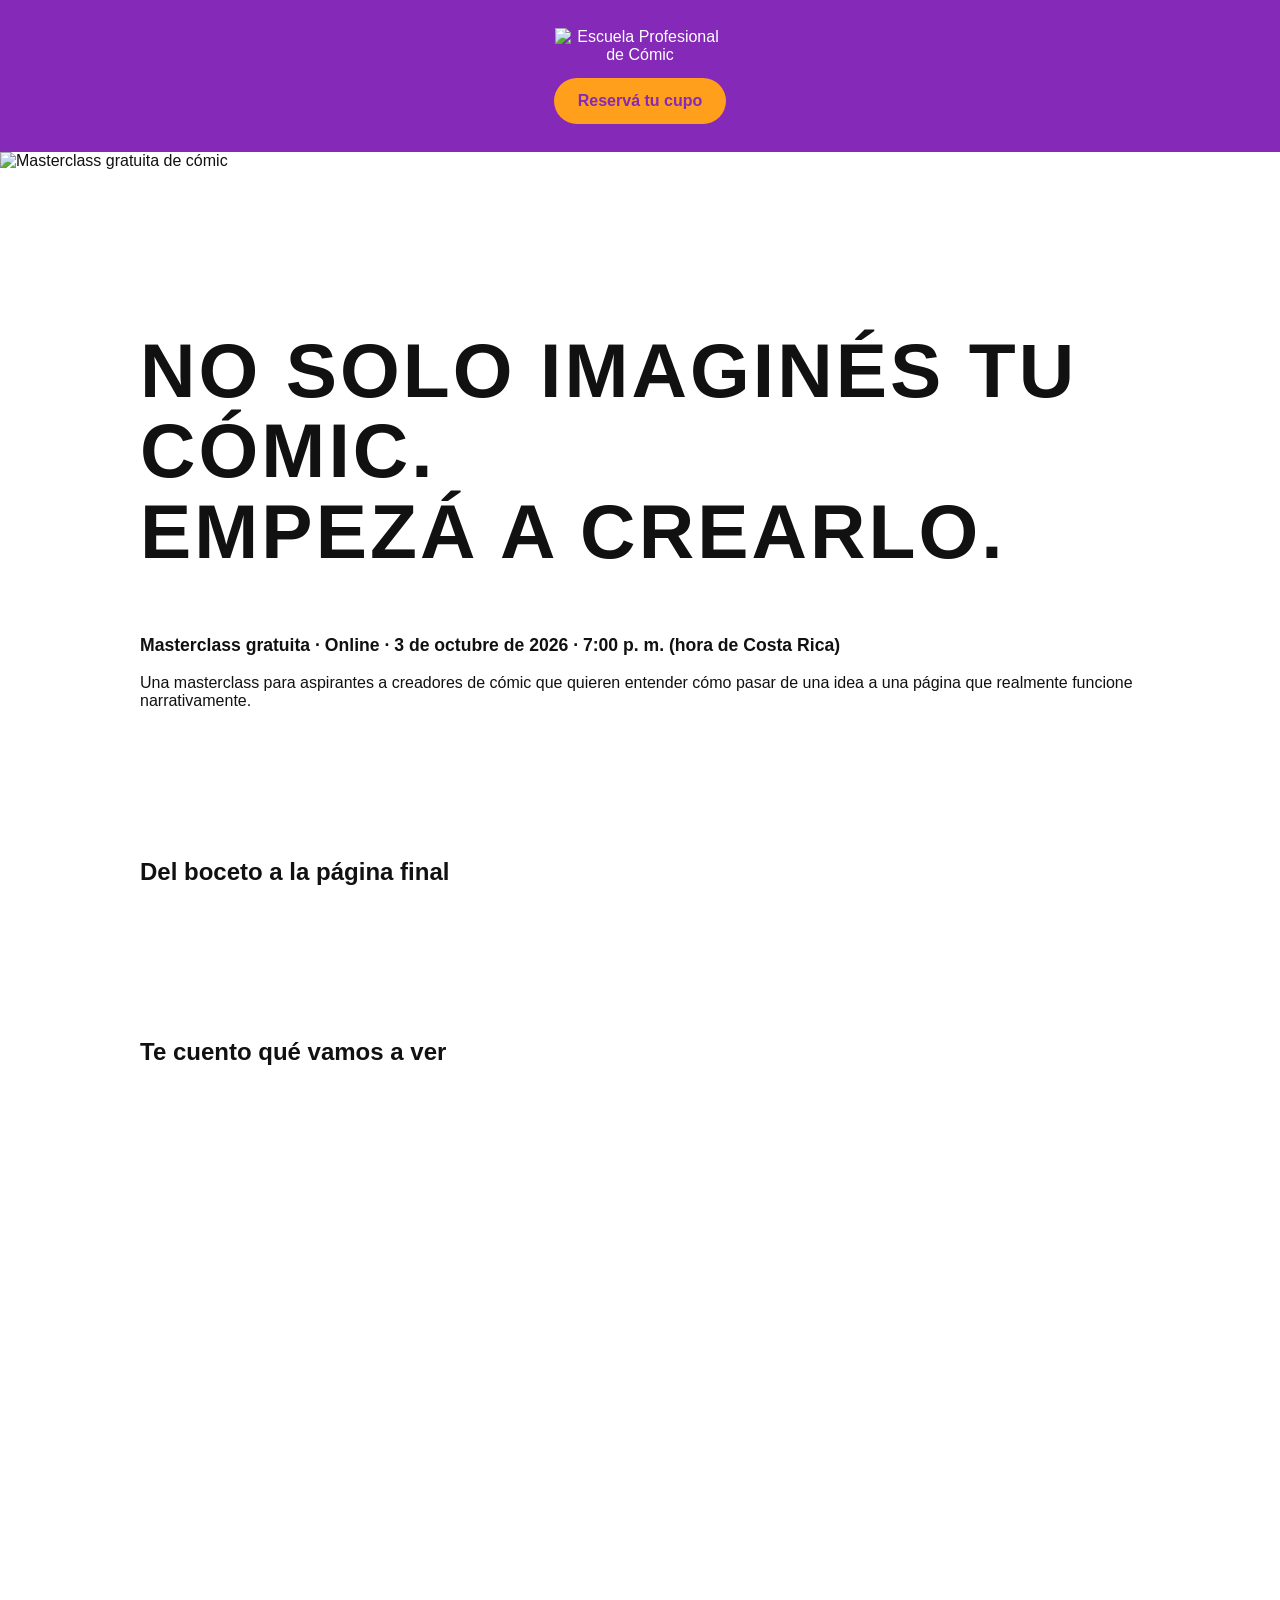
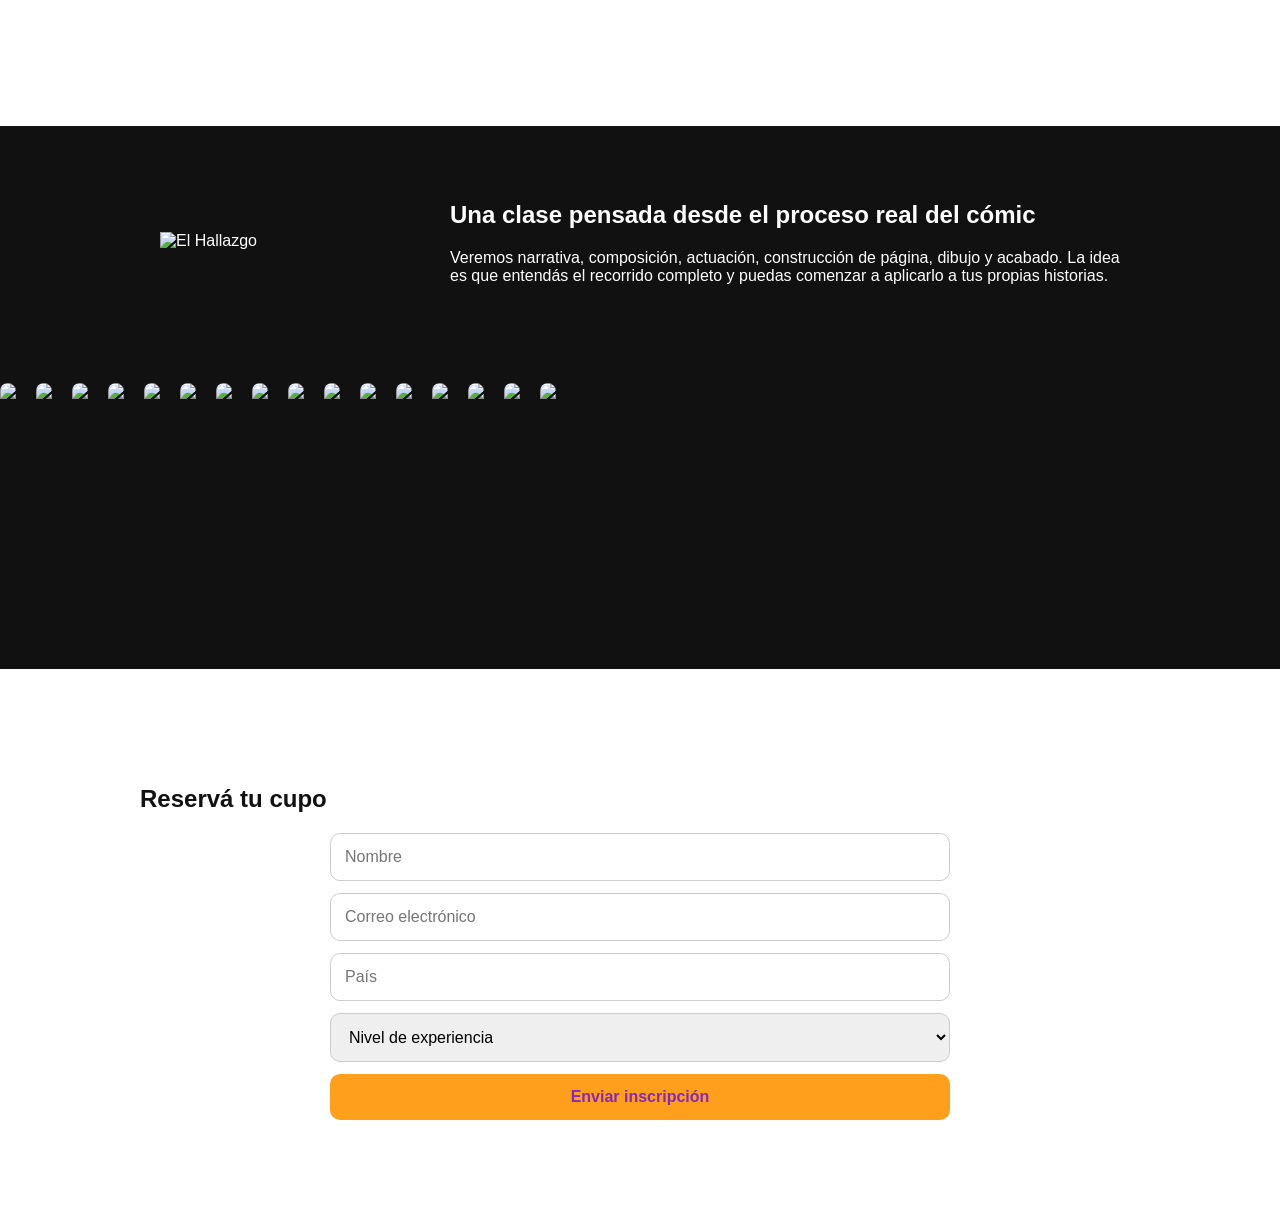
==== masterclass-comic/index.html @ 55a4aebf "Add masterclass landing page" ====
<!doctype html><html lang="es"><head><meta charset="utf-8"><meta name="viewport" content="width=device-width,initial-scale=1"><title>Masterclass gratuita de cómic</title><meta name="description" content="Masterclass gratuita online para aspirantes a creadores de cómic. 3 de octubre de 2026, 7:00 p. m. hora de Costa Rica."><style>body{font-family:Arial,sans-serif;margin:0;background:#fff;color:#111}main{max-width:1000px;margin:auto;padding:40px 20px}h1{font-size:clamp(2.4rem,6vw,5rem);line-height:1.05;letter-spacing:.04em}header{background:#8529b8;color:#fff;padding:28px 20px;text-align:center}.logo{max-width:170px}.cta{display:inline-block;background:#ff9f1c;color:#8529b8;padding:14px 24px;border-radius:999px;font-weight:800;text-decoration:none}.meta{font-size:1.1rem;font-weight:700}.heroimg{width:100%;display:block}.section{padding:56px 0}.grid{display:grid;grid-template-columns:repeat(3,1fr);gap:20px}.grid img{width:100%;height:auto;display:block}.video-wrap{aspect-ratio:16/9;width:min(100%,960px);margin:auto}.video-wrap iframe{width:100%;height:100%;border:0}.black{background:#111;color:#fff;padding:56px 20px}.black-inner{max-width:1000px;margin:auto;display:grid;grid-template-columns:280px 1fr;gap:30px;align-items:center}.black img{max-width:240px;width:100%;margin:auto;display:block}.band{overflow:hidden;background:#111;padding:26px 0}.track{display:flex;gap:20px;width:max-content;animation:scroll 55s linear infinite}.track img{height:260px;width:auto;display:block;border-radius:8px}@keyframes scroll{to{transform:translateX(-50%)}}form{display:grid;gap:12px;max-width:620px;margin:auto}input,select,button{font:inherit;padding:14px;border-radius:10px;border:1px solid #ccc}button{background:#ff9f1c;color:#8529b8;font-weight:800;border:0;cursor:pointer}.thanks{display:none;margin-top:20px;padding:18px;border-radius:12px;background:#f3e9fb;color:#5d1b7a;font-weight:700}@media(max-width:760px){.grid{grid-template-columns:1fr}.black-inner{grid-template-columns:1fr}.track img{height:190px}}</style></head><body>
<header><img class="logo" src="../assets/masterclass-comic/logo-blanco.png" alt="Escuela Profesional de Cómic"><div style="margin-top:14px"><a class="cta" href="#registro">Reservá tu cupo</a></div></header>
<img class="heroimg" src="../assets/masterclass-comic/anuncio-masterclass.png" alt="Masterclass gratuita de cómic">
<main>
<section class="section"><h1>NO SOLO IMAGINÉS TU CÓMIC.<br>EMPEZÁ A CREARLO.</h1><p class="meta">Masterclass gratuita · Online · 3 de octubre de 2026 · 7:00 p. m. (hora de Costa Rica)</p><p>Una masterclass para aspirantes a creadores de cómic que quieren entender cómo pasar de una idea a una página que realmente funcione narrativamente.</p></section>
<section class="section"><h2>Del boceto a la página final</h2><div class="grid"><img src="../assets/masterclass-comic/locker-boceto.jpg" alt=""><img src="../assets/masterclass-comic/locker-tinta.jpg" alt=""><img src="../assets/masterclass-comic/locker-final.jpg" alt=""></div></section>
<section class="section"><h2>Te cuento qué vamos a ver</h2><div class="video-wrap"><iframe id="driveVideo" src="https://drive.google.com/file/d/1Hes1UAzYKN8Zuh3z_IdBbXP5COXT8eyD/preview" allow="autoplay"></iframe></div></section>
</main>
<section class="black"><div class="black-inner"><img src="../assets/masterclass-comic/cover-hallazgo.jpg" alt="El Hallazgo"><div><h2>Una clase pensada desde el proceso real del cómic</h2><p>Veremos narrativa, composición, actuación, construcción de página, dibujo y acabado. La idea es que entendás el recorrido completo y puedas comenzar a aplicarlo a tus propias historias.</p></div></div></section>
<div class="band"><div class="track">
<img src="../assets/masterclass-comic/cover-asusto.jpg"><img src="../assets/masterclass-comic/cover-maggie.jpg"><img src="../assets/masterclass-comic/cover-hallazgo.jpg"><img src="../assets/masterclass-comic/cover-mati-mogo.jpg"><img src="../assets/masterclass-comic/cover-starmage-1.jpg"><img src="../assets/masterclass-comic/cover-starmage-series.jpg"><img src="../assets/masterclass-comic/cover-starmage-6.jpg"><img src="../assets/masterclass-comic/cover-starmage-2.jpg">
<img src="../assets/masterclass-comic/cover-asusto.jpg"><img src="../assets/masterclass-comic/cover-maggie.jpg"><img src="../assets/masterclass-comic/cover-hallazgo.jpg"><img src="../assets/masterclass-comic/cover-mati-mogo.jpg"><img src="../assets/masterclass-comic/cover-starmage-1.jpg"><img src="../assets/masterclass-comic/cover-starmage-series.jpg"><img src="../assets/masterclass-comic/cover-starmage-6.jpg"><img src="../assets/masterclass-comic/cover-starmage-2.jpg">
</div></div>
<main><section class="section" id="registro"><h2>Reservá tu cupo</h2><form id="signup" action="https://formsubmit.co/francocespedes2@gmail.com" method="POST"><input type="hidden" name="_subject" value="Nueva inscripción - Masterclass de Cómic"><input type="hidden" name="_captcha" value="false"><input name="Nombre" placeholder="Nombre" required><input type="email" name="Correo" placeholder="Correo electrónico" required><input name="País" placeholder="País" required><select name="Nivel" required><option value="">Nivel de experiencia</option><option>Principiante</option><option>Intermedio</option><option>Avanzado</option></select><button type="submit">Enviar inscripción</button></form><div id="thanks" class="thanks">Gracias, tu inscripción fue enviada. Pronto nos contactaremos para confirmar tu cupo y enviarte el link de la masterclass.</div></section></main>
<script>
const form=document.getElementById('signup'),thanks=document.getElementById('thanks');
form.addEventListener('submit',async e=>{e.preventDefault();const fd=new FormData(form);try{await fetch(form.action,{method:'POST',body:fd,headers:{Accept:'application/json'}});form.style.display='none';thanks.style.display='block';}catch(err){form.submit();}});
const iframe=document.getElementById('driveVideo');let started=false;
const obs=new IntersectionObserver(entries=>{entries.forEach(en=>{if(en.isIntersecting&&!started){started=true;iframe.src='https://drive.google.com/file/d/1Hes1UAzYKN8Zuh3z_IdBbXP5COXT8eyD/preview?autoplay=1';}})},{threshold:.55});obs.observe(iframe);
</script></body></html>
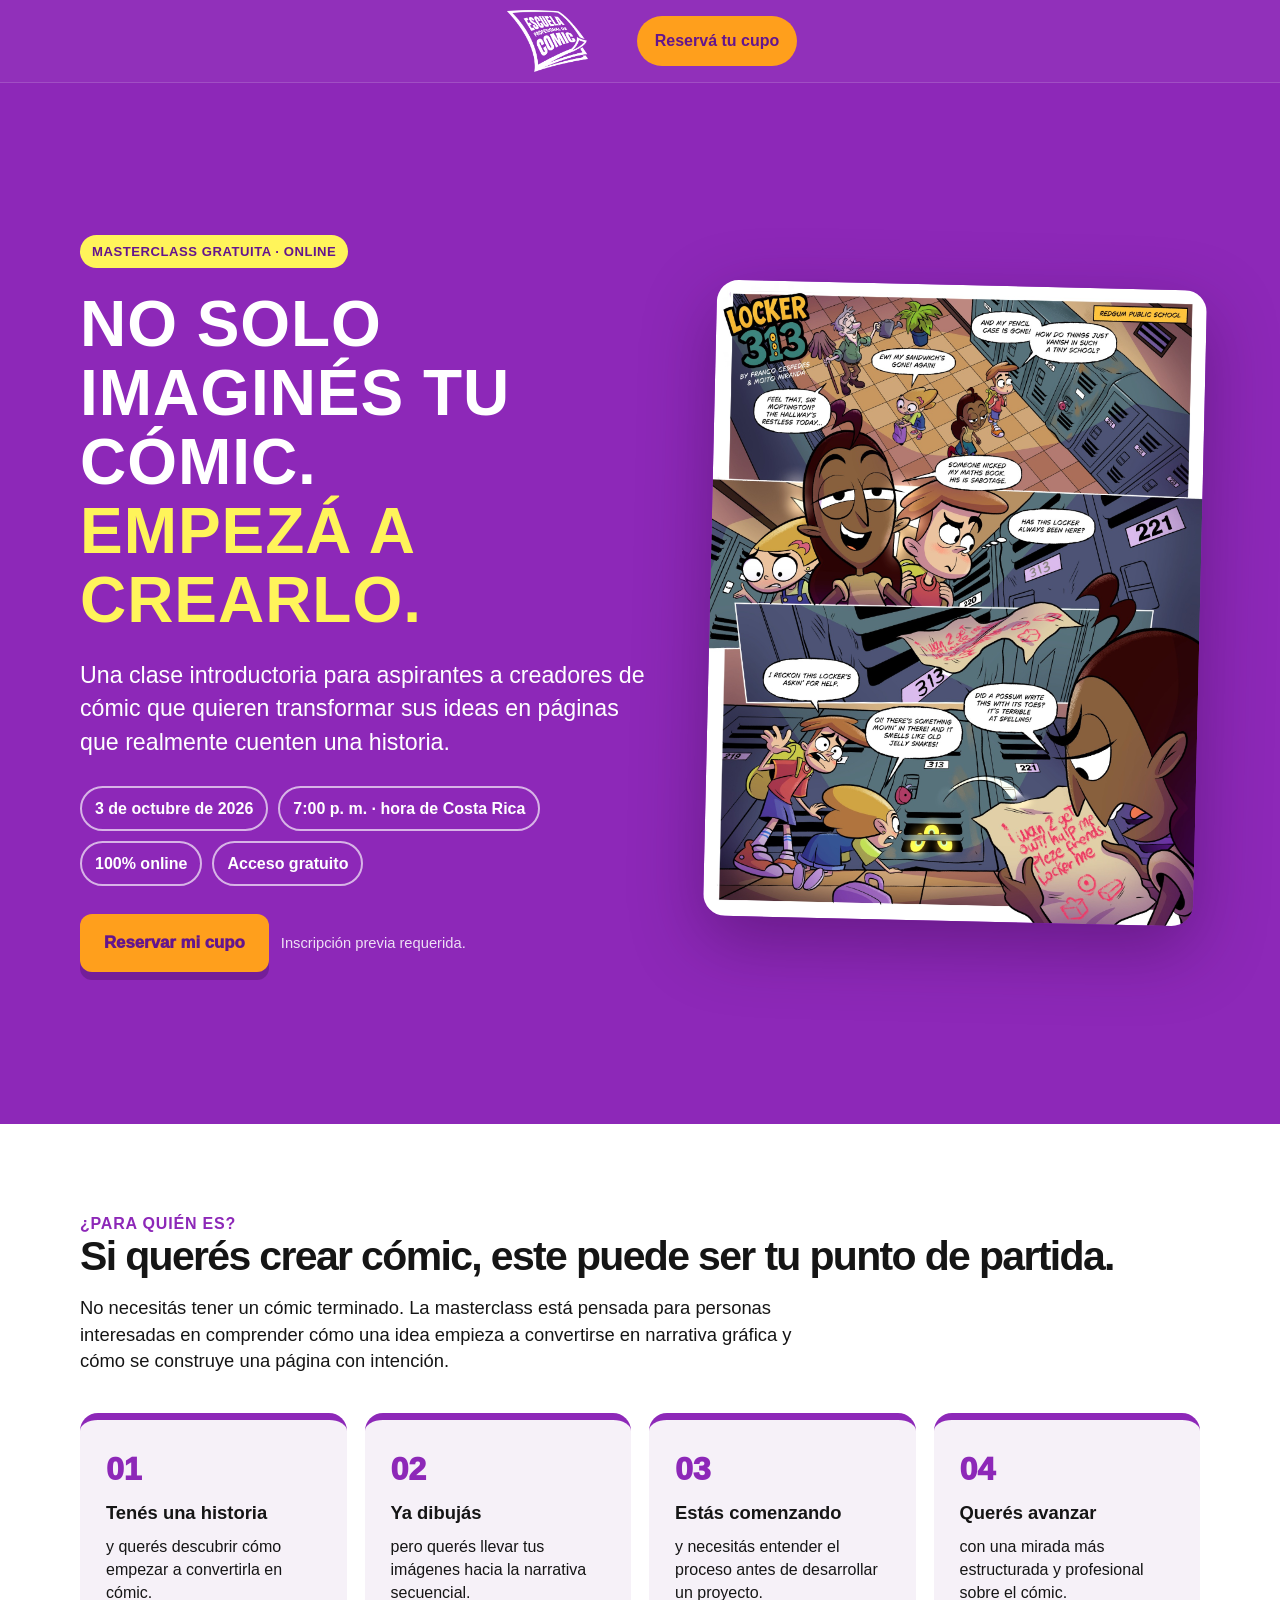
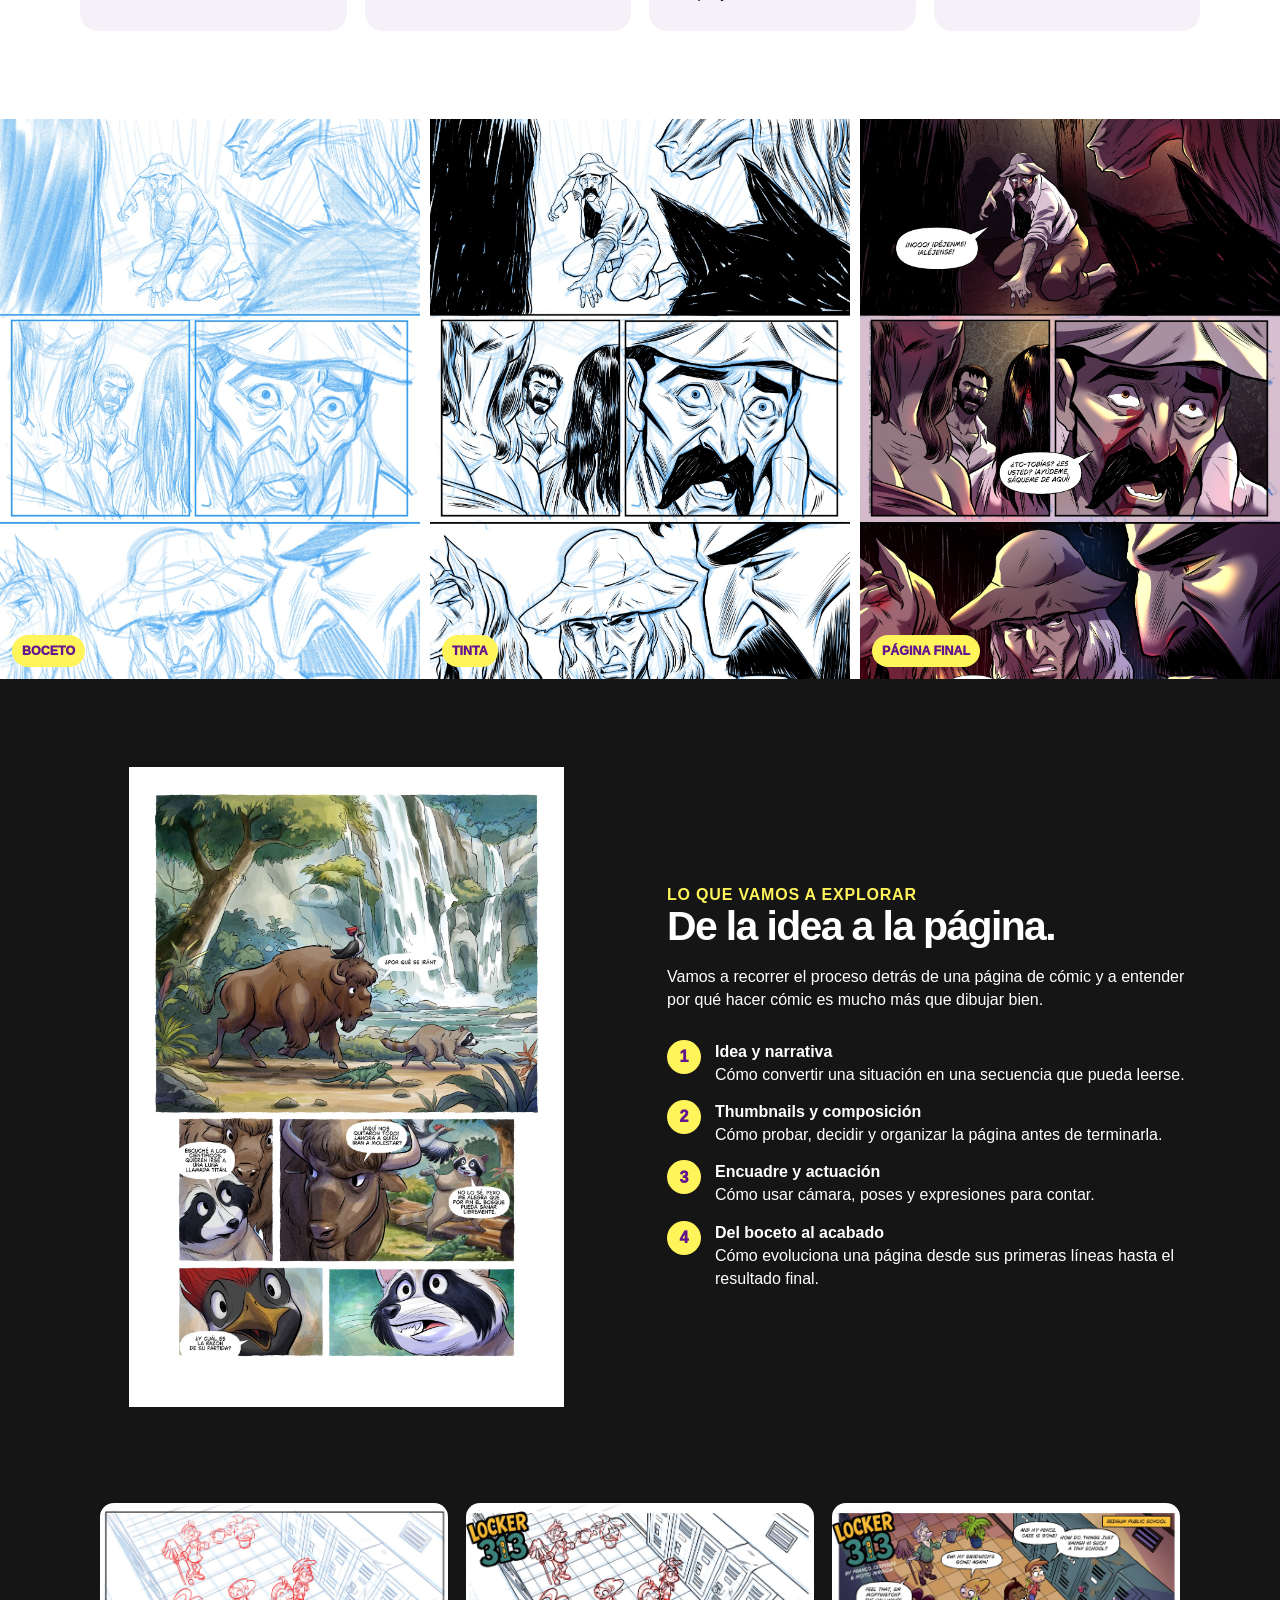
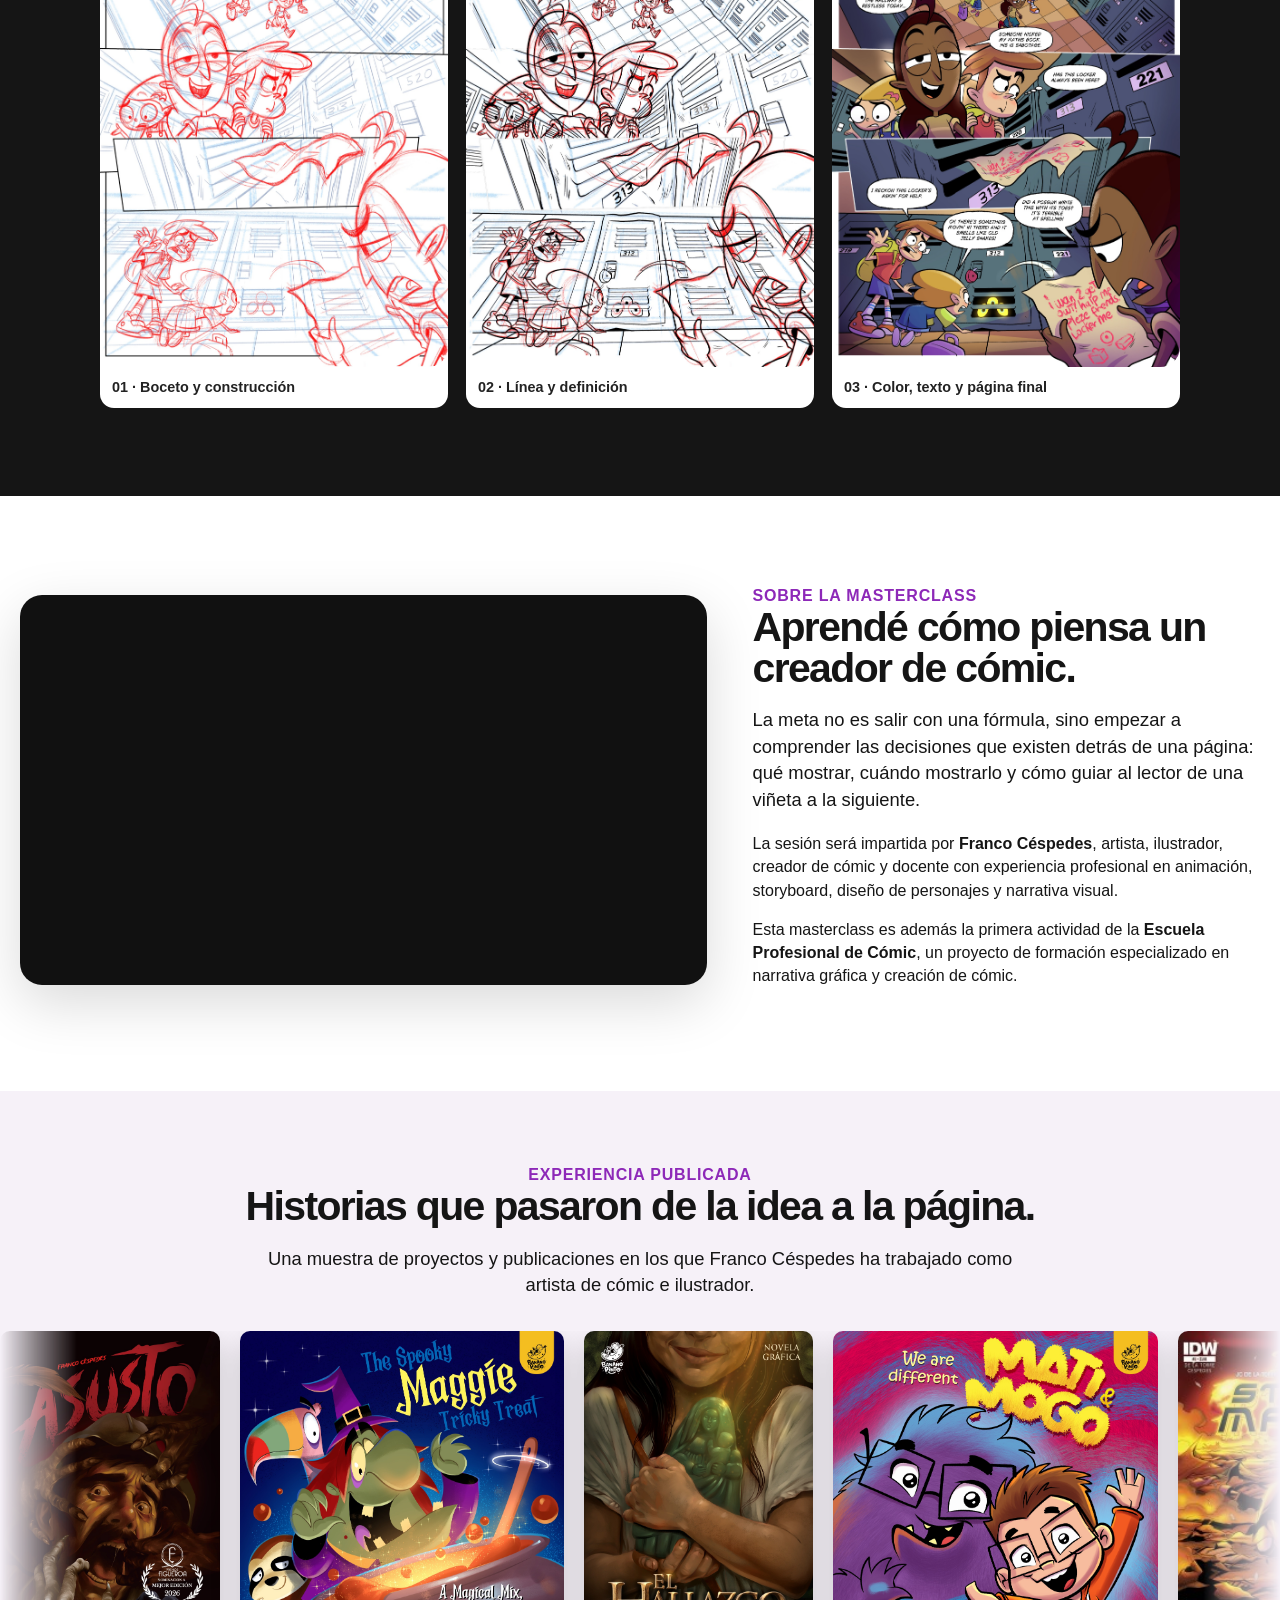
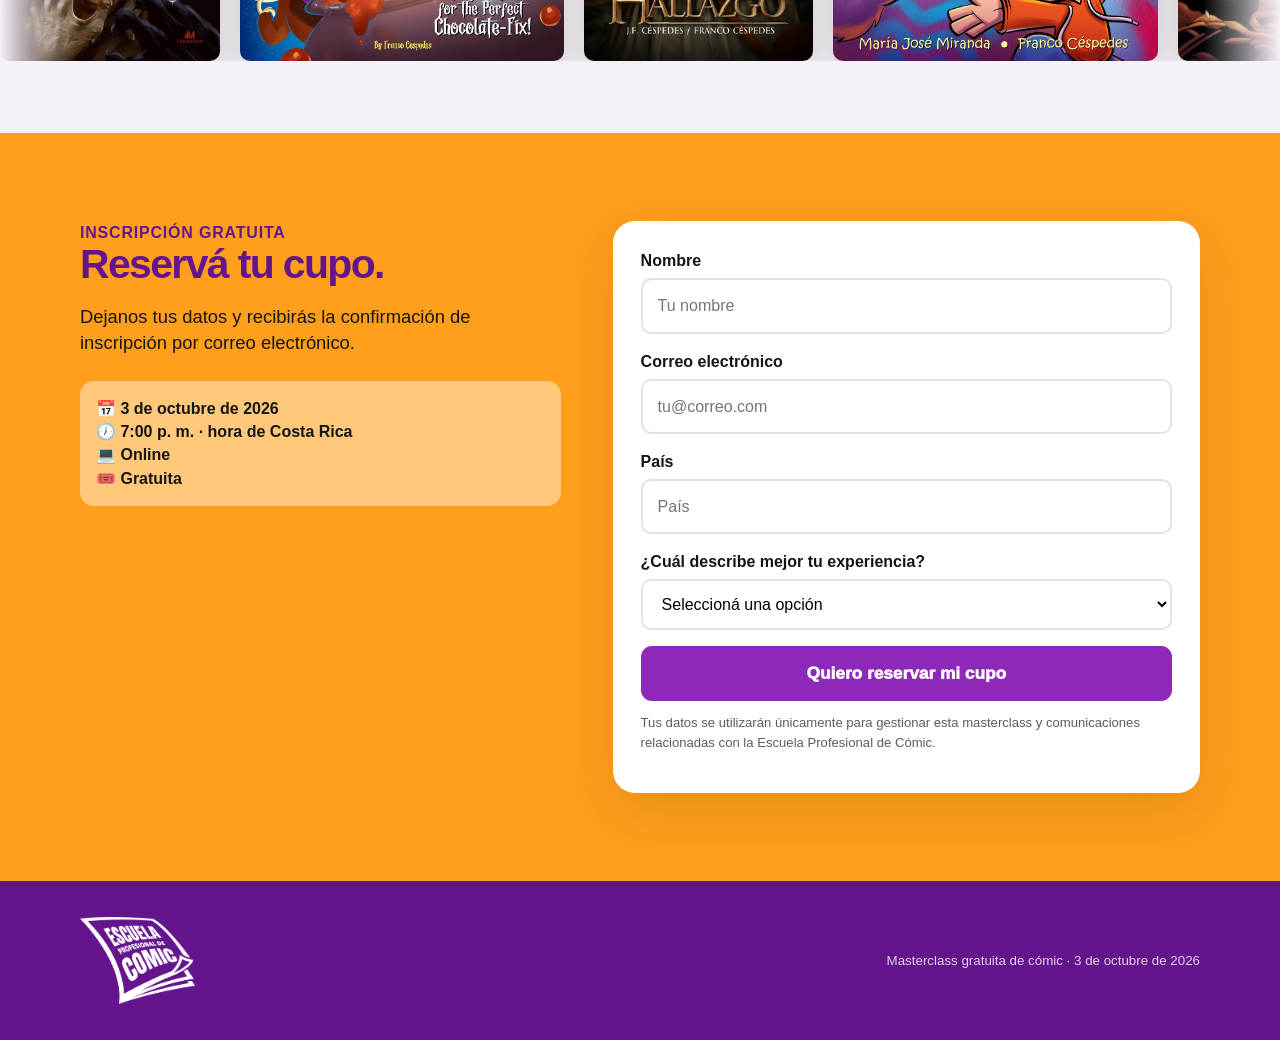
==== commit 73447902: "Restaurar landing Masterclass V5" ====
--- a/masterclass-comic/index.html
+++ b/masterclass-comic/index.html
@@ -1,20 +1,84 @@
-<!doctype html><html lang="es"><head><meta charset="utf-8"><meta name="viewport" content="width=device-width,initial-scale=1"><title>Masterclass gratuita de cómic</title><meta name="description" content="Masterclass gratuita online para aspirantes a creadores de cómic. 3 de octubre de 2026, 7:00 p. m. hora de Costa Rica."><style>body{font-family:Arial,sans-serif;margin:0;background:#fff;color:#111}main{max-width:1000px;margin:auto;padding:40px 20px}h1{font-size:clamp(2.4rem,6vw,5rem);line-height:1.05;letter-spacing:.04em}header{background:#8529b8;color:#fff;padding:28px 20px;text-align:center}.logo{max-width:170px}.cta{display:inline-block;background:#ff9f1c;color:#8529b8;padding:14px 24px;border-radius:999px;font-weight:800;text-decoration:none}.meta{font-size:1.1rem;font-weight:700}.heroimg{width:100%;display:block}.section{padding:56px 0}.grid{display:grid;grid-template-columns:repeat(3,1fr);gap:20px}.grid img{width:100%;height:auto;display:block}.video-wrap{aspect-ratio:16/9;width:min(100%,960px);margin:auto}.video-wrap iframe{width:100%;height:100%;border:0}.black{background:#111;color:#fff;padding:56px 20px}.black-inner{max-width:1000px;margin:auto;display:grid;grid-template-columns:280px 1fr;gap:30px;align-items:center}.black img{max-width:240px;width:100%;margin:auto;display:block}.band{overflow:hidden;background:#111;padding:26px 0}.track{display:flex;gap:20px;width:max-content;animation:scroll 55s linear infinite}.track img{height:260px;width:auto;display:block;border-radius:8px}@keyframes scroll{to{transform:translateX(-50%)}}form{display:grid;gap:12px;max-width:620px;margin:auto}input,select,button{font:inherit;padding:14px;border-radius:10px;border:1px solid #ccc}button{background:#ff9f1c;color:#8529b8;font-weight:800;border:0;cursor:pointer}.thanks{display:none;margin-top:20px;padding:18px;border-radius:12px;background:#f3e9fb;color:#5d1b7a;font-weight:700}@media(max-width:760px){.grid{grid-template-columns:1fr}.black-inner{grid-template-columns:1fr}.track img{height:190px}}</style></head><body>
-<header><img class="logo" src="../assets/masterclass-comic/logo-blanco.png" alt="Escuela Profesional de Cómic"><div style="margin-top:14px"><a class="cta" href="#registro">Reservá tu cupo</a></div></header>
-<img class="heroimg" src="../assets/masterclass-comic/anuncio-masterclass.png" alt="Masterclass gratuita de cómic">
+<!doctype html>
+<html lang="es">
+<head>
+  <meta charset="utf-8" />
+  <meta name="viewport" content="width=device-width, initial-scale=1" />
+  <meta name="description" content="Masterclass gratuita online de cómic para aspirantes a creadores de cómic. 3 de octubre de 2026." />
+  <title>Masterclass gratuita de cómic | Escuela Profesional de Cómic</title>
+  <style>
+    :root{--purple:#8d28b8;--purple-dark:#64158d;--orange:#ff9f1c;--yellow:#fff45a;--ink:#151515;--paper:#fff;--soft:#f6f1f8}
+    *{box-sizing:border-box} html{scroll-behavior:smooth} body{margin:0;font-family:'Comic Sans MS','Trebuchet MS',Arial,sans-serif;color:var(--ink);background:var(--paper);line-height:1.45}
+    img{max-width:100%;display:block}.wrap{width:min(1120px,calc(100% - 40px));margin:auto}
+    header{position:sticky;top:0;z-index:20;background:rgba(141,40,184,.96);backdrop-filter:blur(10px);border-bottom:1px solid rgba(255,255,255,.15)}
+    .nav{min-height:82px;display:flex;align-items:center;justify-content:center;gap:24px}.brand img{width:130px;max-height:62px;object-fit:contain}.nav a.cta{background:var(--orange);color:var(--purple-dark);font-weight:900;text-decoration:none;padding:13px 18px;border-radius:999px}
+    .hero{background:var(--purple);color:#fff;overflow:hidden}.hero-grid{display:grid;grid-template-columns:1.08fr .92fr;min-height:670px;align-items:center;gap:54px;padding:64px 0}.eyebrow{display:inline-flex;background:var(--yellow);color:var(--purple-dark);font-weight:900;padding:7px 12px;border-radius:999px;text-transform:uppercase;font-size:.82rem;letter-spacing:.04em}.hero h1{font-family:'Comic Sans MS','Trebuchet MS',sans-serif;font-size:clamp(2.5rem,5vw,4.8rem);line-height:1.08;margin:22px 0 20px;letter-spacing:.015em;text-transform:uppercase}.hero h1 span{color:var(--yellow)}.lead{font-size:clamp(1.15rem,2vw,1.45rem);max-width:650px}.meta{display:flex;flex-wrap:wrap;gap:10px;margin:26px 0}.pill{border:2px solid rgba(255,255,255,.65);border-radius:999px;padding:9px 13px;font-weight:800}.hero-actions{display:flex;gap:12px;align-items:center;flex-wrap:wrap;margin-top:28px}.button{display:inline-block;background:var(--orange);color:var(--purple-dark);font-weight:950;text-decoration:none;padding:17px 24px;border-radius:12px;font-size:1.05rem;box-shadow:0 8px 0 rgba(69,14,94,.35)}.micro{font-size:.92rem;opacity:.85}.hero-art{position:relative}.hero-art img{border-radius:22px;box-shadow:0 24px 70px rgba(34,4,47,.35);transform:rotate(1.3deg)}
+    section{padding:88px 0}.section-title{font-family:'Comic Sans MS','Trebuchet MS',sans-serif;font-size:clamp(1.8rem,3.2vw,3rem);line-height:1;margin:0 0 18px;letter-spacing:-.04em}.section-kicker{font-family:'Comic Sans MS','Trebuchet MS',sans-serif;color:var(--purple);font-weight:900;text-transform:uppercase;letter-spacing:.05em}.intro{font-size:1.15rem;max-width:760px}.cards{display:grid;grid-template-columns:repeat(4,1fr);gap:18px;margin-top:38px}.card{background:var(--soft);padding:26px;border-radius:18px;border-top:7px solid var(--purple)}.card b{display:block;font-size:1.15rem;margin-bottom:8px}.num{font-size:2rem;font-weight:950;color:var(--purple);margin-bottom:8px}
+    .process{background:#151515;color:white}.process .section-kicker{color:var(--yellow)}.process-grid{display:grid;grid-template-columns:1fr 1fr;gap:54px;align-items:center}.process img{border-radius:20px}.process-grid>div:first-child{display:flex;justify-content:center;align-items:center}.process-grid>div:first-child img{width:min(100%,480px);max-height:640px;object-fit:contain;margin-inline:auto}.gallery{padding:0;background:#fff}.gallery-grid{display:grid;grid-template-columns:repeat(3,1fr);gap:10px}.gallery-item{position:relative;overflow:hidden;background:#eee;aspect-ratio:3/4}.gallery-item img{width:100%;height:100%;object-fit:cover;object-position:top;transition:transform .35s ease}.gallery-item:hover img{transform:scale(1.025)}.gallery-tag{position:absolute;left:12px;bottom:12px;background:var(--yellow);color:var(--purple-dark);font-weight:950;padding:7px 10px;border-radius:999px;font-size:.78rem;text-transform:uppercase}.triptych{grid-column:1/-1;display:grid;grid-template-columns:repeat(3,minmax(0,1fr));gap:18px;margin:42px auto 0;width:100%;max-width:1080px}.triptych figure{margin:0;background:#fff;border-radius:14px;overflow:hidden}.triptych img{width:100%;aspect-ratio:3/4;object-fit:cover;object-position:top}.triptych figcaption{color:#222;padding:10px 12px;font-weight:850;font-size:.9rem}.steps{display:grid;gap:14px;margin-top:28px}.step{display:flex;gap:14px;align-items:flex-start}.dot{flex:0 0 34px;height:34px;border-radius:50%;display:grid;place-items:center;background:var(--yellow);color:var(--purple-dark);font-weight:950}
+    .video-box{aspect-ratio:16/9;background:linear-gradient(135deg,var(--purple),#2a0b36);border-radius:22px;display:grid;place-items:center;color:#fff;text-align:center;padding:30px;box-shadow:0 18px 55px rgba(0,0,0,.15)}.play{width:76px;height:76px;border-radius:50%;background:var(--orange);display:grid;place-items:center;margin:0 auto 18px;color:var(--purple-dark);font-size:2rem}.about-grid{display:grid;grid-template-columns:1.15fr .85fr;gap:46px;align-items:center;width:min(1240px,calc(100% - 40px));max-width:none}
+    .signup{background:var(--orange)}.signup-grid{display:grid;grid-template-columns:.9fr 1.1fr;gap:52px;align-items:start}.signup .section-kicker{color:var(--purple-dark)}.signup h2{color:var(--purple-dark)}form{background:#fff;padding:28px;border-radius:22px;box-shadow:0 18px 55px rgba(91,42,0,.15)}label{display:block;font-weight:800;margin:0 0 6px}input,select,textarea{width:100%;padding:14px 15px;border:2px solid #e4e0e5;border-radius:10px;font:inherit;margin-bottom:16px;background:#fff}input:focus,select:focus,textarea:focus{outline:3px solid rgba(141,40,184,.18);border-color:var(--purple)}button{width:100%;border:0;background:var(--purple);color:#fff;padding:17px;border-radius:11px;font-size:1.08rem;font-weight:950;cursor:pointer}.fine{font-size:.82rem;color:#5f5961;margin-top:12px}.form-success{display:none;margin-top:18px;padding:18px;border-radius:12px;background:#f4e8f8;color:var(--purple-dark);font-weight:900;text-align:center}.form-success.show{display:block}.note{background:rgba(255,255,255,.42);padding:16px;border-radius:14px;font-weight:700;margin-top:24px}
+
+    .video-frame{aspect-ratio:16/9;border:0;width:100%;min-height:390px;border-radius:22px;box-shadow:0 18px 55px rgba(0,0,0,.15);background:#111}
+    .work-band{background:var(--soft);overflow:hidden;padding:72px 0}.work-band .band-head{text-align:center;margin-bottom:32px}.cover-track-wrap{overflow:hidden;width:100%;mask-image:linear-gradient(to right,transparent,#000 6%,#000 94%,transparent);-webkit-mask-image:linear-gradient(to right,transparent,#000 6%,#000 94%,transparent)}.cover-track{display:flex;gap:20px;width:max-content;animation:coverScroll 48s linear infinite}.cover-track:hover{animation-play-state:paused}.cover{height:330px;width:auto;max-width:none;border-radius:10px;box-shadow:0 12px 30px rgba(0,0,0,.18)}@keyframes coverScroll{from{transform:translateX(0)}to{transform:translateX(calc(-50% - 10px))}}
+    footer{background:var(--purple-dark);color:#fff;padding:36px 0}.foot{display:flex;justify-content:space-between;align-items:center;gap:20px}.foot img{width:115px}.foot small{opacity:.8}
+    @media(max-width:860px){.about-grid{width:min(100% - 40px,1120px)}.video-frame{min-height:0}.gallery-grid,.triptych{grid-template-columns:1fr 1fr}.gallery-item:last-child,.triptych figure:last-child{grid-column:1/-1}.gallery-item:last-child{aspect-ratio:16/9}.hero-grid,.process-grid,.about-grid,.signup-grid{grid-template-columns:1fr}.hero-grid{padding:45px 0 60px;gap:36px}.hero-art{order:-1}.hero-art img{max-height:420px;width:100%;object-fit:cover;object-position:top}.cards{grid-template-columns:1fr 1fr}.nav{min-height:66px}.brand img{width:100px}.nav a.cta{padding:10px 13px}.foot{align-items:flex-start;flex-direction:column}}
+    @media(max-width:540px){.gallery-grid,.triptych{grid-template-columns:1fr}.gallery-item:last-child,.triptych figure:last-child{grid-column:auto}.gallery-item,.gallery-item:last-child{aspect-ratio:4/5}.wrap{width:min(100% - 26px,1120px)}section{padding:62px 0}.cards{grid-template-columns:1fr}.hero h1{font-size:2.75rem}.hero-art img{max-height:330px}.nav a.cta{font-size:.86rem}.signup form{padding:20px}}
+  </style>
+</head>
+<body>
+<header><div class="wrap nav"><a class="brand" href="#inicio" aria-label="Inicio"><img src="assets/logo-blanco.png" alt="Escuela Profesional de Cómic"></a><a class="cta" href="#reserva">Reservá tu cupo</a></div></header>
 <main>
-<section class="section"><h1>NO SOLO IMAGINÉS TU CÓMIC.<br>EMPEZÁ A CREARLO.</h1><p class="meta">Masterclass gratuita · Online · 3 de octubre de 2026 · 7:00 p. m. (hora de Costa Rica)</p><p>Una masterclass para aspirantes a creadores de cómic que quieren entender cómo pasar de una idea a una página que realmente funcione narrativamente.</p></section>
-<section class="section"><h2>Del boceto a la página final</h2><div class="grid"><img src="../assets/masterclass-comic/locker-boceto.jpg" alt=""><img src="../assets/masterclass-comic/locker-tinta.jpg" alt=""><img src="../assets/masterclass-comic/locker-final.jpg" alt=""></div></section>
-<section class="section"><h2>Te cuento qué vamos a ver</h2><div class="video-wrap"><iframe id="driveVideo" src="https://drive.google.com/file/d/1Hes1UAzYKN8Zuh3z_IdBbXP5COXT8eyD/preview" allow="autoplay"></iframe></div></section>
+<section class="hero" id="inicio"><div class="wrap hero-grid"><div><span class="eyebrow">Masterclass gratuita · Online</span><h1>No solo imaginés tu cómic.<br><span>Empezá a crearlo.</span></h1><p class="lead">Una clase introductoria para aspirantes a creadores de cómic que quieren transformar sus ideas en páginas que realmente cuenten una historia.</p><div class="meta"><span class="pill">3 de octubre de 2026</span><span class="pill">7:00 p. m. · hora de Costa Rica</span><span class="pill">100% online</span><span class="pill">Acceso gratuito</span></div><div class="hero-actions"><a class="button" href="#reserva">Reservar mi cupo</a><span class="micro">Inscripción previa requerida.</span></div></div><div class="hero-art"><img src="assets/locker-final.jpg" alt="Página terminada de Locker 313, obra de Franco Céspedes"></div></div></section>
+<section><div class="wrap"><div class="section-kicker">¿Para quién es?</div><h2 class="section-title">Si querés crear cómic, este puede ser tu punto de partida.</h2><p class="intro">No necesitás tener un cómic terminado. La masterclass está pensada para personas interesadas en comprender cómo una idea empieza a convertirse en narrativa gráfica y cómo se construye una página con intención.</p><div class="cards"><div class="card"><div class="num">01</div><b>Tenés una historia</b><span>y querés descubrir cómo empezar a convertirla en cómic.</span></div><div class="card"><div class="num">02</div><b>Ya dibujás</b><span>pero querés llevar tus imágenes hacia la narrativa secuencial.</span></div><div class="card"><div class="num">03</div><b>Estás comenzando</b><span>y necesitás entender el proceso antes de desarrollar un proyecto.</span></div><div class="card"><div class="num">04</div><b>Querés avanzar</b><span>con una mirada más estructurada y profesional sobre el cómic.</span></div></div></div></section>
+<section class="gallery" aria-label="Proceso de creación de cómic"><div class="gallery-grid"><div class="gallery-item"><img src="assets/asusto-boceto.jpg" alt="Boceto de una página de Asusto"><span class="gallery-tag">Boceto</span></div><div class="gallery-item"><img src="assets/asusto-tinta.jpg" alt="Proceso de entintado de una página de Asusto"><span class="gallery-tag">Tinta</span></div><div class="gallery-item"><img src="assets/asusto-final.jpg" alt="Página terminada a color de Asusto"><span class="gallery-tag">Página final</span></div></div></section>
+<section class="process"><div class="wrap process-grid"><div><img src="assets/hdal-final.jpg" alt="Página terminada de cómic con animales en un paisaje natural"></div><div><div class="section-kicker">Lo que vamos a explorar</div><h2 class="section-title">De la idea a la página.</h2><p>Vamos a recorrer el proceso detrás de una página de cómic y a entender por qué hacer cómic es mucho más que dibujar bien.</p><div class="steps"><div class="step"><span class="dot">1</span><div><b>Idea y narrativa</b><br>Cómo convertir una situación en una secuencia que pueda leerse.</div></div><div class="step"><span class="dot">2</span><div><b>Thumbnails y composición</b><br>Cómo probar, decidir y organizar la página antes de terminarla.</div></div><div class="step"><span class="dot">3</span><div><b>Encuadre y actuación</b><br>Cómo usar cámara, poses y expresiones para contar.</div></div><div class="step"><span class="dot">4</span><div><b>Del boceto al acabado</b><br>Cómo evoluciona una página desde sus primeras líneas hasta el resultado final.</div></div></div></div><div class="triptych"><figure><img src="assets/locker-boceto.jpg" alt="Boceto de Locker 313"><figcaption>01 · Boceto y construcción</figcaption></figure><figure><img src="assets/locker-tinta.jpg" alt="Entintado de Locker 313"><figcaption>02 · Línea y definición</figcaption></figure><figure><img src="assets/locker-final.jpg" alt="Página final de Locker 313"><figcaption>03 · Color, texto y página final</figcaption></figure></div></div></section>
+<section><div class="wrap about-grid"><div><iframe id="masterclass-video" class="video-frame" data-src="https://drive.google.com/file/d/1Hes1UAzYKN8Zuh3z_IdBbXP5COXT8eyD/preview?autoplay=1" src="about:blank" allow="autoplay; fullscreen" allowfullscreen title="Presentación de la masterclass"></iframe></div><div><div class="section-kicker">Sobre la masterclass</div><h2 class="section-title">Aprendé cómo piensa un creador de cómic.</h2><p class="intro">La meta no es salir con una fórmula, sino empezar a comprender las decisiones que existen detrás de una página: qué mostrar, cuándo mostrarlo y cómo guiar al lector de una viñeta a la siguiente.</p><p>La sesión será impartida por <strong>Franco Céspedes</strong>, artista, ilustrador, creador de cómic y docente con experiencia profesional en animación, storyboard, diseño de personajes y narrativa visual.</p><p>Esta masterclass es además la primera actividad de la <strong>Escuela Profesional de Cómic</strong>, un proyecto de formación especializado en narrativa gráfica y creación de cómic.</p></div></div></section>
+<section class="work-band"><div class="band-head wrap"><div class="section-kicker">Experiencia publicada</div><h2 class="section-title">Historias que pasaron de la idea a la página.</h2><p class="intro" style="margin-left:auto;margin-right:auto">Una muestra de proyectos y publicaciones en los que Franco Céspedes ha trabajado como artista de cómic e ilustrador.</p></div><div class="cover-track-wrap"><div class="cover-track"><img class="cover" src="assets/cover-asusto.jpg" alt="Portada de obra trabajada por Franco Céspedes"><img class="cover" src="assets/cover-maggie.jpg" alt="Portada de obra trabajada por Franco Céspedes"><img class="cover" src="assets/cover-hallazgo.jpg" alt="Portada de obra trabajada por Franco Céspedes"><img class="cover" src="assets/cover-mati-mogo.jpg" alt="Portada de obra trabajada por Franco Céspedes"><img class="cover" src="assets/cover-starmage-1.jpg" alt="Portada de obra trabajada por Franco Céspedes"><img class="cover" src="assets/cover-starmage-series.jpg" alt="Portada de obra trabajada por Franco Céspedes"><img class="cover" src="assets/cover-starmage-6.jpg" alt="Portada de obra trabajada por Franco Céspedes"><img class="cover" src="assets/cover-starmage-2.jpg" alt="Portada de obra trabajada por Franco Céspedes"><img class="cover" src="assets/cover-asusto.jpg" alt="Portada de obra trabajada por Franco Céspedes"><img class="cover" src="assets/cover-maggie.jpg" alt="Portada de obra trabajada por Franco Céspedes"><img class="cover" src="assets/cover-hallazgo.jpg" alt="Portada de obra trabajada por Franco Céspedes"><img class="cover" src="assets/cover-mati-mogo.jpg" alt="Portada de obra trabajada por Franco Céspedes"><img class="cover" src="assets/cover-starmage-1.jpg" alt="Portada de obra trabajada por Franco Céspedes"><img class="cover" src="assets/cover-starmage-series.jpg" alt="Portada de obra trabajada por Franco Céspedes"><img class="cover" src="assets/cover-starmage-6.jpg" alt="Portada de obra trabajada por Franco Céspedes"><img class="cover" src="assets/cover-starmage-2.jpg" alt="Portada de obra trabajada por Franco Céspedes"></div></div></section>
+<section class="signup" id="reserva"><div class="wrap signup-grid"><div><div class="section-kicker">Inscripción gratuita</div><h2 class="section-title">Reservá tu cupo.</h2><p class="intro">Dejanos tus datos y recibirás la confirmación de inscripción por correo electrónico.</p><div class="note">📅 3 de octubre de 2026<br>🕖 7:00 p. m. · hora de Costa Rica<br>💻 Online<br>🎟️ Gratuita</div></div><form id="signup-form" action="https://formsubmit.co/francocespedes2@gmail.com" method="POST"><input type="hidden" name="_subject" value="Nueva inscripción — Masterclass gratuita de cómic"><input type="hidden" name="_captcha" value="false"><input type="text" name="_honey" style="display:none"><label for="nombre">Nombre</label><input id="nombre" name="Nombre" autocomplete="name" required placeholder="Tu nombre"><label for="email">Correo electrónico</label><input id="email" type="email" name="Correo" autocomplete="email" required placeholder="tu@correo.com"><label for="pais">País</label><input id="pais" name="País" autocomplete="country-name" required placeholder="País"><label for="nivel">¿Cuál describe mejor tu experiencia?</label><select id="nivel" name="Experiencia" required><option value="" selected disabled>Seleccioná una opción</option><option>Estoy comenzando</option><option>Ya dibujo, pero no he hecho cómic</option><option>Ya he realizado algunas páginas</option><option>Estoy desarrollando un proyecto de cómic</option></select><button type="submit">Quiero reservar mi cupo</button><p class="fine">Tus datos se utilizarán únicamente para gestionar esta masterclass y comunicaciones relacionadas con la Escuela Profesional de Cómic.</p><div id="form-success" class="form-success" role="status" aria-live="polite">Gracias, tu inscripción fue enviada. Pronto nos contactaremos para confirmar tu cupo y enviarte el link de la masterclass.</div></form></div></section>
 </main>
-<section class="black"><div class="black-inner"><img src="../assets/masterclass-comic/cover-hallazgo.jpg" alt="El Hallazgo"><div><h2>Una clase pensada desde el proceso real del cómic</h2><p>Veremos narrativa, composición, actuación, construcción de página, dibujo y acabado. La idea es que entendás el recorrido completo y puedas comenzar a aplicarlo a tus propias historias.</p></div></div></section>
-<div class="band"><div class="track">
-<img src="../assets/masterclass-comic/cover-asusto.jpg"><img src="../assets/masterclass-comic/cover-maggie.jpg"><img src="../assets/masterclass-comic/cover-hallazgo.jpg"><img src="../assets/masterclass-comic/cover-mati-mogo.jpg"><img src="../assets/masterclass-comic/cover-starmage-1.jpg"><img src="../assets/masterclass-comic/cover-starmage-series.jpg"><img src="../assets/masterclass-comic/cover-starmage-6.jpg"><img src="../assets/masterclass-comic/cover-starmage-2.jpg">
-<img src="../assets/masterclass-comic/cover-asusto.jpg"><img src="../assets/masterclass-comic/cover-maggie.jpg"><img src="../assets/masterclass-comic/cover-hallazgo.jpg"><img src="../assets/masterclass-comic/cover-mati-mogo.jpg"><img src="../assets/masterclass-comic/cover-starmage-1.jpg"><img src="../assets/masterclass-comic/cover-starmage-series.jpg"><img src="../assets/masterclass-comic/cover-starmage-6.jpg"><img src="../assets/masterclass-comic/cover-starmage-2.jpg">
-</div></div>
-<main><section class="section" id="registro"><h2>Reservá tu cupo</h2><form id="signup" action="https://formsubmit.co/francocespedes2@gmail.com" method="POST"><input type="hidden" name="_subject" value="Nueva inscripción - Masterclass de Cómic"><input type="hidden" name="_captcha" value="false"><input name="Nombre" placeholder="Nombre" required><input type="email" name="Correo" placeholder="Correo electrónico" required><input name="País" placeholder="País" required><select name="Nivel" required><option value="">Nivel de experiencia</option><option>Principiante</option><option>Intermedio</option><option>Avanzado</option></select><button type="submit">Enviar inscripción</button></form><div id="thanks" class="thanks">Gracias, tu inscripción fue enviada. Pronto nos contactaremos para confirmar tu cupo y enviarte el link de la masterclass.</div></section></main>
+<footer><div class="wrap foot"><img src="assets/logo-blanco.png" alt="Escuela Profesional de Cómic"><small>Masterclass gratuita de cómic · 3 de octubre de 2026</small></div></footer>
 <script>
-const form=document.getElementById('signup'),thanks=document.getElementById('thanks');
-form.addEventListener('submit',async e=>{e.preventDefault();const fd=new FormData(form);try{await fetch(form.action,{method:'POST',body:fd,headers:{Accept:'application/json'}});form.style.display='none';thanks.style.display='block';}catch(err){form.submit();}});
-const iframe=document.getElementById('driveVideo');let started=false;
-const obs=new IntersectionObserver(entries=>{entries.forEach(en=>{if(en.isIntersecting&&!started){started=true;iframe.src='https://drive.google.com/file/d/1Hes1UAzYKN8Zuh3z_IdBbXP5COXT8eyD/preview?autoplay=1';}})},{threshold:.55});obs.observe(iframe);
-</script></body></html>+  // Inicia el video cuando su franja entra en pantalla. Google Drive debe permitir reproducción embebida.
+  const video = document.getElementById('masterclass-video');
+  if (video && 'IntersectionObserver' in window) {
+    let started = false;
+    const observer = new IntersectionObserver((entries) => {
+      if (!started && entries.some(entry => entry.isIntersecting && entry.intersectionRatio >= 0.35)) {
+        started = true;
+        video.src = video.dataset.src;
+        observer.disconnect();
+      }
+    }, { threshold: [0.35] });
+    observer.observe(video);
+  } else if (video) {
+    video.src = video.dataset.src;
+  }
+
+  // Envía sin abandonar el landing y muestra la confirmación en el mismo formulario.
+  const form = document.getElementById('signup-form');
+  const success = document.getElementById('form-success');
+  if (form) {
+    form.addEventListener('submit', async (event) => {
+      event.preventDefault();
+      const button = form.querySelector('button[type="submit"]');
+      const original = button.textContent;
+      button.disabled = true;
+      button.textContent = 'Enviando…';
+      try {
+        const response = await fetch(form.action, {
+          method: 'POST',
+          body: new FormData(form),
+          headers: { 'Accept': 'application/json' }
+        });
+        if (!response.ok) throw new Error('No se pudo enviar');
+        form.reset();
+        success.classList.add('show');
+        button.textContent = 'Inscripción enviada';
+      } catch (error) {
+        button.disabled = false;
+        button.textContent = original;
+        alert('No pudimos enviar la inscripción. Por favor intentá de nuevo.');
+      }
+    });
+  }
+</script>
+</body></html>
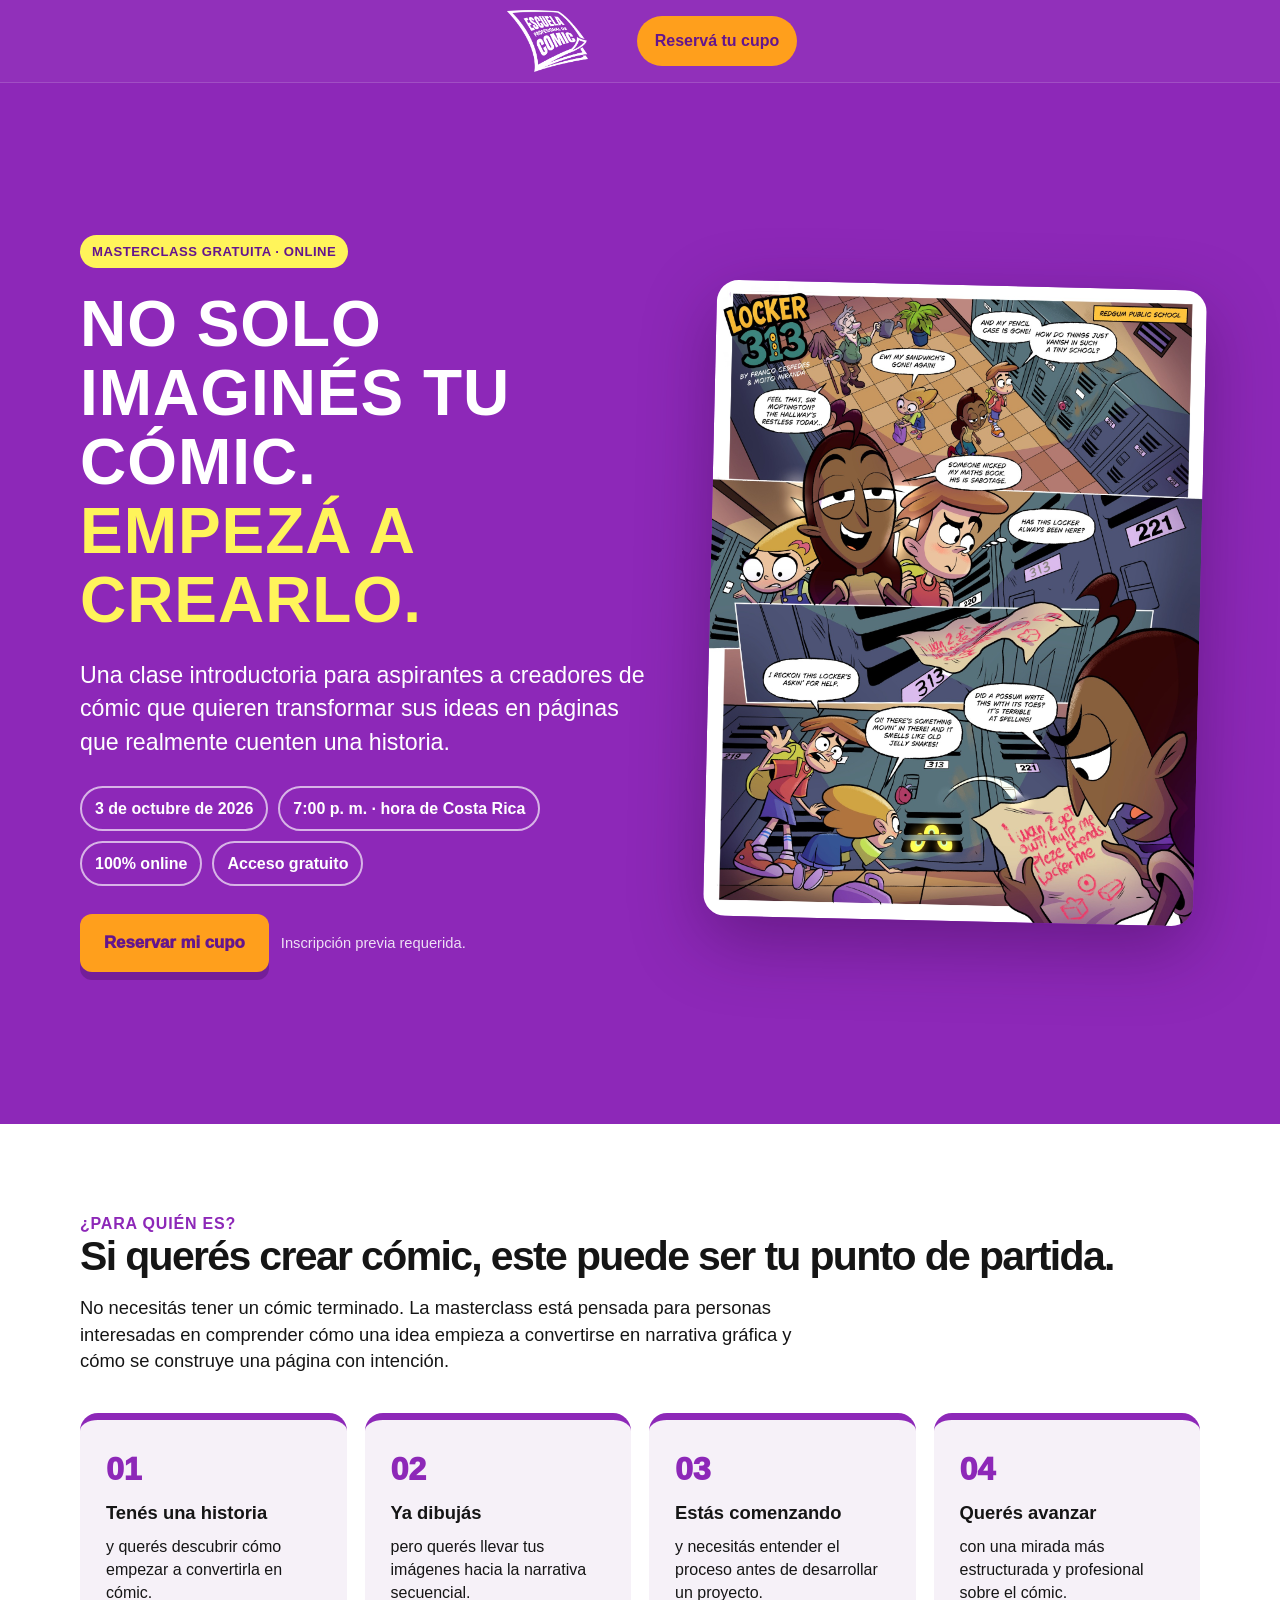
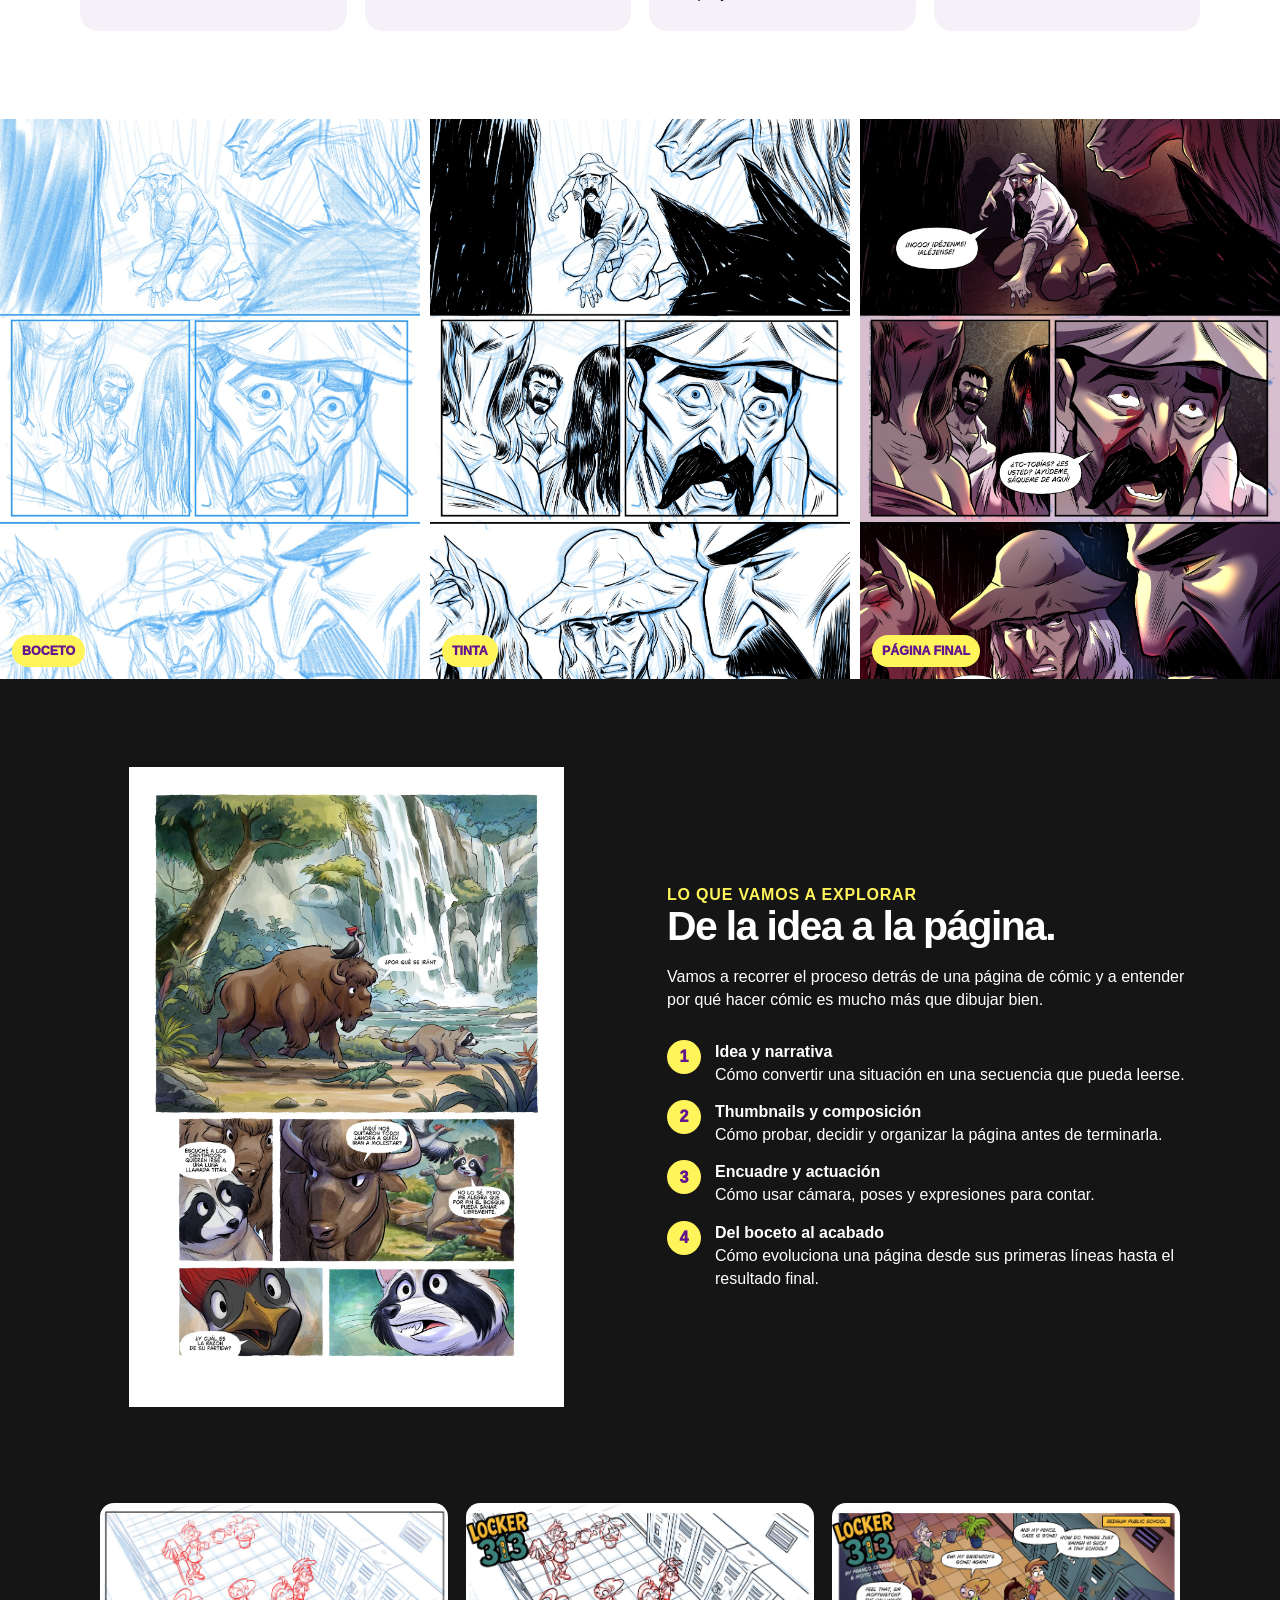
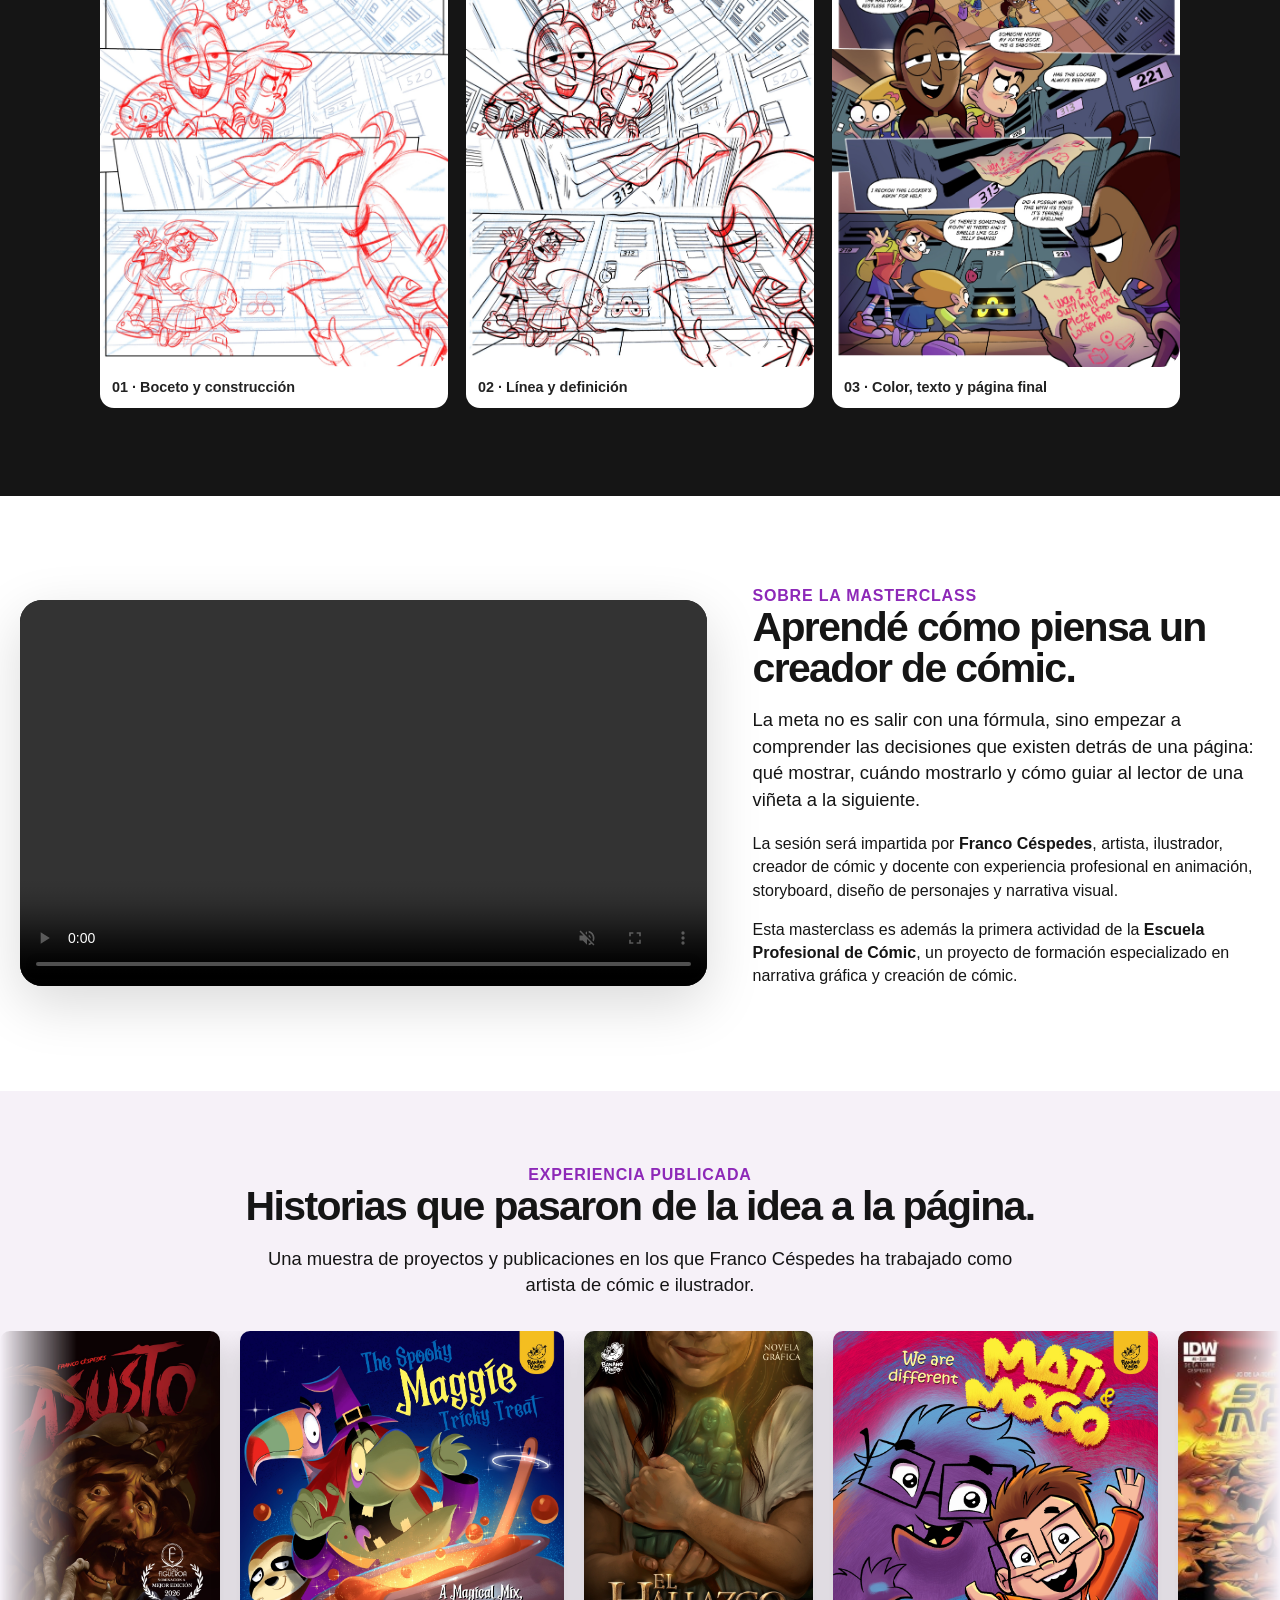
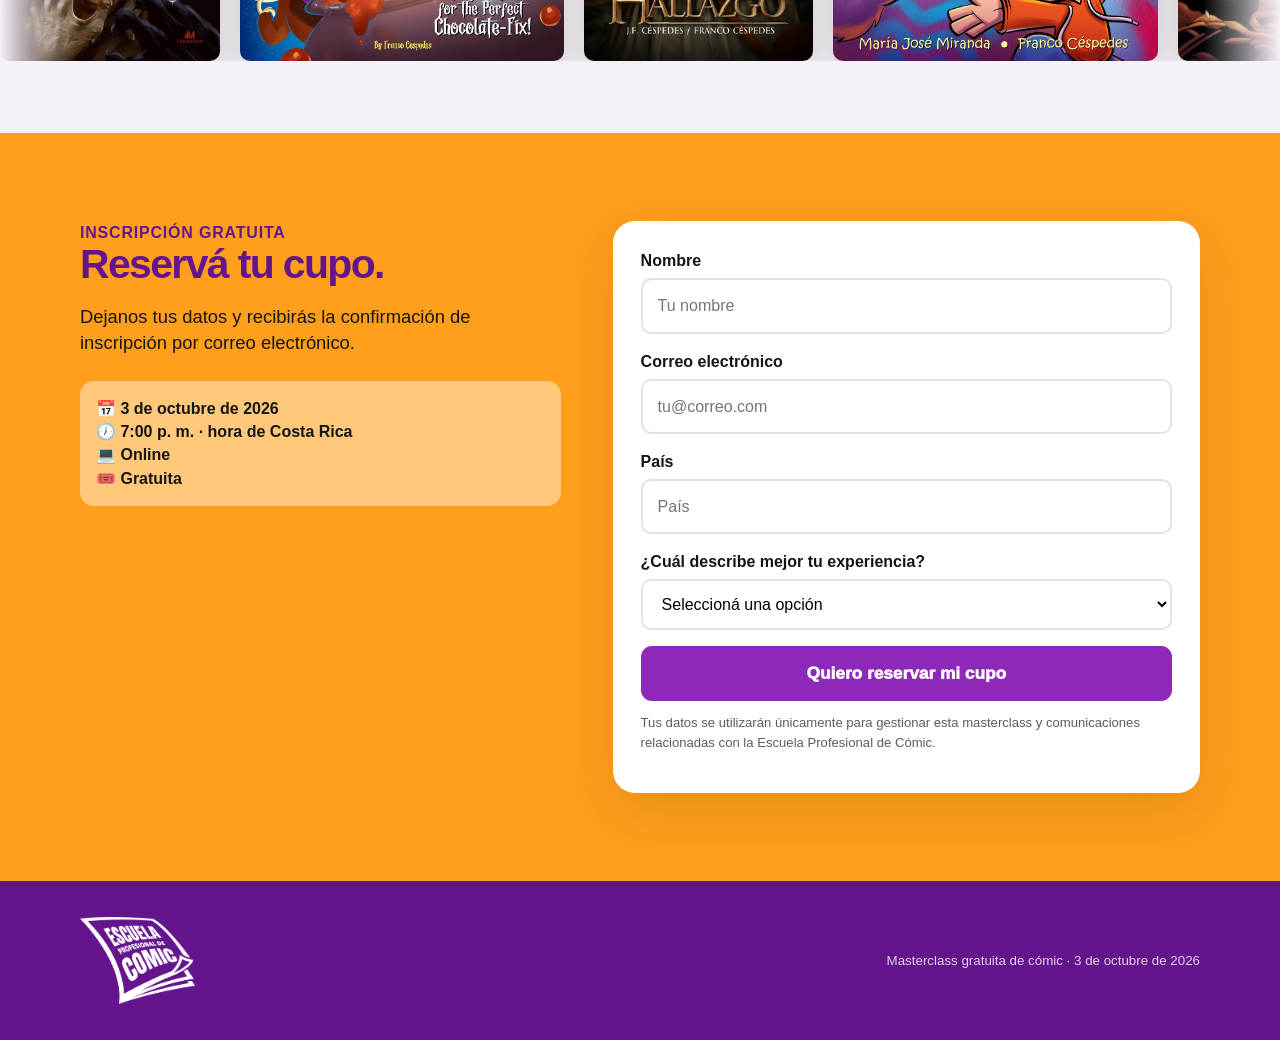
==== commit 273cfd83: "Usar video HTML5 local con autoplay al hacer scroll y controles" ====
--- a/masterclass-comic/index.html
+++ b/masterclass-comic/index.html
@@ -4,24 +4,33 @@
   <meta charset="utf-8" />
   <meta name="viewport" content="width=device-width, initial-scale=1" />
   <meta name="description" content="Masterclass gratuita online de cómic para aspirantes a creadores de cómic. 3 de octubre de 2026." />
+  <link rel="canonical" href="https://www.francocespedes.com/masterclass-comic/" />
+  <meta property="og:type" content="website" />
+  <meta property="og:locale" content="es_CR" />
+  <meta property="og:site_name" content="Escuela Profesional de Cómic" />
+  <meta property="og:title" content="Masterclass gratuita de cómic | Escuela Profesional de Cómic" />
+  <meta property="og:description" content="No solo imaginés tu cómic. Empezá a crearlo. Masterclass gratuita online · 3 de octubre de 2026 · 7:00 p. m. hora de Costa Rica." />
+  <meta property="og:url" content="https://www.francocespedes.com/masterclass-comic/" />
+  <meta property="og:image" content="https://www.francocespedes.com/masterclass-comic/assets/anuncio-masterclass.png" />
+  <meta property="og:image:alt" content="Masterclass gratuita de cómic — Escuela Profesional de Cómic" />
+  <meta name="twitter:card" content="summary_large_image" />
+  <meta name="twitter:title" content="Masterclass gratuita de cómic | Escuela Profesional de Cómic" />
+  <meta name="twitter:description" content="No solo imaginés tu cómic. Empezá a crearlo. 3 de octubre de 2026 · Online · Gratuita." />
+  <meta name="twitter:image" content="https://www.francocespedes.com/masterclass-comic/assets/anuncio-masterclass.png" />
+  <meta name="theme-color" content="#8d28b8" />
   <title>Masterclass gratuita de cómic | Escuela Profesional de Cómic</title>
   <style>
     :root{--purple:#8d28b8;--purple-dark:#64158d;--orange:#ff9f1c;--yellow:#fff45a;--ink:#151515;--paper:#fff;--soft:#f6f1f8}
-    *{box-sizing:border-box} html{scroll-behavior:smooth} body{margin:0;font-family:'Comic Sans MS','Trebuchet MS',Arial,sans-serif;color:var(--ink);background:var(--paper);line-height:1.45}
-    img{max-width:100%;display:block}.wrap{width:min(1120px,calc(100% - 40px));margin:auto}
-    header{position:sticky;top:0;z-index:20;background:rgba(141,40,184,.96);backdrop-filter:blur(10px);border-bottom:1px solid rgba(255,255,255,.15)}
-    .nav{min-height:82px;display:flex;align-items:center;justify-content:center;gap:24px}.brand img{width:130px;max-height:62px;object-fit:contain}.nav a.cta{background:var(--orange);color:var(--purple-dark);font-weight:900;text-decoration:none;padding:13px 18px;border-radius:999px}
+    *{box-sizing:border-box}html{scroll-behavior:smooth}body{margin:0;font-family:'Comic Sans MS','Trebuchet MS',Arial,sans-serif;color:var(--ink);background:var(--paper);line-height:1.45}img{max-width:100%;display:block}.wrap{width:min(1120px,calc(100% - 40px));margin:auto}
+    header{position:sticky;top:0;z-index:20;background:rgba(141,40,184,.96);backdrop-filter:blur(10px);border-bottom:1px solid rgba(255,255,255,.15)}.nav{min-height:82px;display:flex;align-items:center;justify-content:center;gap:24px}.brand img{width:130px;max-height:62px;object-fit:contain}.nav a.cta{background:var(--orange);color:var(--purple-dark);font-weight:900;text-decoration:none;padding:13px 18px;border-radius:999px}
     .hero{background:var(--purple);color:#fff;overflow:hidden}.hero-grid{display:grid;grid-template-columns:1.08fr .92fr;min-height:670px;align-items:center;gap:54px;padding:64px 0}.eyebrow{display:inline-flex;background:var(--yellow);color:var(--purple-dark);font-weight:900;padding:7px 12px;border-radius:999px;text-transform:uppercase;font-size:.82rem;letter-spacing:.04em}.hero h1{font-family:'Comic Sans MS','Trebuchet MS',sans-serif;font-size:clamp(2.5rem,5vw,4.8rem);line-height:1.08;margin:22px 0 20px;letter-spacing:.015em;text-transform:uppercase}.hero h1 span{color:var(--yellow)}.lead{font-size:clamp(1.15rem,2vw,1.45rem);max-width:650px}.meta{display:flex;flex-wrap:wrap;gap:10px;margin:26px 0}.pill{border:2px solid rgba(255,255,255,.65);border-radius:999px;padding:9px 13px;font-weight:800}.hero-actions{display:flex;gap:12px;align-items:center;flex-wrap:wrap;margin-top:28px}.button{display:inline-block;background:var(--orange);color:var(--purple-dark);font-weight:950;text-decoration:none;padding:17px 24px;border-radius:12px;font-size:1.05rem;box-shadow:0 8px 0 rgba(69,14,94,.35)}.micro{font-size:.92rem;opacity:.85}.hero-art{position:relative}.hero-art img{border-radius:22px;box-shadow:0 24px 70px rgba(34,4,47,.35);transform:rotate(1.3deg)}
     section{padding:88px 0}.section-title{font-family:'Comic Sans MS','Trebuchet MS',sans-serif;font-size:clamp(1.8rem,3.2vw,3rem);line-height:1;margin:0 0 18px;letter-spacing:-.04em}.section-kicker{font-family:'Comic Sans MS','Trebuchet MS',sans-serif;color:var(--purple);font-weight:900;text-transform:uppercase;letter-spacing:.05em}.intro{font-size:1.15rem;max-width:760px}.cards{display:grid;grid-template-columns:repeat(4,1fr);gap:18px;margin-top:38px}.card{background:var(--soft);padding:26px;border-radius:18px;border-top:7px solid var(--purple)}.card b{display:block;font-size:1.15rem;margin-bottom:8px}.num{font-size:2rem;font-weight:950;color:var(--purple);margin-bottom:8px}
     .process{background:#151515;color:white}.process .section-kicker{color:var(--yellow)}.process-grid{display:grid;grid-template-columns:1fr 1fr;gap:54px;align-items:center}.process img{border-radius:20px}.process-grid>div:first-child{display:flex;justify-content:center;align-items:center}.process-grid>div:first-child img{width:min(100%,480px);max-height:640px;object-fit:contain;margin-inline:auto}.gallery{padding:0;background:#fff}.gallery-grid{display:grid;grid-template-columns:repeat(3,1fr);gap:10px}.gallery-item{position:relative;overflow:hidden;background:#eee;aspect-ratio:3/4}.gallery-item img{width:100%;height:100%;object-fit:cover;object-position:top;transition:transform .35s ease}.gallery-item:hover img{transform:scale(1.025)}.gallery-tag{position:absolute;left:12px;bottom:12px;background:var(--yellow);color:var(--purple-dark);font-weight:950;padding:7px 10px;border-radius:999px;font-size:.78rem;text-transform:uppercase}.triptych{grid-column:1/-1;display:grid;grid-template-columns:repeat(3,minmax(0,1fr));gap:18px;margin:42px auto 0;width:100%;max-width:1080px}.triptych figure{margin:0;background:#fff;border-radius:14px;overflow:hidden}.triptych img{width:100%;aspect-ratio:3/4;object-fit:cover;object-position:top}.triptych figcaption{color:#222;padding:10px 12px;font-weight:850;font-size:.9rem}.steps{display:grid;gap:14px;margin-top:28px}.step{display:flex;gap:14px;align-items:flex-start}.dot{flex:0 0 34px;height:34px;border-radius:50%;display:grid;place-items:center;background:var(--yellow);color:var(--purple-dark);font-weight:950}
-    .video-box{aspect-ratio:16/9;background:linear-gradient(135deg,var(--purple),#2a0b36);border-radius:22px;display:grid;place-items:center;color:#fff;text-align:center;padding:30px;box-shadow:0 18px 55px rgba(0,0,0,.15)}.play{width:76px;height:76px;border-radius:50%;background:var(--orange);display:grid;place-items:center;margin:0 auto 18px;color:var(--purple-dark);font-size:2rem}.about-grid{display:grid;grid-template-columns:1.15fr .85fr;gap:46px;align-items:center;width:min(1240px,calc(100% - 40px));max-width:none}
+    .about-grid{display:grid;grid-template-columns:1.15fr .85fr;gap:46px;align-items:center;width:min(1240px,calc(100% - 40px));max-width:none}.video-frame{display:block;aspect-ratio:16/9;width:100%;height:auto;border:0;border-radius:22px;box-shadow:0 18px 55px rgba(0,0,0,.15);background:#111;object-fit:contain}
     .signup{background:var(--orange)}.signup-grid{display:grid;grid-template-columns:.9fr 1.1fr;gap:52px;align-items:start}.signup .section-kicker{color:var(--purple-dark)}.signup h2{color:var(--purple-dark)}form{background:#fff;padding:28px;border-radius:22px;box-shadow:0 18px 55px rgba(91,42,0,.15)}label{display:block;font-weight:800;margin:0 0 6px}input,select,textarea{width:100%;padding:14px 15px;border:2px solid #e4e0e5;border-radius:10px;font:inherit;margin-bottom:16px;background:#fff}input:focus,select:focus,textarea:focus{outline:3px solid rgba(141,40,184,.18);border-color:var(--purple)}button{width:100%;border:0;background:var(--purple);color:#fff;padding:17px;border-radius:11px;font-size:1.08rem;font-weight:950;cursor:pointer}.fine{font-size:.82rem;color:#5f5961;margin-top:12px}.form-success{display:none;margin-top:18px;padding:18px;border-radius:12px;background:#f4e8f8;color:var(--purple-dark);font-weight:900;text-align:center}.form-success.show{display:block}.note{background:rgba(255,255,255,.42);padding:16px;border-radius:14px;font-weight:700;margin-top:24px}
-
-    .video-frame{aspect-ratio:16/9;border:0;width:100%;min-height:390px;border-radius:22px;box-shadow:0 18px 55px rgba(0,0,0,.15);background:#111}
-    .work-band{background:var(--soft);overflow:hidden;padding:72px 0}.work-band .band-head{text-align:center;margin-bottom:32px}.cover-track-wrap{overflow:hidden;width:100%;mask-image:linear-gradient(to right,transparent,#000 6%,#000 94%,transparent);-webkit-mask-image:linear-gradient(to right,transparent,#000 6%,#000 94%,transparent)}.cover-track{display:flex;gap:20px;width:max-content;animation:coverScroll 48s linear infinite}.cover-track:hover{animation-play-state:paused}.cover{height:330px;width:auto;max-width:none;border-radius:10px;box-shadow:0 12px 30px rgba(0,0,0,.18)}@keyframes coverScroll{from{transform:translateX(0)}to{transform:translateX(calc(-50% - 10px))}}
-    footer{background:var(--purple-dark);color:#fff;padding:36px 0}.foot{display:flex;justify-content:space-between;align-items:center;gap:20px}.foot img{width:115px}.foot small{opacity:.8}
-    @media(max-width:860px){.about-grid{width:min(100% - 40px,1120px)}.video-frame{min-height:0}.gallery-grid,.triptych{grid-template-columns:1fr 1fr}.gallery-item:last-child,.triptych figure:last-child{grid-column:1/-1}.gallery-item:last-child{aspect-ratio:16/9}.hero-grid,.process-grid,.about-grid,.signup-grid{grid-template-columns:1fr}.hero-grid{padding:45px 0 60px;gap:36px}.hero-art{order:-1}.hero-art img{max-height:420px;width:100%;object-fit:cover;object-position:top}.cards{grid-template-columns:1fr 1fr}.nav{min-height:66px}.brand img{width:100px}.nav a.cta{padding:10px 13px}.foot{align-items:flex-start;flex-direction:column}}
-    @media(max-width:540px){.gallery-grid,.triptych{grid-template-columns:1fr}.gallery-item:last-child,.triptych figure:last-child{grid-column:auto}.gallery-item,.gallery-item:last-child{aspect-ratio:4/5}.wrap{width:min(100% - 26px,1120px)}section{padding:62px 0}.cards{grid-template-columns:1fr}.hero h1{font-size:2.75rem}.hero-art img{max-height:330px}.nav a.cta{font-size:.86rem}.signup form{padding:20px}}
+    .work-band{background:var(--soft);overflow:hidden;padding:72px 0}.work-band .band-head{text-align:center;margin-bottom:32px}.cover-track-wrap{overflow:hidden;width:100%;mask-image:linear-gradient(to right,transparent,#000 6%,#000 94%,transparent);-webkit-mask-image:linear-gradient(to right,transparent,#000 6%,#000 94%,transparent)}.cover-track{display:flex;gap:20px;width:max-content;animation:coverScroll 48s linear infinite}.cover-track:hover{animation-play-state:paused}.cover{height:330px;width:auto;max-width:none;border-radius:10px;box-shadow:0 12px 30px rgba(0,0,0,.18)}@keyframes coverScroll{from{transform:translateX(0)}to{transform:translateX(calc(-50% - 10px))}}footer{background:var(--purple-dark);color:#fff;padding:36px 0}.foot{display:flex;justify-content:space-between;align-items:center;gap:20px}.foot img{width:115px}.foot small{opacity:.8}
+    @media(max-width:860px){.about-grid{width:min(100% - 40px,1120px)}.gallery-grid,.triptych{grid-template-columns:1fr 1fr}.gallery-item:last-child,.triptych figure:last-child{grid-column:1/-1}.gallery-item:last-child{aspect-ratio:16/9}.hero-grid,.process-grid,.about-grid,.signup-grid{grid-template-columns:1fr}.hero-grid{padding:45px 0 60px;gap:36px}.hero-art{order:-1}.hero-art img{max-height:420px;width:100%;object-fit:cover;object-position:top}.cards{grid-template-columns:1fr 1fr}.nav{min-height:66px}.brand img{width:100px}.nav a.cta{padding:10px 13px}.foot{align-items:flex-start;flex-direction:column}}
+    @media(max-width:540px){.nav{justify-content:space-between;gap:10px}.brand img{width:88px}.nav a.cta{font-size:.8rem;padding:9px 11px}.hero-grid{min-height:auto}.hero h1{font-size:2.75rem}.meta{gap:8px}.pill{font-size:.88rem;padding:8px 10px}.button{width:100%;text-align:center}.hero-actions .micro{width:100%;text-align:center}.cover{height:250px}.gallery-grid,.triptych{grid-template-columns:1fr}.gallery-item:last-child,.triptych figure:last-child{grid-column:auto}.gallery-item,.gallery-item:last-child{aspect-ratio:4/5}.wrap{width:min(100% - 26px,1120px)}section{padding:62px 0}.hero-art img{max-height:330px}.signup form{padding:20px}.video-frame{border-radius:14px}}
   </style>
 </head>
 <body>
@@ -31,54 +40,28 @@
 <section><div class="wrap"><div class="section-kicker">¿Para quién es?</div><h2 class="section-title">Si querés crear cómic, este puede ser tu punto de partida.</h2><p class="intro">No necesitás tener un cómic terminado. La masterclass está pensada para personas interesadas en comprender cómo una idea empieza a convertirse en narrativa gráfica y cómo se construye una página con intención.</p><div class="cards"><div class="card"><div class="num">01</div><b>Tenés una historia</b><span>y querés descubrir cómo empezar a convertirla en cómic.</span></div><div class="card"><div class="num">02</div><b>Ya dibujás</b><span>pero querés llevar tus imágenes hacia la narrativa secuencial.</span></div><div class="card"><div class="num">03</div><b>Estás comenzando</b><span>y necesitás entender el proceso antes de desarrollar un proyecto.</span></div><div class="card"><div class="num">04</div><b>Querés avanzar</b><span>con una mirada más estructurada y profesional sobre el cómic.</span></div></div></div></section>
 <section class="gallery" aria-label="Proceso de creación de cómic"><div class="gallery-grid"><div class="gallery-item"><img src="assets/asusto-boceto.jpg" alt="Boceto de una página de Asusto"><span class="gallery-tag">Boceto</span></div><div class="gallery-item"><img src="assets/asusto-tinta.jpg" alt="Proceso de entintado de una página de Asusto"><span class="gallery-tag">Tinta</span></div><div class="gallery-item"><img src="assets/asusto-final.jpg" alt="Página terminada a color de Asusto"><span class="gallery-tag">Página final</span></div></div></section>
 <section class="process"><div class="wrap process-grid"><div><img src="assets/hdal-final.jpg" alt="Página terminada de cómic con animales en un paisaje natural"></div><div><div class="section-kicker">Lo que vamos a explorar</div><h2 class="section-title">De la idea a la página.</h2><p>Vamos a recorrer el proceso detrás de una página de cómic y a entender por qué hacer cómic es mucho más que dibujar bien.</p><div class="steps"><div class="step"><span class="dot">1</span><div><b>Idea y narrativa</b><br>Cómo convertir una situación en una secuencia que pueda leerse.</div></div><div class="step"><span class="dot">2</span><div><b>Thumbnails y composición</b><br>Cómo probar, decidir y organizar la página antes de terminarla.</div></div><div class="step"><span class="dot">3</span><div><b>Encuadre y actuación</b><br>Cómo usar cámara, poses y expresiones para contar.</div></div><div class="step"><span class="dot">4</span><div><b>Del boceto al acabado</b><br>Cómo evoluciona una página desde sus primeras líneas hasta el resultado final.</div></div></div></div><div class="triptych"><figure><img src="assets/locker-boceto.jpg" alt="Boceto de Locker 313"><figcaption>01 · Boceto y construcción</figcaption></figure><figure><img src="assets/locker-tinta.jpg" alt="Entintado de Locker 313"><figcaption>02 · Línea y definición</figcaption></figure><figure><img src="assets/locker-final.jpg" alt="Página final de Locker 313"><figcaption>03 · Color, texto y página final</figcaption></figure></div></div></section>
-<section><div class="wrap about-grid"><div><iframe id="masterclass-video" class="video-frame" data-src="https://drive.google.com/file/d/1Hes1UAzYKN8Zuh3z_IdBbXP5COXT8eyD/preview?autoplay=1" src="about:blank" allow="autoplay; fullscreen" allowfullscreen title="Presentación de la masterclass"></iframe></div><div><div class="section-kicker">Sobre la masterclass</div><h2 class="section-title">Aprendé cómo piensa un creador de cómic.</h2><p class="intro">La meta no es salir con una fórmula, sino empezar a comprender las decisiones que existen detrás de una página: qué mostrar, cuándo mostrarlo y cómo guiar al lector de una viñeta a la siguiente.</p><p>La sesión será impartida por <strong>Franco Céspedes</strong>, artista, ilustrador, creador de cómic y docente con experiencia profesional en animación, storyboard, diseño de personajes y narrativa visual.</p><p>Esta masterclass es además la primera actividad de la <strong>Escuela Profesional de Cómic</strong>, un proyecto de formación especializado en narrativa gráfica y creación de cómic.</p></div></div></section>
+<section><div class="wrap about-grid"><div><video id="masterclass-video" class="video-frame" controls muted playsinline preload="metadata" aria-label="Presentación de la masterclass"><source src="../assets/masterclass-anuncio-web.mp4" type="video/mp4">Tu navegador no puede reproducir este video.</video></div><div><div class="section-kicker">Sobre la masterclass</div><h2 class="section-title">Aprendé cómo piensa un creador de cómic.</h2><p class="intro">La meta no es salir con una fórmula, sino empezar a comprender las decisiones que existen detrás de una página: qué mostrar, cuándo mostrarlo y cómo guiar al lector de una viñeta a la siguiente.</p><p>La sesión será impartida por <strong>Franco Céspedes</strong>, artista, ilustrador, creador de cómic y docente con experiencia profesional en animación, storyboard, diseño de personajes y narrativa visual.</p><p>Esta masterclass es además la primera actividad de la <strong>Escuela Profesional de Cómic</strong>, un proyecto de formación especializado en narrativa gráfica y creación de cómic.</p></div></div></section>
 <section class="work-band"><div class="band-head wrap"><div class="section-kicker">Experiencia publicada</div><h2 class="section-title">Historias que pasaron de la idea a la página.</h2><p class="intro" style="margin-left:auto;margin-right:auto">Una muestra de proyectos y publicaciones en los que Franco Céspedes ha trabajado como artista de cómic e ilustrador.</p></div><div class="cover-track-wrap"><div class="cover-track"><img class="cover" src="assets/cover-asusto.jpg" alt="Portada de obra trabajada por Franco Céspedes"><img class="cover" src="assets/cover-maggie.jpg" alt="Portada de obra trabajada por Franco Céspedes"><img class="cover" src="assets/cover-hallazgo.jpg" alt="Portada de obra trabajada por Franco Céspedes"><img class="cover" src="assets/cover-mati-mogo.jpg" alt="Portada de obra trabajada por Franco Céspedes"><img class="cover" src="assets/cover-starmage-1.jpg" alt="Portada de obra trabajada por Franco Céspedes"><img class="cover" src="assets/cover-starmage-series.jpg" alt="Portada de obra trabajada por Franco Céspedes"><img class="cover" src="assets/cover-starmage-6.jpg" alt="Portada de obra trabajada por Franco Céspedes"><img class="cover" src="assets/cover-starmage-2.jpg" alt="Portada de obra trabajada por Franco Céspedes"><img class="cover" src="assets/cover-asusto.jpg" alt="Portada de obra trabajada por Franco Céspedes"><img class="cover" src="assets/cover-maggie.jpg" alt="Portada de obra trabajada por Franco Céspedes"><img class="cover" src="assets/cover-hallazgo.jpg" alt="Portada de obra trabajada por Franco Céspedes"><img class="cover" src="assets/cover-mati-mogo.jpg" alt="Portada de obra trabajada por Franco Céspedes"><img class="cover" src="assets/cover-starmage-1.jpg" alt="Portada de obra trabajada por Franco Céspedes"><img class="cover" src="assets/cover-starmage-series.jpg" alt="Portada de obra trabajada por Franco Céspedes"><img class="cover" src="assets/cover-starmage-6.jpg" alt="Portada de obra trabajada por Franco Céspedes"><img class="cover" src="assets/cover-starmage-2.jpg" alt="Portada de obra trabajada por Franco Céspedes"></div></div></section>
 <section class="signup" id="reserva"><div class="wrap signup-grid"><div><div class="section-kicker">Inscripción gratuita</div><h2 class="section-title">Reservá tu cupo.</h2><p class="intro">Dejanos tus datos y recibirás la confirmación de inscripción por correo electrónico.</p><div class="note">📅 3 de octubre de 2026<br>🕖 7:00 p. m. · hora de Costa Rica<br>💻 Online<br>🎟️ Gratuita</div></div><form id="signup-form" action="https://formsubmit.co/francocespedes2@gmail.com" method="POST"><input type="hidden" name="_subject" value="Nueva inscripción — Masterclass gratuita de cómic"><input type="hidden" name="_captcha" value="false"><input type="text" name="_honey" style="display:none"><label for="nombre">Nombre</label><input id="nombre" name="Nombre" autocomplete="name" required placeholder="Tu nombre"><label for="email">Correo electrónico</label><input id="email" type="email" name="Correo" autocomplete="email" required placeholder="tu@correo.com"><label for="pais">País</label><input id="pais" name="País" autocomplete="country-name" required placeholder="País"><label for="nivel">¿Cuál describe mejor tu experiencia?</label><select id="nivel" name="Experiencia" required><option value="" selected disabled>Seleccioná una opción</option><option>Estoy comenzando</option><option>Ya dibujo, pero no he hecho cómic</option><option>Ya he realizado algunas páginas</option><option>Estoy desarrollando un proyecto de cómic</option></select><button type="submit">Quiero reservar mi cupo</button><p class="fine">Tus datos se utilizarán únicamente para gestionar esta masterclass y comunicaciones relacionadas con la Escuela Profesional de Cómic.</p><div id="form-success" class="form-success" role="status" aria-live="polite">Gracias, tu inscripción fue enviada. Pronto nos contactaremos para confirmar tu cupo y enviarte el link de la masterclass.</div></form></div></section>
 </main>
 <footer><div class="wrap foot"><img src="assets/logo-blanco.png" alt="Escuela Profesional de Cómic"><small>Masterclass gratuita de cómic · 3 de octubre de 2026</small></div></footer>
 <script>
-  // Inicia el video cuando su franja entra en pantalla. Google Drive debe permitir reproducción embebida.
-  const video = document.getElementById('masterclass-video');
-  if (video && 'IntersectionObserver' in window) {
-    let started = false;
-    const observer = new IntersectionObserver((entries) => {
-      if (!started && entries.some(entry => entry.isIntersecting && entry.intersectionRatio >= 0.35)) {
-        started = true;
-        video.src = video.dataset.src;
-        observer.disconnect();
-      }
-    }, { threshold: [0.35] });
-    observer.observe(video);
-  } else if (video) {
-    video.src = video.dataset.src;
+  const video=document.getElementById('masterclass-video');
+  if(video){
+    video.muted=true;
+    video.defaultMuted=true;
+    const tryPlay=()=>{const p=video.play();if(p&&typeof p.catch==='function')p.catch(()=>{});};
+    if('IntersectionObserver' in window){
+      const observer=new IntersectionObserver((entries)=>{
+        entries.forEach(entry=>{
+          if(entry.isIntersecting&&entry.intersectionRatio>=0.35){tryPlay();}
+          else if(!video.paused){video.pause();}
+        });
+      },{threshold:[0,0.35,0.75]});
+      observer.observe(video);
+    }
   }
-
-  // Envía sin abandonar el landing y muestra la confirmación en el mismo formulario.
-  const form = document.getElementById('signup-form');
-  const success = document.getElementById('form-success');
-  if (form) {
-    form.addEventListener('submit', async (event) => {
-      event.preventDefault();
-      const button = form.querySelector('button[type="submit"]');
-      const original = button.textContent;
-      button.disabled = true;
-      button.textContent = 'Enviando…';
-      try {
-        const response = await fetch(form.action, {
-          method: 'POST',
-          body: new FormData(form),
-          headers: { 'Accept': 'application/json' }
-        });
-        if (!response.ok) throw new Error('No se pudo enviar');
-        form.reset();
-        success.classList.add('show');
-        button.textContent = 'Inscripción enviada';
-      } catch (error) {
-        button.disabled = false;
-        button.textContent = original;
-        alert('No pudimos enviar la inscripción. Por favor intentá de nuevo.');
-      }
-    });
-  }
+  const form=document.getElementById('signup-form');const success=document.getElementById('form-success');
+  if(form){form.addEventListener('submit',async(event)=>{event.preventDefault();const button=form.querySelector('button[type="submit"]');const original=button.textContent;button.disabled=true;button.textContent='Enviando…';try{const response=await fetch(form.action,{method:'POST',body:new FormData(form),headers:{'Accept':'application/json'}});if(!response.ok)throw new Error('No se pudo enviar');form.reset();success.classList.add('show');button.textContent='Inscripción enviada';}catch(error){button.disabled=false;button.textContent=original;alert('No pudimos enviar la inscripción. Por favor intentá de nuevo.');}});}
 </script>
-</body></html>
+</body></html>
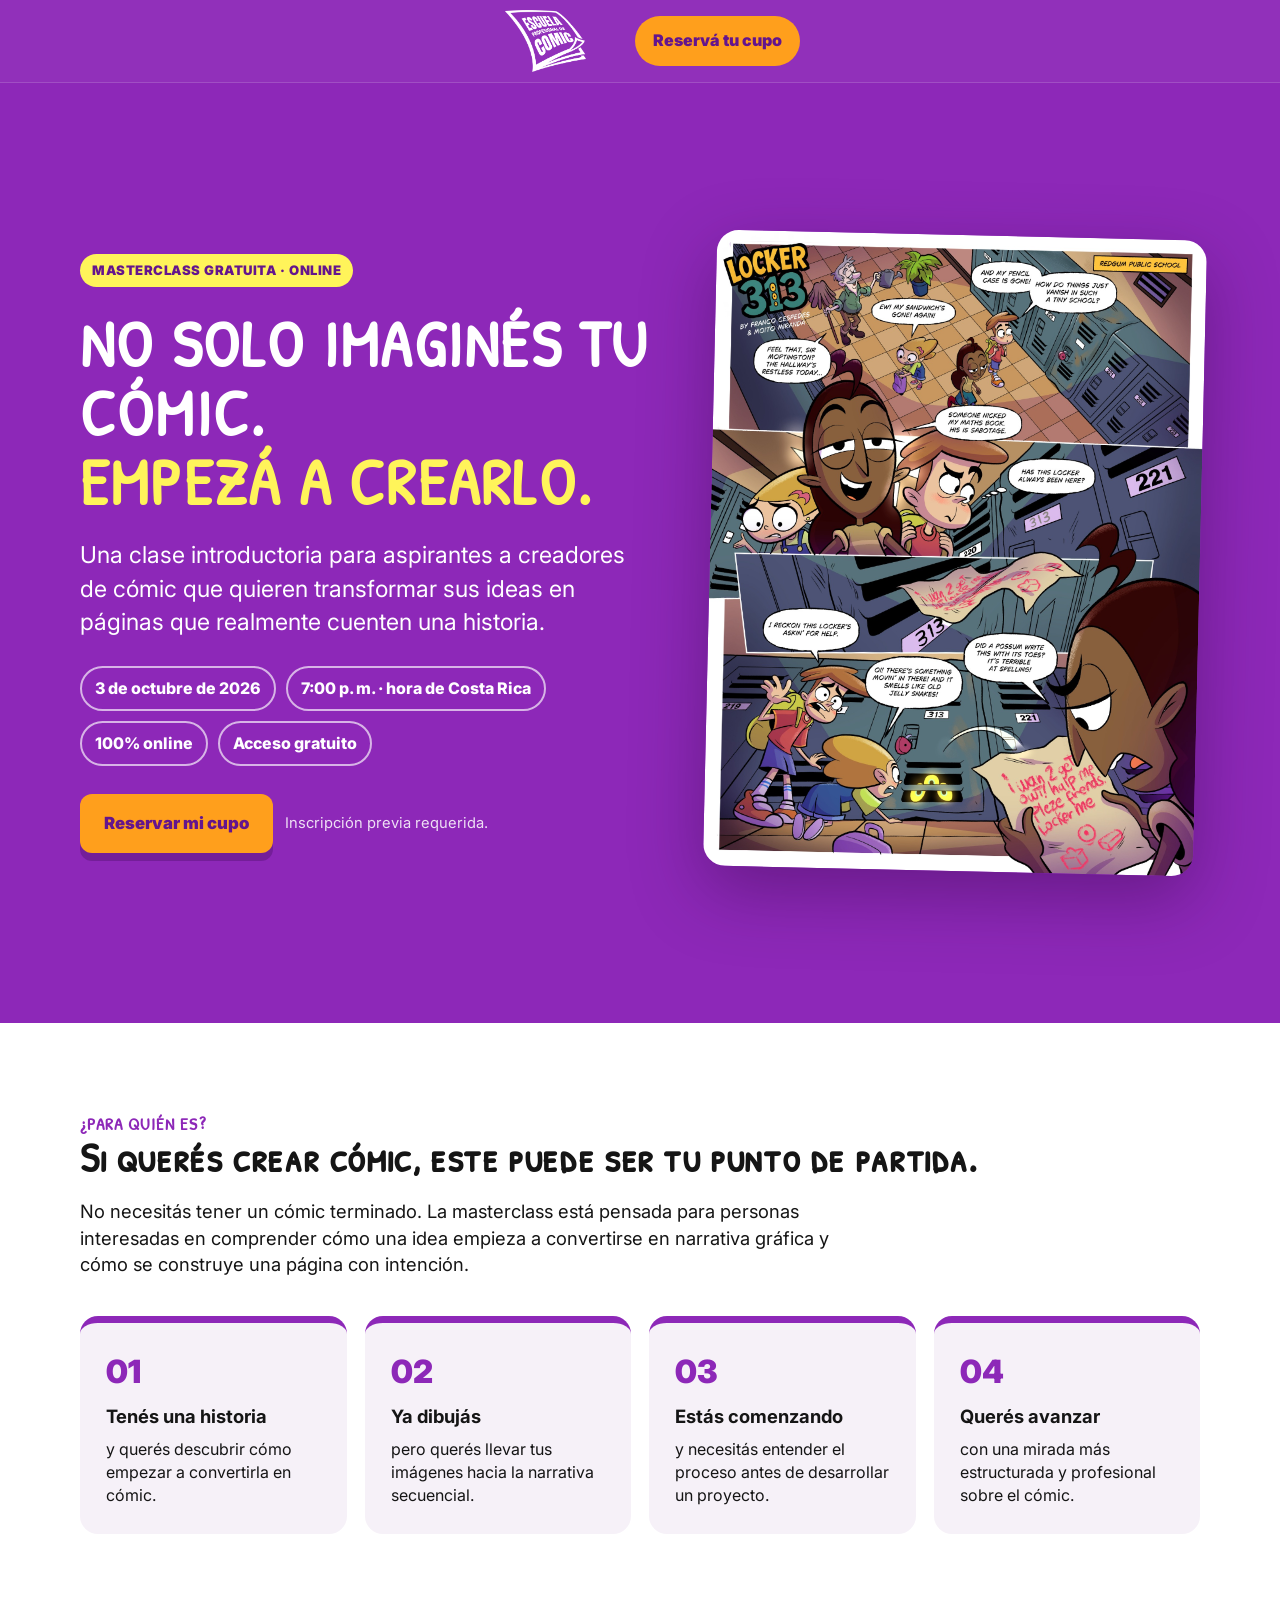
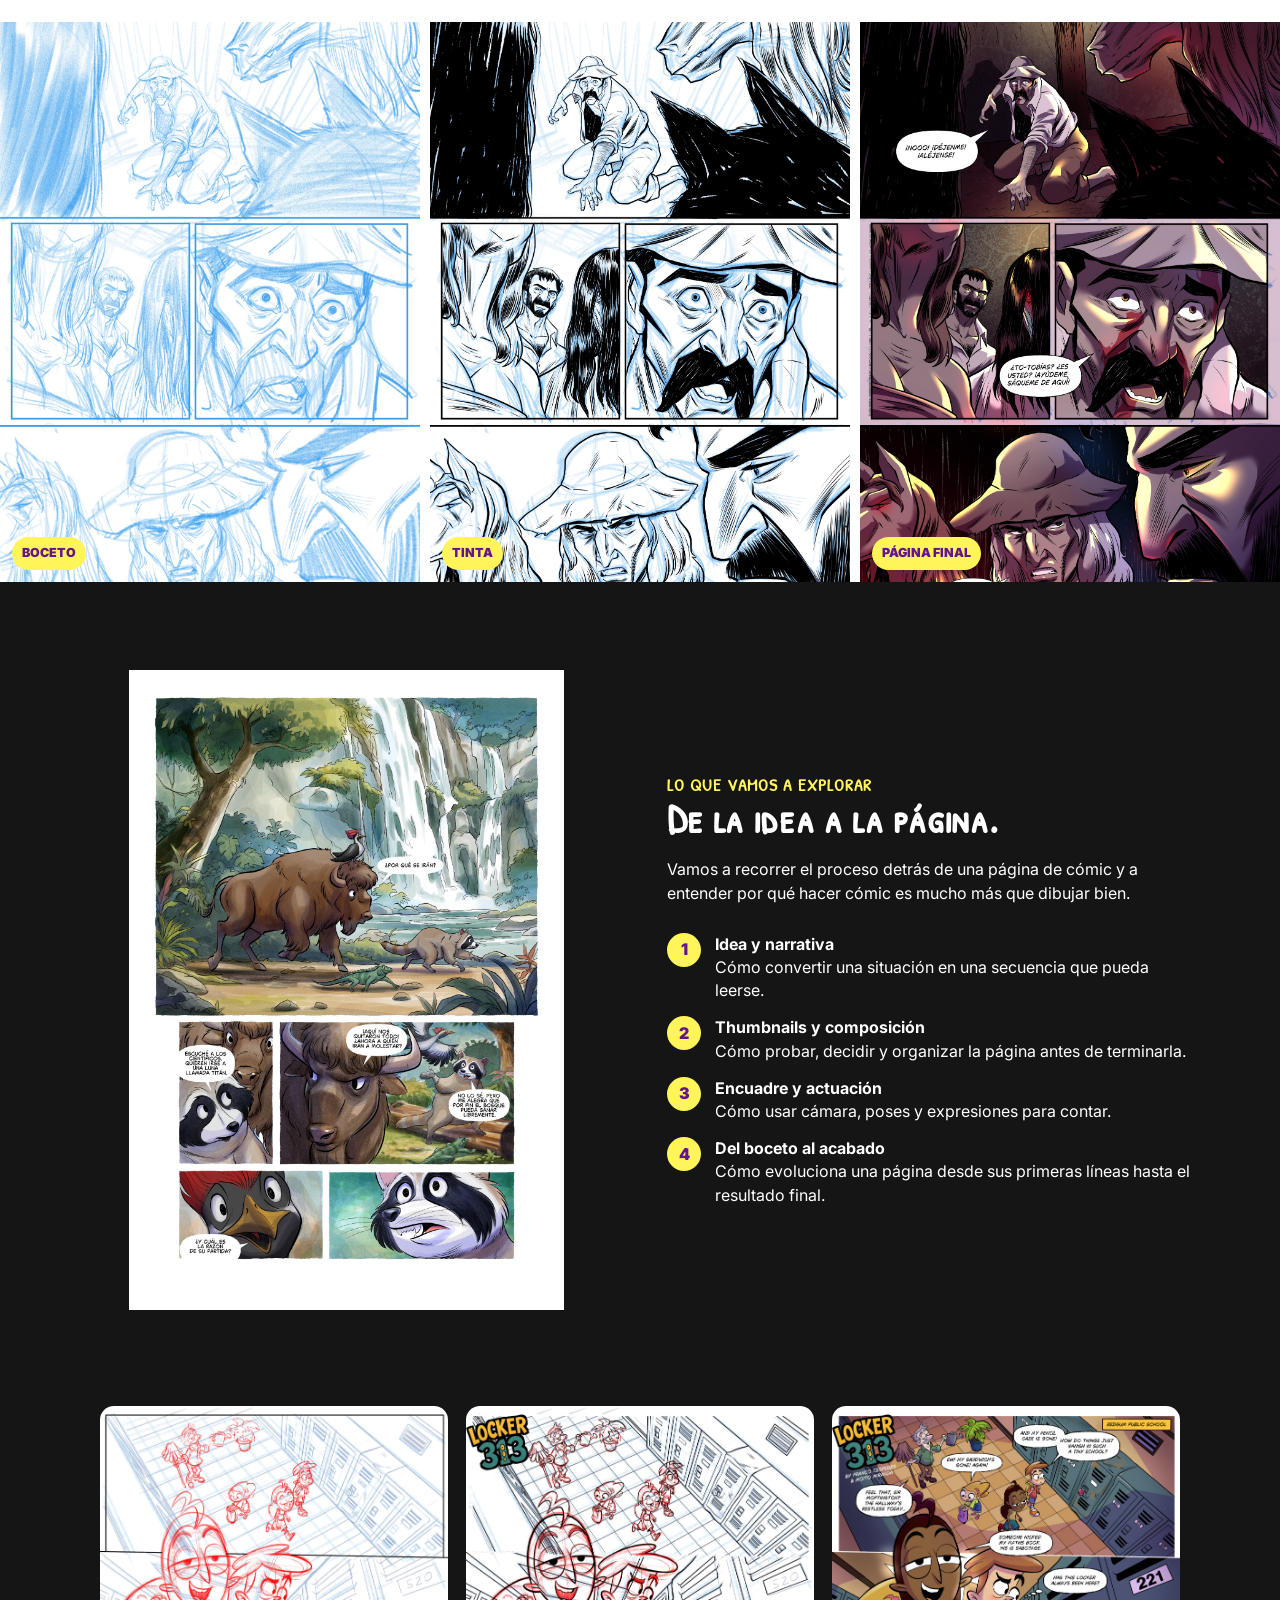
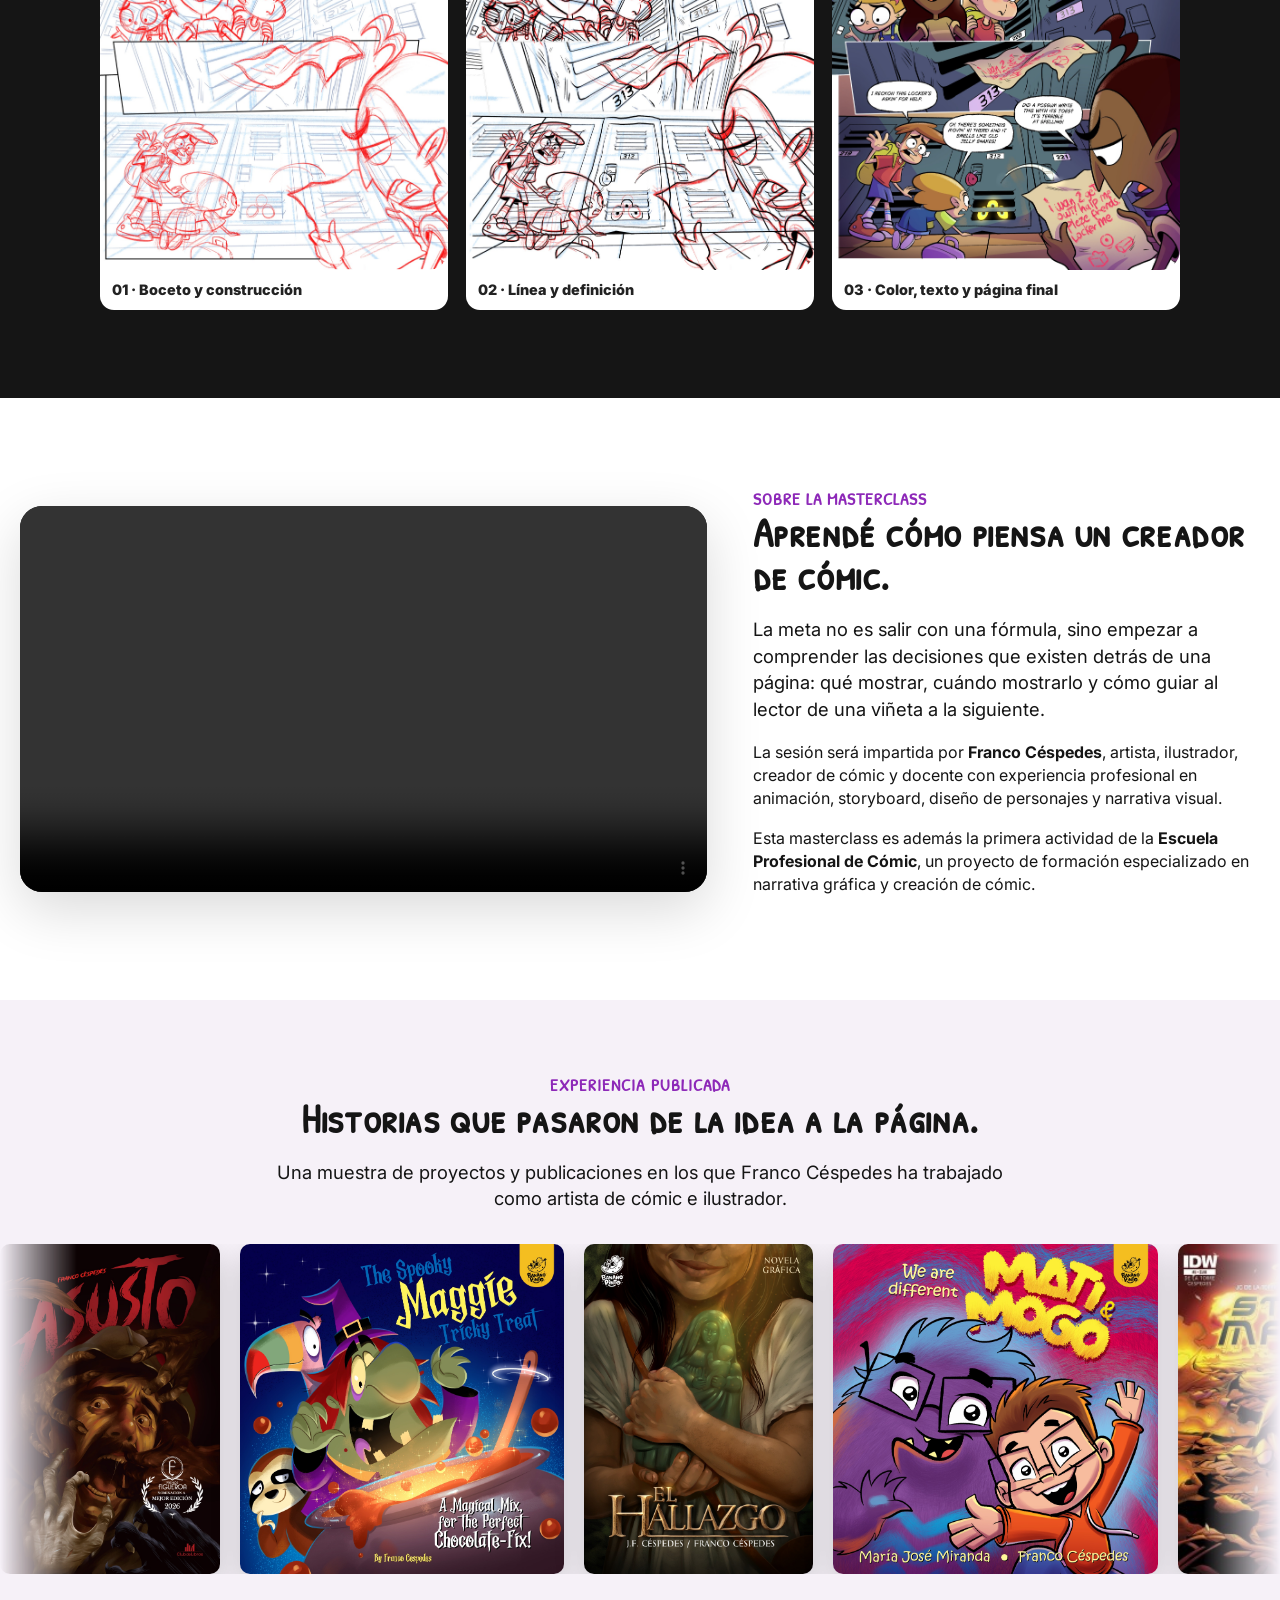
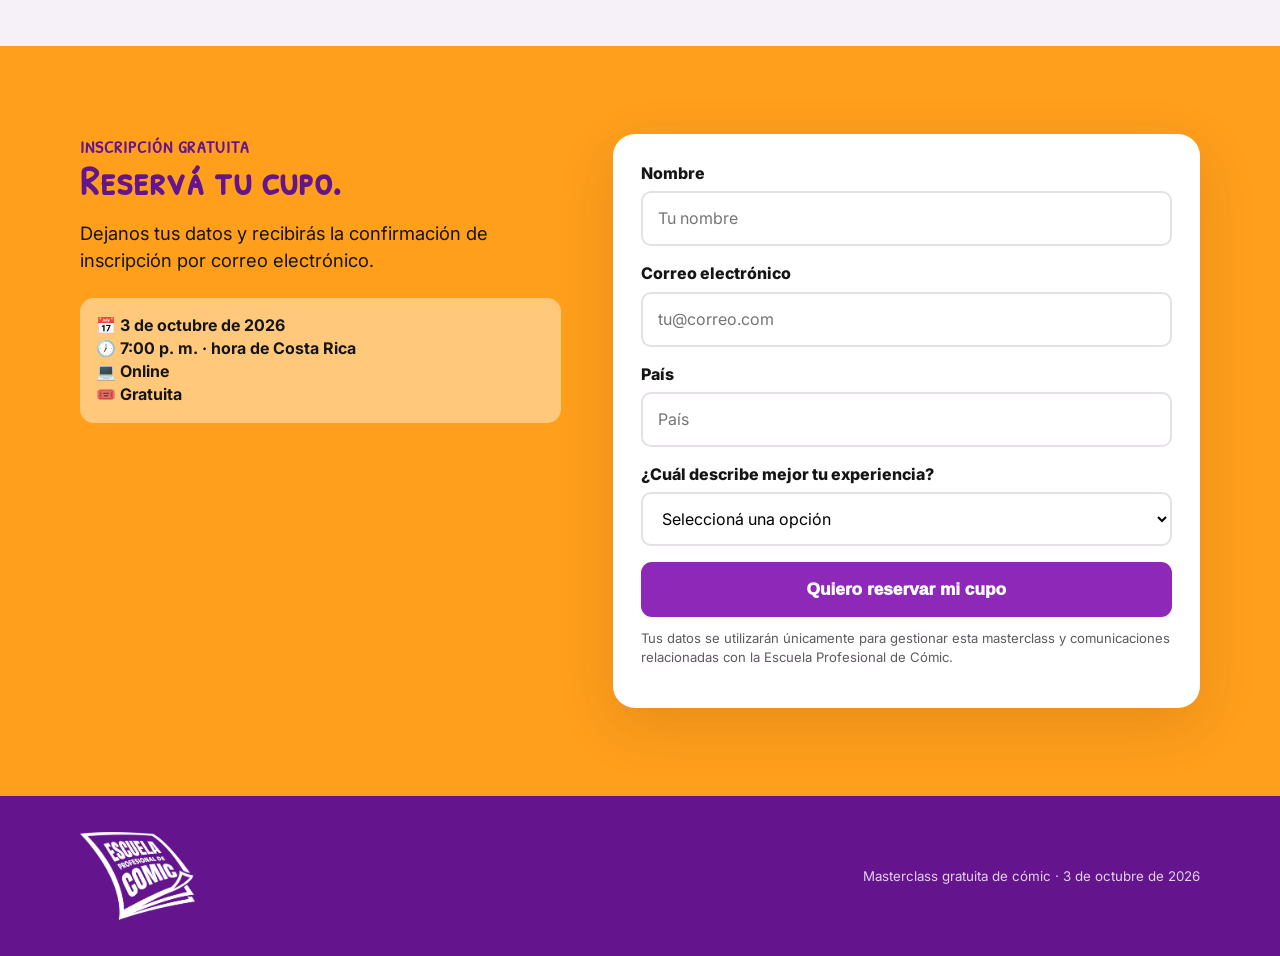
==== commit 708b78f9: "Replace Comic Sans with modern comic lettering font" ====
--- a/masterclass-comic/index.html
+++ b/masterclass-comic/index.html
@@ -19,12 +19,15 @@
   <meta name="twitter:image" content="https://www.francocespedes.com/masterclass-comic/assets/anuncio-masterclass.png" />
   <meta name="theme-color" content="#8d28b8" />
   <title>Masterclass gratuita de cómic | Escuela Profesional de Cómic</title>
+  <link rel="preconnect" href="https://fonts.googleapis.com">
+  <link rel="preconnect" href="https://fonts.gstatic.com" crossorigin>
+  <link href="https://fonts.googleapis.com/css2?family=Inter:wght@400;600;700;800;900&family=Patrick+Hand+SC&display=swap" rel="stylesheet">
   <style>
-    :root{--purple:#8d28b8;--purple-dark:#64158d;--orange:#ff9f1c;--yellow:#fff45a;--ink:#151515;--paper:#fff;--soft:#f6f1f8}
-    *{box-sizing:border-box}html{scroll-behavior:smooth}body{margin:0;font-family:'Comic Sans MS','Trebuchet MS',Arial,sans-serif;color:var(--ink);background:var(--paper);line-height:1.45}img{max-width:100%;display:block}.wrap{width:min(1120px,calc(100% - 40px));margin:auto}
+    :root{--purple:#8d28b8;--purple-dark:#64158d;--orange:#ff9f1c;--yellow:#fff45a;--ink:#151515;--paper:#fff;--soft:#f6f1f8;--font-body:'Inter',Arial,sans-serif;--font-comic:'Patrick Hand SC','Arial Narrow',sans-serif}
+    *{box-sizing:border-box}html{scroll-behavior:smooth}body{margin:0;font-family:var(--font-body);color:var(--ink);background:var(--paper);line-height:1.45}img{max-width:100%;display:block}.wrap{width:min(1120px,calc(100% - 40px));margin:auto}
     header{position:sticky;top:0;z-index:20;background:rgba(141,40,184,.96);backdrop-filter:blur(10px);border-bottom:1px solid rgba(255,255,255,.15)}.nav{min-height:82px;display:flex;align-items:center;justify-content:center;gap:24px}.brand img{width:130px;max-height:62px;object-fit:contain}.nav a.cta{background:var(--orange);color:var(--purple-dark);font-weight:900;text-decoration:none;padding:13px 18px;border-radius:999px}
-    .hero{background:var(--purple);color:#fff;overflow:hidden}.hero-grid{display:grid;grid-template-columns:1.08fr .92fr;min-height:670px;align-items:center;gap:54px;padding:64px 0}.eyebrow{display:inline-flex;background:var(--yellow);color:var(--purple-dark);font-weight:900;padding:7px 12px;border-radius:999px;text-transform:uppercase;font-size:.82rem;letter-spacing:.04em}.hero h1{font-family:'Comic Sans MS','Trebuchet MS',sans-serif;font-size:clamp(2.5rem,5vw,4.8rem);line-height:1.08;margin:22px 0 20px;letter-spacing:.015em;text-transform:uppercase}.hero h1 span{color:var(--yellow)}.lead{font-size:clamp(1.15rem,2vw,1.45rem);max-width:650px}.meta{display:flex;flex-wrap:wrap;gap:10px;margin:26px 0}.pill{border:2px solid rgba(255,255,255,.65);border-radius:999px;padding:9px 13px;font-weight:800}.hero-actions{display:flex;gap:12px;align-items:center;flex-wrap:wrap;margin-top:28px}.button{display:inline-block;background:var(--orange);color:var(--purple-dark);font-weight:950;text-decoration:none;padding:17px 24px;border-radius:12px;font-size:1.05rem;box-shadow:0 8px 0 rgba(69,14,94,.35)}.micro{font-size:.92rem;opacity:.85}.hero-art{position:relative}.hero-art img{border-radius:22px;box-shadow:0 24px 70px rgba(34,4,47,.35);transform:rotate(1.3deg)}
-    section{padding:88px 0}.section-title{font-family:'Comic Sans MS','Trebuchet MS',sans-serif;font-size:clamp(1.8rem,3.2vw,3rem);line-height:1;margin:0 0 18px;letter-spacing:-.04em}.section-kicker{font-family:'Comic Sans MS','Trebuchet MS',sans-serif;color:var(--purple);font-weight:900;text-transform:uppercase;letter-spacing:.05em}.intro{font-size:1.15rem;max-width:760px}.cards{display:grid;grid-template-columns:repeat(4,1fr);gap:18px;margin-top:38px}.card{background:var(--soft);padding:26px;border-radius:18px;border-top:7px solid var(--purple)}.card b{display:block;font-size:1.15rem;margin-bottom:8px}.num{font-size:2rem;font-weight:950;color:var(--purple);margin-bottom:8px}
+    .hero{background:var(--purple);color:#fff;overflow:hidden}.hero-grid{display:grid;grid-template-columns:1.08fr .92fr;min-height:670px;align-items:center;gap:54px;padding:64px 0}.eyebrow{display:inline-flex;background:var(--yellow);color:var(--purple-dark);font-weight:900;padding:7px 12px;border-radius:999px;text-transform:uppercase;font-size:.82rem;letter-spacing:.04em}.hero h1{font-family:var(--font-comic);font-size:clamp(2.5rem,5vw,4.8rem);line-height:1.08;margin:22px 0 20px;letter-spacing:.035em;text-transform:uppercase}.hero h1 span{color:var(--yellow)}.lead{font-size:clamp(1.15rem,2vw,1.45rem);max-width:650px}.meta{display:flex;flex-wrap:wrap;gap:10px;margin:26px 0}.pill{border:2px solid rgba(255,255,255,.65);border-radius:999px;padding:9px 13px;font-weight:800}.hero-actions{display:flex;gap:12px;align-items:center;flex-wrap:wrap;margin-top:28px}.button{display:inline-block;background:var(--orange);color:var(--purple-dark);font-weight:950;text-decoration:none;padding:17px 24px;border-radius:12px;font-size:1.05rem;box-shadow:0 8px 0 rgba(69,14,94,.35)}.micro{font-size:.92rem;opacity:.85}.hero-art{position:relative}.hero-art img{border-radius:22px;box-shadow:0 24px 70px rgba(34,4,47,.35);transform:rotate(1.3deg)}
+    section{padding:88px 0}.section-title{font-family:var(--font-comic);font-size:clamp(1.8rem,3.2vw,3rem);line-height:1.05;margin:0 0 18px;letter-spacing:.015em}.section-kicker{font-family:var(--font-comic);color:var(--purple);font-weight:900;text-transform:uppercase;letter-spacing:.06em;font-size:1.08rem}.intro{font-size:1.15rem;max-width:760px}.cards{display:grid;grid-template-columns:repeat(4,1fr);gap:18px;margin-top:38px}.card{background:var(--soft);padding:26px;border-radius:18px;border-top:7px solid var(--purple)}.card b{display:block;font-size:1.15rem;margin-bottom:8px}.num{font-size:2rem;font-weight:950;color:var(--purple);margin-bottom:8px}
     .process{background:#151515;color:white}.process .section-kicker{color:var(--yellow)}.process-grid{display:grid;grid-template-columns:1fr 1fr;gap:54px;align-items:center}.process img{border-radius:20px}.process-grid>div:first-child{display:flex;justify-content:center;align-items:center}.process-grid>div:first-child img{width:min(100%,480px);max-height:640px;object-fit:contain;margin-inline:auto}.gallery{padding:0;background:#fff}.gallery-grid{display:grid;grid-template-columns:repeat(3,1fr);gap:10px}.gallery-item{position:relative;overflow:hidden;background:#eee;aspect-ratio:3/4}.gallery-item img{width:100%;height:100%;object-fit:cover;object-position:top;transition:transform .35s ease}.gallery-item:hover img{transform:scale(1.025)}.gallery-tag{position:absolute;left:12px;bottom:12px;background:var(--yellow);color:var(--purple-dark);font-weight:950;padding:7px 10px;border-radius:999px;font-size:.78rem;text-transform:uppercase}.triptych{grid-column:1/-1;display:grid;grid-template-columns:repeat(3,minmax(0,1fr));gap:18px;margin:42px auto 0;width:100%;max-width:1080px}.triptych figure{margin:0;background:#fff;border-radius:14px;overflow:hidden}.triptych img{width:100%;aspect-ratio:3/4;object-fit:cover;object-position:top}.triptych figcaption{color:#222;padding:10px 12px;font-weight:850;font-size:.9rem}.steps{display:grid;gap:14px;margin-top:28px}.step{display:flex;gap:14px;align-items:flex-start}.dot{flex:0 0 34px;height:34px;border-radius:50%;display:grid;place-items:center;background:var(--yellow);color:var(--purple-dark);font-weight:950}
     .about-grid{display:grid;grid-template-columns:1.15fr .85fr;gap:46px;align-items:center;width:min(1240px,calc(100% - 40px));max-width:none}.video-frame{display:block;aspect-ratio:16/9;width:100%;height:auto;border:0;border-radius:22px;box-shadow:0 18px 55px rgba(0,0,0,.15);background:#111;object-fit:contain}
     .signup{background:var(--orange)}.signup-grid{display:grid;grid-template-columns:.9fr 1.1fr;gap:52px;align-items:start}.signup .section-kicker{color:var(--purple-dark)}.signup h2{color:var(--purple-dark)}form{background:#fff;padding:28px;border-radius:22px;box-shadow:0 18px 55px rgba(91,42,0,.15)}label{display:block;font-weight:800;margin:0 0 6px}input,select,textarea{width:100%;padding:14px 15px;border:2px solid #e4e0e5;border-radius:10px;font:inherit;margin-bottom:16px;background:#fff}input:focus,select:focus,textarea:focus{outline:3px solid rgba(141,40,184,.18);border-color:var(--purple)}button{width:100%;border:0;background:var(--purple);color:#fff;padding:17px;border-radius:11px;font-size:1.08rem;font-weight:950;cursor:pointer}.fine{font-size:.82rem;color:#5f5961;margin-top:12px}.form-success{display:none;margin-top:18px;padding:18px;border-radius:12px;background:#f4e8f8;color:var(--purple-dark);font-weight:900;text-align:center}.form-success.show{display:block}.note{background:rgba(255,255,255,.42);padding:16px;border-radius:14px;font-weight:700;margin-top:24px}
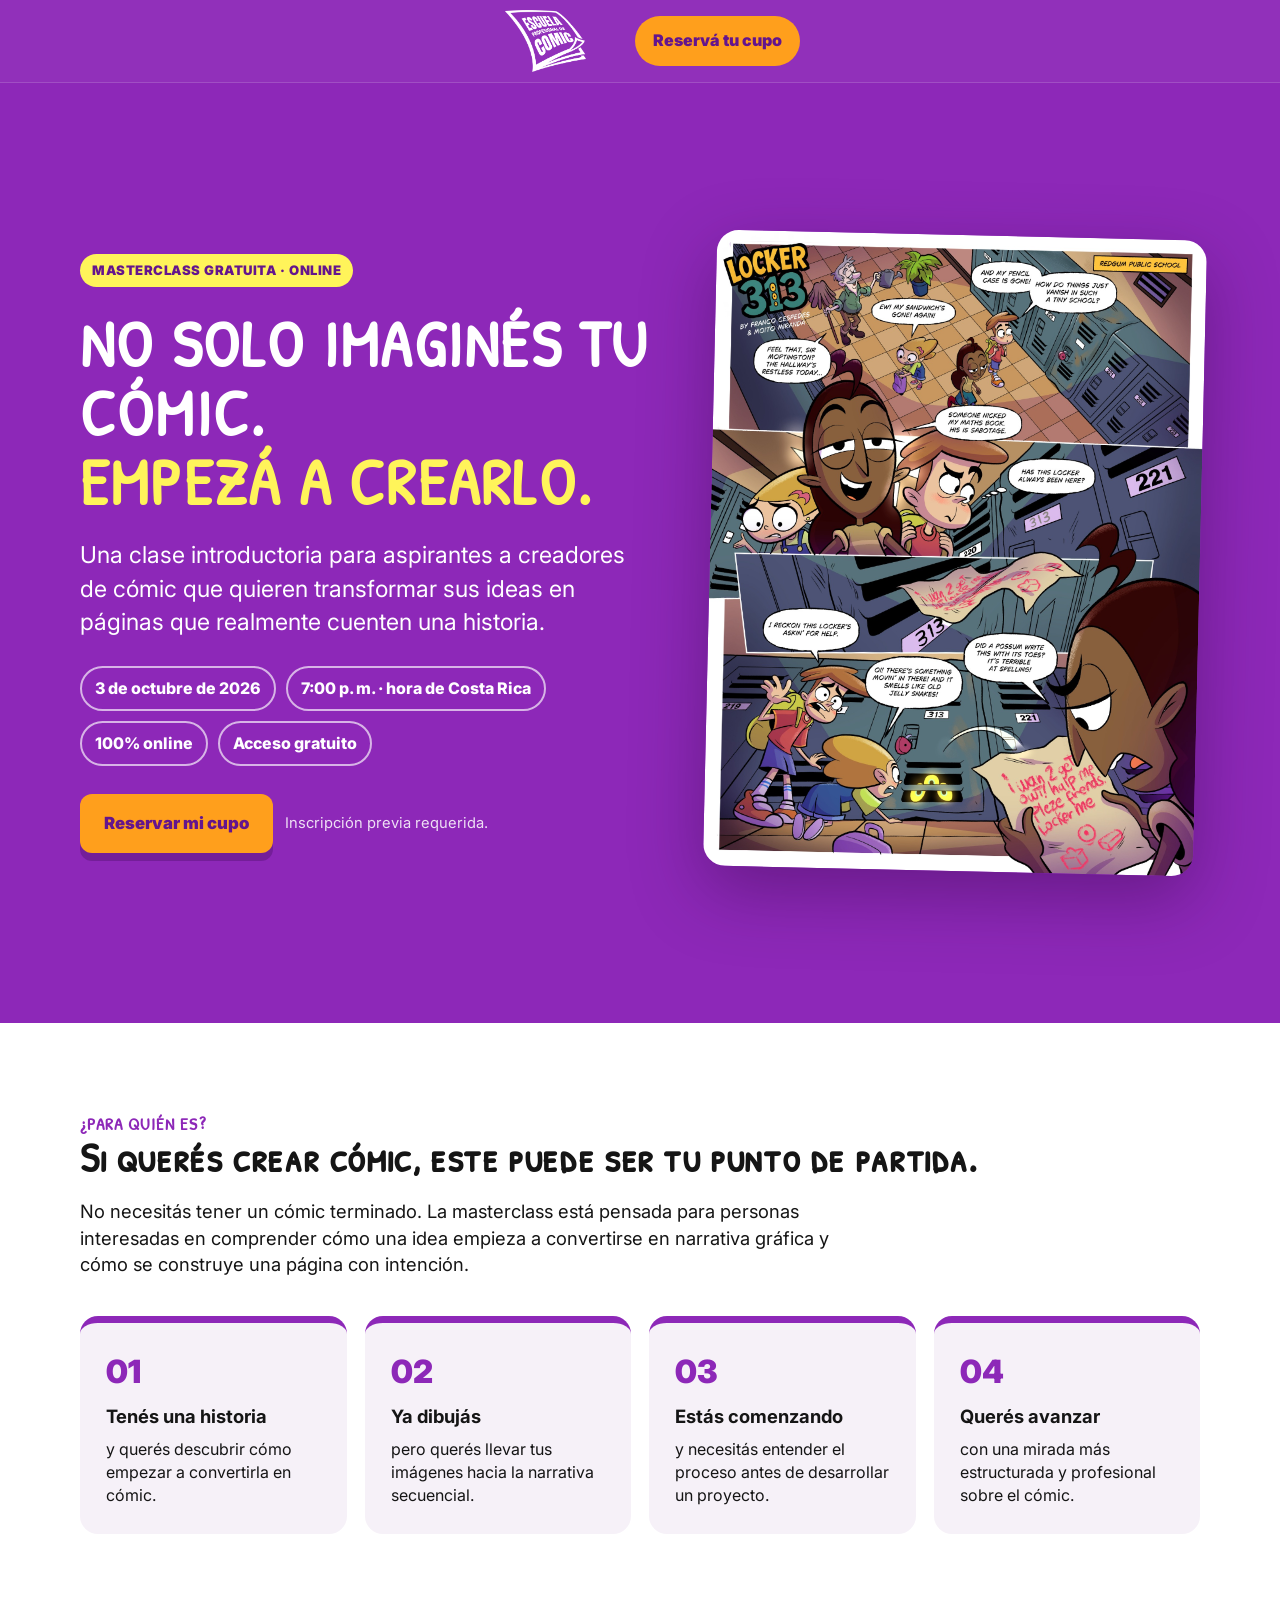
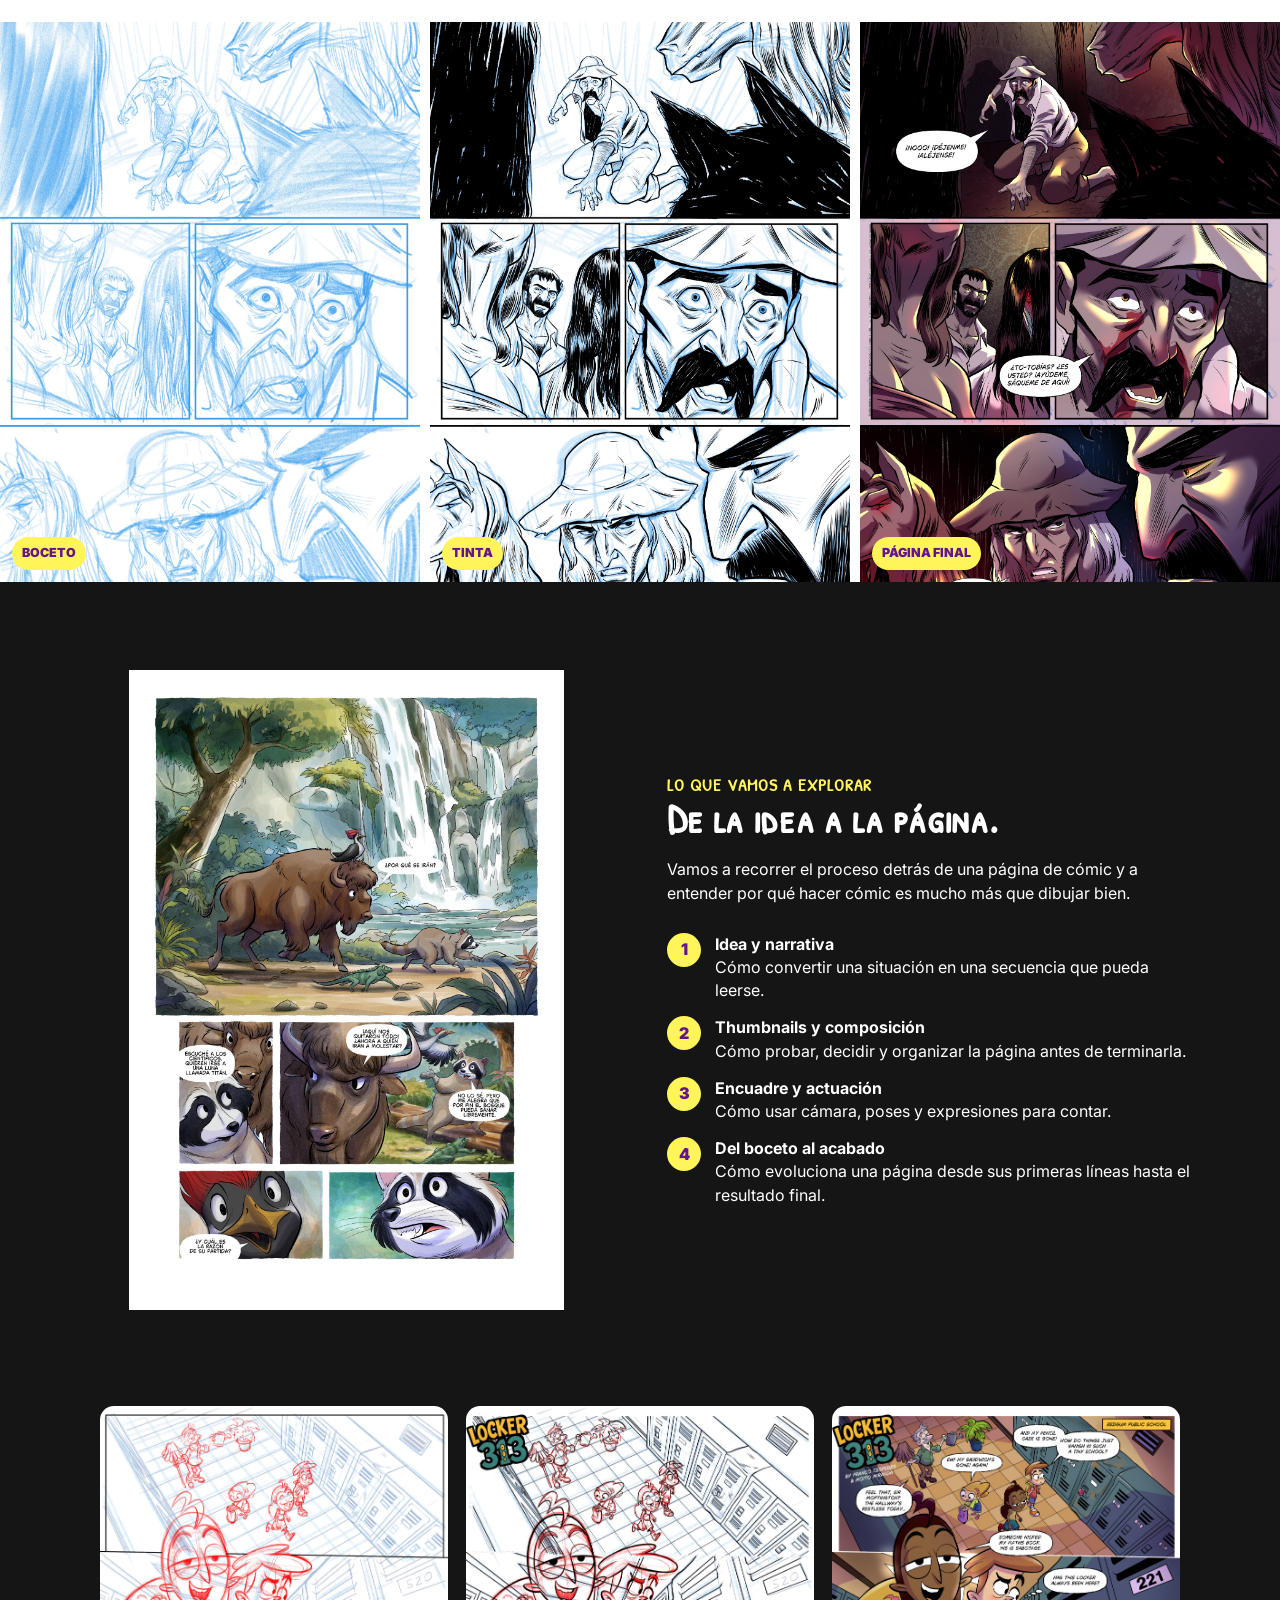
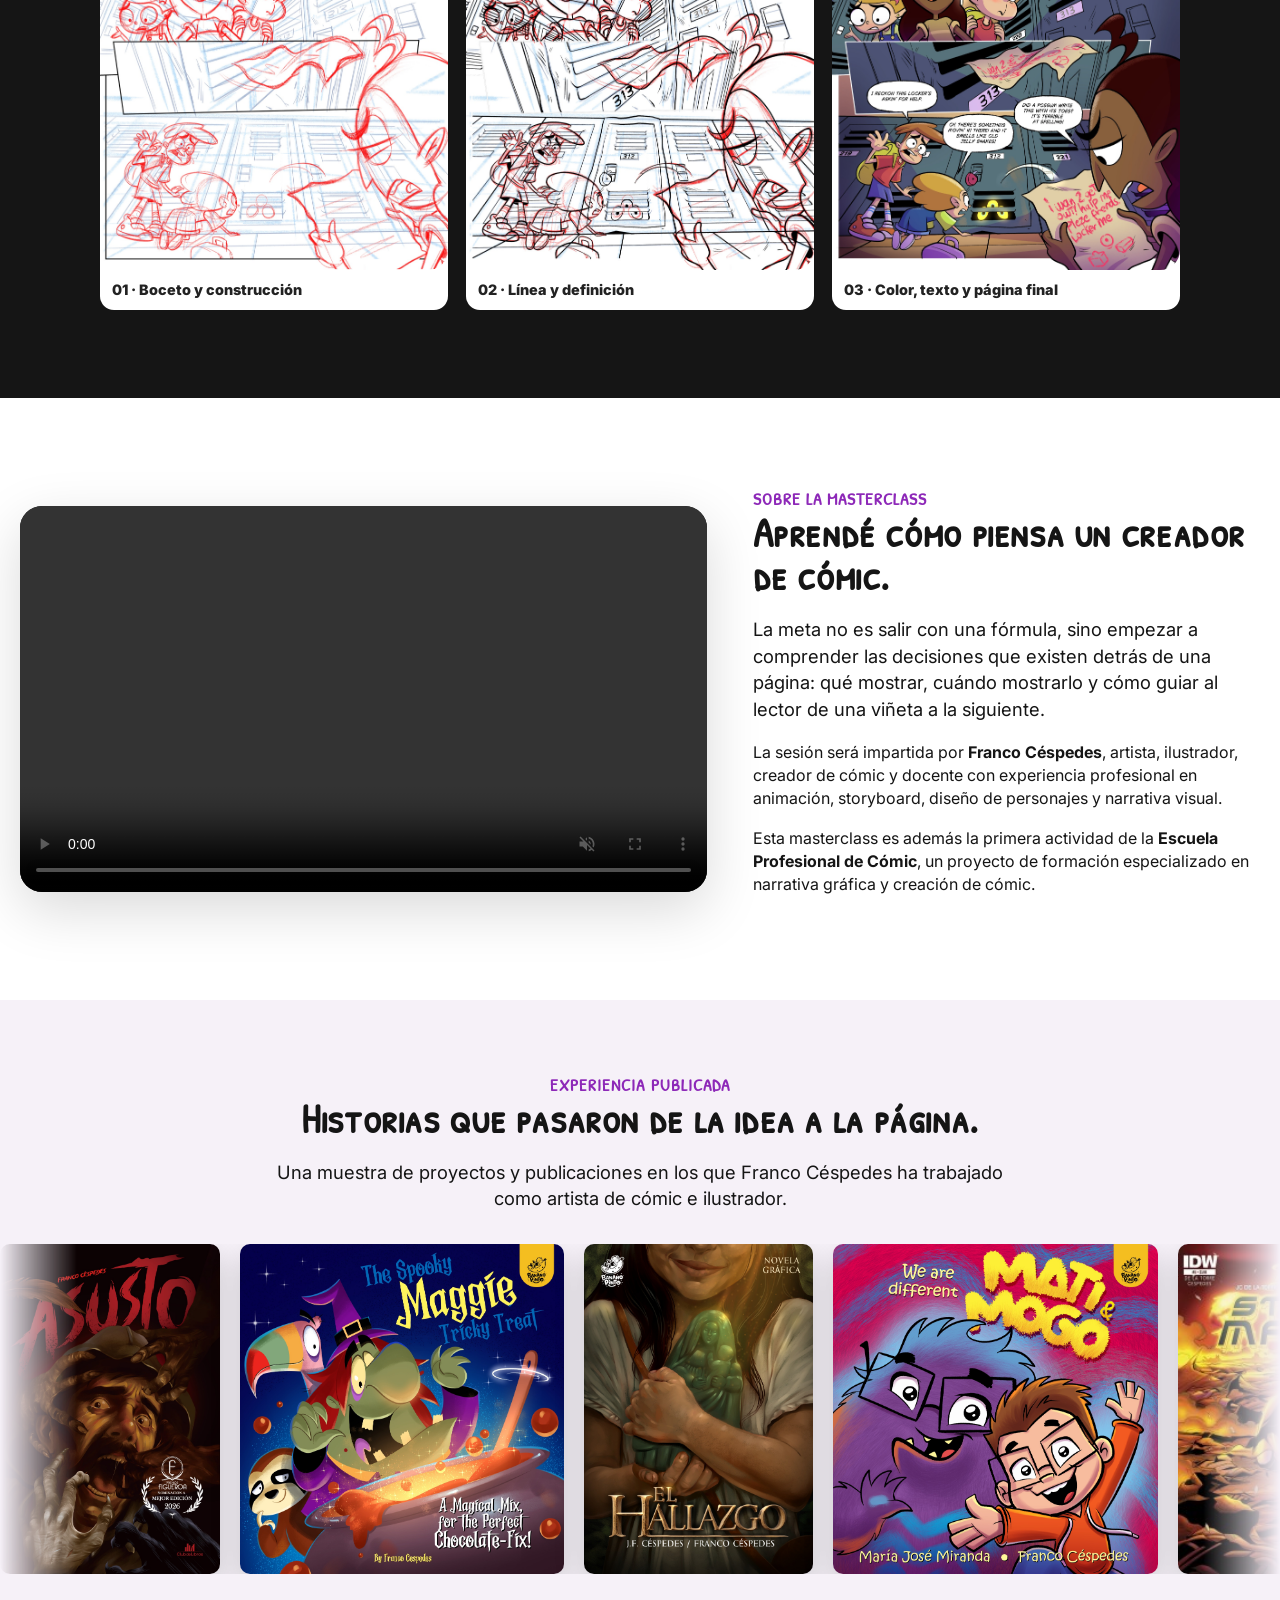
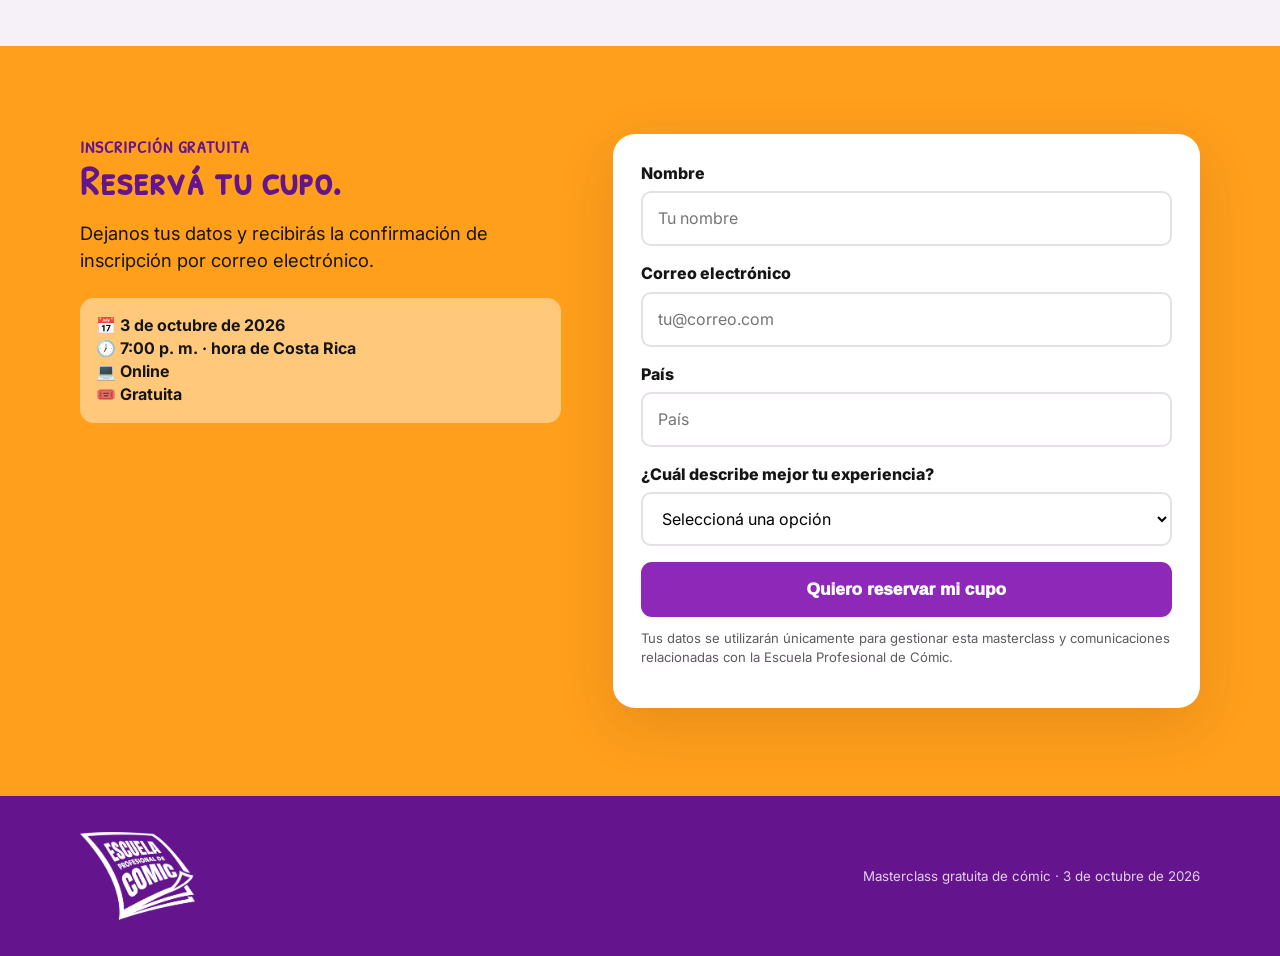
==== commit 734f7cd6: "Ocultar correo del formulario con token de FormSubmit" ====
--- a/masterclass-comic/index.html
+++ b/masterclass-comic/index.html
@@ -1,70 +1,21 @@
 <!doctype html>
 <html lang="es">
 <head>
-  <meta charset="utf-8" />
-  <meta name="viewport" content="width=device-width, initial-scale=1" />
-  <meta name="description" content="Masterclass gratuita online de cómic para aspirantes a creadores de cómic. 3 de octubre de 2026." />
-  <link rel="canonical" href="https://www.francocespedes.com/masterclass-comic/" />
-  <meta property="og:type" content="website" />
-  <meta property="og:locale" content="es_CR" />
-  <meta property="og:site_name" content="Escuela Profesional de Cómic" />
-  <meta property="og:title" content="Masterclass gratuita de cómic | Escuela Profesional de Cómic" />
-  <meta property="og:description" content="No solo imaginés tu cómic. Empezá a crearlo. Masterclass gratuita online · 3 de octubre de 2026 · 7:00 p. m. hora de Costa Rica." />
-  <meta property="og:url" content="https://www.francocespedes.com/masterclass-comic/" />
-  <meta property="og:image" content="https://www.francocespedes.com/masterclass-comic/assets/anuncio-masterclass.png" />
-  <meta property="og:image:alt" content="Masterclass gratuita de cómic — Escuela Profesional de Cómic" />
-  <meta name="twitter:card" content="summary_large_image" />
-  <meta name="twitter:title" content="Masterclass gratuita de cómic | Escuela Profesional de Cómic" />
-  <meta name="twitter:description" content="No solo imaginés tu cómic. Empezá a crearlo. 3 de octubre de 2026 · Online · Gratuita." />
-  <meta name="twitter:image" content="https://www.francocespedes.com/masterclass-comic/assets/anuncio-masterclass.png" />
-  <meta name="theme-color" content="#8d28b8" />
-  <title>Masterclass gratuita de cómic | Escuela Profesional de Cómic</title>
-  <link rel="preconnect" href="https://fonts.googleapis.com">
-  <link rel="preconnect" href="https://fonts.gstatic.com" crossorigin>
-  <link href="https://fonts.googleapis.com/css2?family=Inter:wght@400;600;700;800;900&family=Patrick+Hand+SC&display=swap" rel="stylesheet">
-  <style>
-    :root{--purple:#8d28b8;--purple-dark:#64158d;--orange:#ff9f1c;--yellow:#fff45a;--ink:#151515;--paper:#fff;--soft:#f6f1f8;--font-body:'Inter',Arial,sans-serif;--font-comic:'Patrick Hand SC','Arial Narrow',sans-serif}
-    *{box-sizing:border-box}html{scroll-behavior:smooth}body{margin:0;font-family:var(--font-body);color:var(--ink);background:var(--paper);line-height:1.45}img{max-width:100%;display:block}.wrap{width:min(1120px,calc(100% - 40px));margin:auto}
-    header{position:sticky;top:0;z-index:20;background:rgba(141,40,184,.96);backdrop-filter:blur(10px);border-bottom:1px solid rgba(255,255,255,.15)}.nav{min-height:82px;display:flex;align-items:center;justify-content:center;gap:24px}.brand img{width:130px;max-height:62px;object-fit:contain}.nav a.cta{background:var(--orange);color:var(--purple-dark);font-weight:900;text-decoration:none;padding:13px 18px;border-radius:999px}
-    .hero{background:var(--purple);color:#fff;overflow:hidden}.hero-grid{display:grid;grid-template-columns:1.08fr .92fr;min-height:670px;align-items:center;gap:54px;padding:64px 0}.eyebrow{display:inline-flex;background:var(--yellow);color:var(--purple-dark);font-weight:900;padding:7px 12px;border-radius:999px;text-transform:uppercase;font-size:.82rem;letter-spacing:.04em}.hero h1{font-family:var(--font-comic);font-size:clamp(2.5rem,5vw,4.8rem);line-height:1.08;margin:22px 0 20px;letter-spacing:.035em;text-transform:uppercase}.hero h1 span{color:var(--yellow)}.lead{font-size:clamp(1.15rem,2vw,1.45rem);max-width:650px}.meta{display:flex;flex-wrap:wrap;gap:10px;margin:26px 0}.pill{border:2px solid rgba(255,255,255,.65);border-radius:999px;padding:9px 13px;font-weight:800}.hero-actions{display:flex;gap:12px;align-items:center;flex-wrap:wrap;margin-top:28px}.button{display:inline-block;background:var(--orange);color:var(--purple-dark);font-weight:950;text-decoration:none;padding:17px 24px;border-radius:12px;font-size:1.05rem;box-shadow:0 8px 0 rgba(69,14,94,.35)}.micro{font-size:.92rem;opacity:.85}.hero-art{position:relative}.hero-art img{border-radius:22px;box-shadow:0 24px 70px rgba(34,4,47,.35);transform:rotate(1.3deg)}
-    section{padding:88px 0}.section-title{font-family:var(--font-comic);font-size:clamp(1.8rem,3.2vw,3rem);line-height:1.05;margin:0 0 18px;letter-spacing:.015em}.section-kicker{font-family:var(--font-comic);color:var(--purple);font-weight:900;text-transform:uppercase;letter-spacing:.06em;font-size:1.08rem}.intro{font-size:1.15rem;max-width:760px}.cards{display:grid;grid-template-columns:repeat(4,1fr);gap:18px;margin-top:38px}.card{background:var(--soft);padding:26px;border-radius:18px;border-top:7px solid var(--purple)}.card b{display:block;font-size:1.15rem;margin-bottom:8px}.num{font-size:2rem;font-weight:950;color:var(--purple);margin-bottom:8px}
-    .process{background:#151515;color:white}.process .section-kicker{color:var(--yellow)}.process-grid{display:grid;grid-template-columns:1fr 1fr;gap:54px;align-items:center}.process img{border-radius:20px}.process-grid>div:first-child{display:flex;justify-content:center;align-items:center}.process-grid>div:first-child img{width:min(100%,480px);max-height:640px;object-fit:contain;margin-inline:auto}.gallery{padding:0;background:#fff}.gallery-grid{display:grid;grid-template-columns:repeat(3,1fr);gap:10px}.gallery-item{position:relative;overflow:hidden;background:#eee;aspect-ratio:3/4}.gallery-item img{width:100%;height:100%;object-fit:cover;object-position:top;transition:transform .35s ease}.gallery-item:hover img{transform:scale(1.025)}.gallery-tag{position:absolute;left:12px;bottom:12px;background:var(--yellow);color:var(--purple-dark);font-weight:950;padding:7px 10px;border-radius:999px;font-size:.78rem;text-transform:uppercase}.triptych{grid-column:1/-1;display:grid;grid-template-columns:repeat(3,minmax(0,1fr));gap:18px;margin:42px auto 0;width:100%;max-width:1080px}.triptych figure{margin:0;background:#fff;border-radius:14px;overflow:hidden}.triptych img{width:100%;aspect-ratio:3/4;object-fit:cover;object-position:top}.triptych figcaption{color:#222;padding:10px 12px;font-weight:850;font-size:.9rem}.steps{display:grid;gap:14px;margin-top:28px}.step{display:flex;gap:14px;align-items:flex-start}.dot{flex:0 0 34px;height:34px;border-radius:50%;display:grid;place-items:center;background:var(--yellow);color:var(--purple-dark);font-weight:950}
-    .about-grid{display:grid;grid-template-columns:1.15fr .85fr;gap:46px;align-items:center;width:min(1240px,calc(100% - 40px));max-width:none}.video-frame{display:block;aspect-ratio:16/9;width:100%;height:auto;border:0;border-radius:22px;box-shadow:0 18px 55px rgba(0,0,0,.15);background:#111;object-fit:contain}
-    .signup{background:var(--orange)}.signup-grid{display:grid;grid-template-columns:.9fr 1.1fr;gap:52px;align-items:start}.signup .section-kicker{color:var(--purple-dark)}.signup h2{color:var(--purple-dark)}form{background:#fff;padding:28px;border-radius:22px;box-shadow:0 18px 55px rgba(91,42,0,.15)}label{display:block;font-weight:800;margin:0 0 6px}input,select,textarea{width:100%;padding:14px 15px;border:2px solid #e4e0e5;border-radius:10px;font:inherit;margin-bottom:16px;background:#fff}input:focus,select:focus,textarea:focus{outline:3px solid rgba(141,40,184,.18);border-color:var(--purple)}button{width:100%;border:0;background:var(--purple);color:#fff;padding:17px;border-radius:11px;font-size:1.08rem;font-weight:950;cursor:pointer}.fine{font-size:.82rem;color:#5f5961;margin-top:12px}.form-success{display:none;margin-top:18px;padding:18px;border-radius:12px;background:#f4e8f8;color:var(--purple-dark);font-weight:900;text-align:center}.form-success.show{display:block}.note{background:rgba(255,255,255,.42);padding:16px;border-radius:14px;font-weight:700;margin-top:24px}
-    .work-band{background:var(--soft);overflow:hidden;padding:72px 0}.work-band .band-head{text-align:center;margin-bottom:32px}.cover-track-wrap{overflow:hidden;width:100%;mask-image:linear-gradient(to right,transparent,#000 6%,#000 94%,transparent);-webkit-mask-image:linear-gradient(to right,transparent,#000 6%,#000 94%,transparent)}.cover-track{display:flex;gap:20px;width:max-content;animation:coverScroll 48s linear infinite}.cover-track:hover{animation-play-state:paused}.cover{height:330px;width:auto;max-width:none;border-radius:10px;box-shadow:0 12px 30px rgba(0,0,0,.18)}@keyframes coverScroll{from{transform:translateX(0)}to{transform:translateX(calc(-50% - 10px))}}footer{background:var(--purple-dark);color:#fff;padding:36px 0}.foot{display:flex;justify-content:space-between;align-items:center;gap:20px}.foot img{width:115px}.foot small{opacity:.8}
-    @media(max-width:860px){.about-grid{width:min(100% - 40px,1120px)}.gallery-grid,.triptych{grid-template-columns:1fr 1fr}.gallery-item:last-child,.triptych figure:last-child{grid-column:1/-1}.gallery-item:last-child{aspect-ratio:16/9}.hero-grid,.process-grid,.about-grid,.signup-grid{grid-template-columns:1fr}.hero-grid{padding:45px 0 60px;gap:36px}.hero-art{order:-1}.hero-art img{max-height:420px;width:100%;object-fit:cover;object-position:top}.cards{grid-template-columns:1fr 1fr}.nav{min-height:66px}.brand img{width:100px}.nav a.cta{padding:10px 13px}.foot{align-items:flex-start;flex-direction:column}}
-    @media(max-width:540px){.nav{justify-content:space-between;gap:10px}.brand img{width:88px}.nav a.cta{font-size:.8rem;padding:9px 11px}.hero-grid{min-height:auto}.hero h1{font-size:2.75rem}.meta{gap:8px}.pill{font-size:.88rem;padding:8px 10px}.button{width:100%;text-align:center}.hero-actions .micro{width:100%;text-align:center}.cover{height:250px}.gallery-grid,.triptych{grid-template-columns:1fr}.gallery-item:last-child,.triptych figure:last-child{grid-column:auto}.gallery-item,.gallery-item:last-child{aspect-ratio:4/5}.wrap{width:min(100% - 26px,1120px)}section{padding:62px 0}.hero-art img{max-height:330px}.signup form{padding:20px}.video-frame{border-radius:14px}}
-  </style>
-</head>
-<body>
-<header><div class="wrap nav"><a class="brand" href="#inicio" aria-label="Inicio"><img src="assets/logo-blanco.png" alt="Escuela Profesional de Cómic"></a><a class="cta" href="#reserva">Reservá tu cupo</a></div></header>
-<main>
+<meta charset="utf-8"><meta name="viewport" content="width=device-width,initial-scale=1">
+<meta name="description" content="Masterclass gratuita online de cómic para aspirantes a creadores de cómic. 3 de octubre de 2026.">
+<link rel="canonical" href="https://www.francocespedes.com/masterclass-comic/">
+<meta property="og:type" content="website"><meta property="og:locale" content="es_CR"><meta property="og:site_name" content="Escuela Profesional de Cómic"><meta property="og:title" content="Masterclass gratuita de cómic | Escuela Profesional de Cómic"><meta property="og:description" content="No solo imaginés tu cómic. Empezá a crearlo. Masterclass gratuita online · 3 de octubre de 2026 · 7:00 p. m. hora de Costa Rica."><meta property="og:url" content="https://www.francocespedes.com/masterclass-comic/"><meta property="og:image" content="https://www.francocespedes.com/masterclass-comic/assets/anuncio-masterclass.png"><meta property="og:image:alt" content="Masterclass gratuita de cómic — Escuela Profesional de Cómic"><meta name="twitter:card" content="summary_large_image"><meta name="twitter:title" content="Masterclass gratuita de cómic | Escuela Profesional de Cómic"><meta name="twitter:description" content="No solo imaginés tu cómic. Empezá a crearlo. 3 de octubre de 2026 · Online · Gratuita."><meta name="twitter:image" content="https://www.francocespedes.com/masterclass-comic/assets/anuncio-masterclass.png"><meta name="theme-color" content="#8d28b8"><title>Masterclass gratuita de cómic | Escuela Profesional de Cómic</title>
+<link rel="preconnect" href="https://fonts.googleapis.com"><link rel="preconnect" href="https://fonts.gstatic.com" crossorigin><link href="https://fonts.googleapis.com/css2?family=Inter:wght@400;600;700;800;900&family=Patrick+Hand+SC&display=swap" rel="stylesheet">
+<style>
+:root{--purple:#8d28b8;--purple-dark:#64158d;--orange:#ff9f1c;--yellow:#fff45a;--ink:#151515;--paper:#fff;--soft:#f6f1f8;--font-body:'Inter',Arial,sans-serif;--font-comic:'Patrick Hand SC','Arial Narrow',sans-serif}*{box-sizing:border-box}html{scroll-behavior:smooth}body{margin:0;font-family:var(--font-body);color:var(--ink);background:var(--paper);line-height:1.45}img{max-width:100%;display:block}.wrap{width:min(1120px,calc(100% - 40px));margin:auto}header{position:sticky;top:0;z-index:20;background:rgba(141,40,184,.96);backdrop-filter:blur(10px);border-bottom:1px solid rgba(255,255,255,.15)}.nav{min-height:82px;display:flex;align-items:center;justify-content:center;gap:24px}.brand img{width:130px;max-height:62px;object-fit:contain}.nav a.cta{background:var(--orange);color:var(--purple-dark);font-weight:900;text-decoration:none;padding:13px 18px;border-radius:999px}.hero{background:var(--purple);color:#fff;overflow:hidden}.hero-grid{display:grid;grid-template-columns:1.08fr .92fr;min-height:670px;align-items:center;gap:54px;padding:64px 0}.eyebrow{display:inline-flex;background:var(--yellow);color:var(--purple-dark);font-weight:900;padding:7px 12px;border-radius:999px;text-transform:uppercase;font-size:.82rem;letter-spacing:.04em}.hero h1{font-family:var(--font-comic);font-size:clamp(2.5rem,5vw,4.8rem);line-height:1.08;margin:22px 0 20px;letter-spacing:.035em;text-transform:uppercase}.hero h1 span{color:var(--yellow)}.lead{font-size:clamp(1.15rem,2vw,1.45rem);max-width:650px}.meta{display:flex;flex-wrap:wrap;gap:10px;margin:26px 0}.pill{border:2px solid rgba(255,255,255,.65);border-radius:999px;padding:9px 13px;font-weight:800}.hero-actions{display:flex;gap:12px;align-items:center;flex-wrap:wrap;margin-top:28px}.button{display:inline-block;background:var(--orange);color:var(--purple-dark);font-weight:950;text-decoration:none;padding:17px 24px;border-radius:12px;font-size:1.05rem;box-shadow:0 8px 0 rgba(69,14,94,.35)}.micro{font-size:.92rem;opacity:.85}.hero-art img{border-radius:22px;box-shadow:0 24px 70px rgba(34,4,47,.35);transform:rotate(1.3deg)}section{padding:88px 0}.section-title{font-family:var(--font-comic);font-size:clamp(1.8rem,3.2vw,3rem);line-height:1.05;margin:0 0 18px;letter-spacing:.015em}.section-kicker{font-family:var(--font-comic);color:var(--purple);font-weight:900;text-transform:uppercase;letter-spacing:.06em;font-size:1.08rem}.intro{font-size:1.15rem;max-width:760px}.cards{display:grid;grid-template-columns:repeat(4,1fr);gap:18px;margin-top:38px}.card{background:var(--soft);padding:26px;border-radius:18px;border-top:7px solid var(--purple)}.card b{display:block;font-size:1.15rem;margin-bottom:8px}.num{font-size:2rem;font-weight:950;color:var(--purple);margin-bottom:8px}.process{background:#151515;color:white}.process .section-kicker{color:var(--yellow)}.process-grid{display:grid;grid-template-columns:1fr 1fr;gap:54px;align-items:center}.process img{border-radius:20px}.process-grid>div:first-child{display:flex;justify-content:center;align-items:center}.process-grid>div:first-child img{width:min(100%,480px);max-height:640px;object-fit:contain;margin-inline:auto}.gallery{padding:0;background:#fff}.gallery-grid{display:grid;grid-template-columns:repeat(3,1fr);gap:10px}.gallery-item{position:relative;overflow:hidden;background:#eee;aspect-ratio:3/4}.gallery-item img{width:100%;height:100%;object-fit:cover;object-position:top;transition:transform .35s ease}.gallery-item:hover img{transform:scale(1.025)}.gallery-tag{position:absolute;left:12px;bottom:12px;background:var(--yellow);color:var(--purple-dark);font-weight:950;padding:7px 10px;border-radius:999px;font-size:.78rem;text-transform:uppercase}.triptych{grid-column:1/-1;display:grid;grid-template-columns:repeat(3,minmax(0,1fr));gap:18px;margin:42px auto 0;width:100%;max-width:1080px}.triptych figure{margin:0;background:#fff;border-radius:14px;overflow:hidden}.triptych img{width:100%;aspect-ratio:3/4;object-fit:cover;object-position:top}.triptych figcaption{color:#222;padding:10px 12px;font-weight:850;font-size:.9rem}.steps{display:grid;gap:14px;margin-top:28px}.step{display:flex;gap:14px;align-items:flex-start}.dot{flex:0 0 34px;height:34px;border-radius:50%;display:grid;place-items:center;background:var(--yellow);color:var(--purple-dark);font-weight:950}.about-grid{display:grid;grid-template-columns:1.15fr .85fr;gap:46px;align-items:center;width:min(1240px,calc(100% - 40px));max-width:none}.video-frame{display:block;aspect-ratio:16/9;width:100%;height:auto;border:0;border-radius:22px;box-shadow:0 18px 55px rgba(0,0,0,.15);background:#111;object-fit:contain}.signup{background:var(--orange)}.signup-grid{display:grid;grid-template-columns:.9fr 1.1fr;gap:52px;align-items:start}.signup .section-kicker,.signup h2{color:var(--purple-dark)}form{background:#fff;padding:28px;border-radius:22px;box-shadow:0 18px 55px rgba(91,42,0,.15)}label{display:block;font-weight:800;margin:0 0 6px}input,select,textarea{width:100%;padding:14px 15px;border:2px solid #e4e0e5;border-radius:10px;font:inherit;margin-bottom:16px;background:#fff}input:focus,select:focus,textarea:focus{outline:3px solid rgba(141,40,184,.18);border-color:var(--purple)}button{width:100%;border:0;background:var(--purple);color:#fff;padding:17px;border-radius:11px;font-size:1.08rem;font-weight:950;cursor:pointer}.fine{font-size:.82rem;color:#5f5961;margin-top:12px}.form-success{display:none;margin-top:18px;padding:18px;border-radius:12px;background:#f4e8f8;color:var(--purple-dark);font-weight:900;text-align:center}.form-success.show{display:block}.note{background:rgba(255,255,255,.42);padding:16px;border-radius:14px;font-weight:700;margin-top:24px}.work-band{background:var(--soft);overflow:hidden;padding:72px 0}.work-band .band-head{text-align:center;margin-bottom:32px}.cover-track-wrap{overflow:hidden;width:100%;mask-image:linear-gradient(to right,transparent,#000 6%,#000 94%,transparent);-webkit-mask-image:linear-gradient(to right,transparent,#000 6%,#000 94%,transparent)}.cover-track{display:flex;gap:20px;width:max-content;animation:coverScroll 48s linear infinite}.cover-track:hover{animation-play-state:paused}.cover{height:330px;width:auto;max-width:none;border-radius:10px;box-shadow:0 12px 30px rgba(0,0,0,.18)}@keyframes coverScroll{from{transform:translateX(0)}to{transform:translateX(calc(-50% - 10px))}}footer{background:var(--purple-dark);color:#fff;padding:36px 0}.foot{display:flex;justify-content:space-between;align-items:center;gap:20px}.foot img{width:115px}.foot small{opacity:.8}@media(max-width:860px){.about-grid{width:min(100% - 40px,1120px)}.gallery-grid,.triptych{grid-template-columns:1fr 1fr}.gallery-item:last-child,.triptych figure:last-child{grid-column:1/-1}.gallery-item:last-child{aspect-ratio:16/9}.hero-grid,.process-grid,.about-grid,.signup-grid{grid-template-columns:1fr}.hero-grid{padding:45px 0 60px;gap:36px}.hero-art{order:-1}.hero-art img{max-height:420px;width:100%;object-fit:cover;object-position:top}.cards{grid-template-columns:1fr 1fr}.nav{min-height:66px}.brand img{width:100px}.nav a.cta{padding:10px 13px}.foot{align-items:flex-start;flex-direction:column}}@media(max-width:540px){.nav{justify-content:space-between;gap:10px}.brand img{width:88px}.nav a.cta{font-size:.8rem;padding:9px 11px}.hero-grid{min-height:auto}.hero h1{font-size:2.75rem}.meta{gap:8px}.pill{font-size:.88rem;padding:8px 10px}.button{width:100%;text-align:center}.hero-actions .micro{width:100%;text-align:center}.cover{height:250px}.gallery-grid,.triptych{grid-template-columns:1fr}.gallery-item:last-child,.triptych figure:last-child{grid-column:auto}.gallery-item,.gallery-item:last-child{aspect-ratio:4/5}.wrap{width:min(100% - 26px,1120px)}section{padding:62px 0}.hero-art img{max-height:330px}.signup form{padding:20px}.video-frame{border-radius:14px}}
+</style></head><body>
+<header><div class="wrap nav"><a class="brand" href="#inicio" aria-label="Inicio"><img src="assets/logo-blanco.png" alt="Escuela Profesional de Cómic"></a><a class="cta" href="#reserva">Reservá tu cupo</a></div></header><main>
 <section class="hero" id="inicio"><div class="wrap hero-grid"><div><span class="eyebrow">Masterclass gratuita · Online</span><h1>No solo imaginés tu cómic.<br><span>Empezá a crearlo.</span></h1><p class="lead">Una clase introductoria para aspirantes a creadores de cómic que quieren transformar sus ideas en páginas que realmente cuenten una historia.</p><div class="meta"><span class="pill">3 de octubre de 2026</span><span class="pill">7:00 p. m. · hora de Costa Rica</span><span class="pill">100% online</span><span class="pill">Acceso gratuito</span></div><div class="hero-actions"><a class="button" href="#reserva">Reservar mi cupo</a><span class="micro">Inscripción previa requerida.</span></div></div><div class="hero-art"><img src="assets/locker-final.jpg" alt="Página terminada de Locker 313, obra de Franco Céspedes"></div></div></section>
 <section><div class="wrap"><div class="section-kicker">¿Para quién es?</div><h2 class="section-title">Si querés crear cómic, este puede ser tu punto de partida.</h2><p class="intro">No necesitás tener un cómic terminado. La masterclass está pensada para personas interesadas en comprender cómo una idea empieza a convertirse en narrativa gráfica y cómo se construye una página con intención.</p><div class="cards"><div class="card"><div class="num">01</div><b>Tenés una historia</b><span>y querés descubrir cómo empezar a convertirla en cómic.</span></div><div class="card"><div class="num">02</div><b>Ya dibujás</b><span>pero querés llevar tus imágenes hacia la narrativa secuencial.</span></div><div class="card"><div class="num">03</div><b>Estás comenzando</b><span>y necesitás entender el proceso antes de desarrollar un proyecto.</span></div><div class="card"><div class="num">04</div><b>Querés avanzar</b><span>con una mirada más estructurada y profesional sobre el cómic.</span></div></div></div></section>
 <section class="gallery" aria-label="Proceso de creación de cómic"><div class="gallery-grid"><div class="gallery-item"><img src="assets/asusto-boceto.jpg" alt="Boceto de una página de Asusto"><span class="gallery-tag">Boceto</span></div><div class="gallery-item"><img src="assets/asusto-tinta.jpg" alt="Proceso de entintado de una página de Asusto"><span class="gallery-tag">Tinta</span></div><div class="gallery-item"><img src="assets/asusto-final.jpg" alt="Página terminada a color de Asusto"><span class="gallery-tag">Página final</span></div></div></section>
 <section class="process"><div class="wrap process-grid"><div><img src="assets/hdal-final.jpg" alt="Página terminada de cómic con animales en un paisaje natural"></div><div><div class="section-kicker">Lo que vamos a explorar</div><h2 class="section-title">De la idea a la página.</h2><p>Vamos a recorrer el proceso detrás de una página de cómic y a entender por qué hacer cómic es mucho más que dibujar bien.</p><div class="steps"><div class="step"><span class="dot">1</span><div><b>Idea y narrativa</b><br>Cómo convertir una situación en una secuencia que pueda leerse.</div></div><div class="step"><span class="dot">2</span><div><b>Thumbnails y composición</b><br>Cómo probar, decidir y organizar la página antes de terminarla.</div></div><div class="step"><span class="dot">3</span><div><b>Encuadre y actuación</b><br>Cómo usar cámara, poses y expresiones para contar.</div></div><div class="step"><span class="dot">4</span><div><b>Del boceto al acabado</b><br>Cómo evoluciona una página desde sus primeras líneas hasta el resultado final.</div></div></div></div><div class="triptych"><figure><img src="assets/locker-boceto.jpg" alt="Boceto de Locker 313"><figcaption>01 · Boceto y construcción</figcaption></figure><figure><img src="assets/locker-tinta.jpg" alt="Entintado de Locker 313"><figcaption>02 · Línea y definición</figcaption></figure><figure><img src="assets/locker-final.jpg" alt="Página final de Locker 313"><figcaption>03 · Color, texto y página final</figcaption></figure></div></div></section>
 <section><div class="wrap about-grid"><div><video id="masterclass-video" class="video-frame" controls muted playsinline preload="metadata" aria-label="Presentación de la masterclass"><source src="../assets/masterclass-anuncio-web.mp4" type="video/mp4">Tu navegador no puede reproducir este video.</video></div><div><div class="section-kicker">Sobre la masterclass</div><h2 class="section-title">Aprendé cómo piensa un creador de cómic.</h2><p class="intro">La meta no es salir con una fórmula, sino empezar a comprender las decisiones que existen detrás de una página: qué mostrar, cuándo mostrarlo y cómo guiar al lector de una viñeta a la siguiente.</p><p>La sesión será impartida por <strong>Franco Céspedes</strong>, artista, ilustrador, creador de cómic y docente con experiencia profesional en animación, storyboard, diseño de personajes y narrativa visual.</p><p>Esta masterclass es además la primera actividad de la <strong>Escuela Profesional de Cómic</strong>, un proyecto de formación especializado en narrativa gráfica y creación de cómic.</p></div></div></section>
-<section class="work-band"><div class="band-head wrap"><div class="section-kicker">Experiencia publicada</div><h2 class="section-title">Historias que pasaron de la idea a la página.</h2><p class="intro" style="margin-left:auto;margin-right:auto">Una muestra de proyectos y publicaciones en los que Franco Céspedes ha trabajado como artista de cómic e ilustrador.</p></div><div class="cover-track-wrap"><div class="cover-track"><img class="cover" src="assets/cover-asusto.jpg" alt="Portada de obra trabajada por Franco Céspedes"><img class="cover" src="assets/cover-maggie.jpg" alt="Portada de obra trabajada por Franco Céspedes"><img class="cover" src="assets/cover-hallazgo.jpg" alt="Portada de obra trabajada por Franco Céspedes"><img class="cover" src="assets/cover-mati-mogo.jpg" alt="Portada de obra trabajada por Franco Céspedes"><img class="cover" src="assets/cover-starmage-1.jpg" alt="Portada de obra trabajada por Franco Céspedes"><img class="cover" src="assets/cover-starmage-series.jpg" alt="Portada de obra trabajada por Franco Céspedes"><img class="cover" src="assets/cover-starmage-6.jpg" alt="Portada de obra trabajada por Franco Céspedes"><img class="cover" src="assets/cover-starmage-2.jpg" alt="Portada de obra trabajada por Franco Céspedes"><img class="cover" src="assets/cover-asusto.jpg" alt="Portada de obra trabajada por Franco Céspedes"><img class="cover" src="assets/cover-maggie.jpg" alt="Portada de obra trabajada por Franco Céspedes"><img class="cover" src="assets/cover-hallazgo.jpg" alt="Portada de obra trabajada por Franco Céspedes"><img class="cover" src="assets/cover-mati-mogo.jpg" alt="Portada de obra trabajada por Franco Céspedes"><img class="cover" src="assets/cover-starmage-1.jpg" alt="Portada de obra trabajada por Franco Céspedes"><img class="cover" src="assets/cover-starmage-series.jpg" alt="Portada de obra trabajada por Franco Céspedes"><img class="cover" src="assets/cover-starmage-6.jpg" alt="Portada de obra trabajada por Franco Céspedes"><img class="cover" src="assets/cover-starmage-2.jpg" alt="Portada de obra trabajada por Franco Céspedes"></div></div></section>
-<section class="signup" id="reserva"><div class="wrap signup-grid"><div><div class="section-kicker">Inscripción gratuita</div><h2 class="section-title">Reservá tu cupo.</h2><p class="intro">Dejanos tus datos y recibirás la confirmación de inscripción por correo electrónico.</p><div class="note">📅 3 de octubre de 2026<br>🕖 7:00 p. m. · hora de Costa Rica<br>💻 Online<br>🎟️ Gratuita</div></div><form id="signup-form" action="https://formsubmit.co/francocespedes2@gmail.com" method="POST"><input type="hidden" name="_subject" value="Nueva inscripción — Masterclass gratuita de cómic"><input type="hidden" name="_captcha" value="false"><input type="text" name="_honey" style="display:none"><label for="nombre">Nombre</label><input id="nombre" name="Nombre" autocomplete="name" required placeholder="Tu nombre"><label for="email">Correo electrónico</label><input id="email" type="email" name="Correo" autocomplete="email" required placeholder="tu@correo.com"><label for="pais">País</label><input id="pais" name="País" autocomplete="country-name" required placeholder="País"><label for="nivel">¿Cuál describe mejor tu experiencia?</label><select id="nivel" name="Experiencia" required><option value="" selected disabled>Seleccioná una opción</option><option>Estoy comenzando</option><option>Ya dibujo, pero no he hecho cómic</option><option>Ya he realizado algunas páginas</option><option>Estoy desarrollando un proyecto de cómic</option></select><button type="submit">Quiero reservar mi cupo</button><p class="fine">Tus datos se utilizarán únicamente para gestionar esta masterclass y comunicaciones relacionadas con la Escuela Profesional de Cómic.</p><div id="form-success" class="form-success" role="status" aria-live="polite">Gracias, tu inscripción fue enviada. Pronto nos contactaremos para confirmar tu cupo y enviarte el link de la masterclass.</div></form></div></section>
-</main>
+<section class="work-band"><div class="band-head wrap"><div class="section-kicker">Experiencia publicada</div><h2 class="section-title">Historias que pasaron de la idea a la página.</h2><p class="intro" style="margin-left:auto;margin-right:auto">Una muestra de proyectos y publicaciones en los que Franco Céspedes ha trabajado como artista de cómic e ilustrador.</p></div><div class="cover-track-wrap"><div class="cover-track"><img class="cover" src="assets/cover-asusto.jpg" alt="Portada"><img class="cover" src="assets/cover-maggie.jpg" alt="Portada"><img class="cover" src="assets/cover-hallazgo.jpg" alt="Portada"><img class="cover" src="assets/cover-mati-mogo.jpg" alt="Portada"><img class="cover" src="assets/cover-starmage-1.jpg" alt="Portada"><img class="cover" src="assets/cover-starmage-series.jpg" alt="Portada"><img class="cover" src="assets/cover-starmage-6.jpg" alt="Portada"><img class="cover" src="assets/cover-starmage-2.jpg" alt="Portada"><img class="cover" src="assets/cover-asusto.jpg" alt="Portada"><img class="cover" src="assets/cover-maggie.jpg" alt="Portada"><img class="cover" src="assets/cover-hallazgo.jpg" alt="Portada"><img class="cover" src="assets/cover-mati-mogo.jpg" alt="Portada"><img class="cover" src="assets/cover-starmage-1.jpg" alt="Portada"><img class="cover" src="assets/cover-starmage-series.jpg" alt="Portada"><img class="cover" src="assets/cover-starmage-6.jpg" alt="Portada"><img class="cover" src="assets/cover-starmage-2.jpg" alt="Portada"></div></div></section>
+<section class="signup" id="reserva"><div class="wrap signup-grid"><div><div class="section-kicker">Inscripción gratuita</div><h2 class="section-title">Reservá tu cupo.</h2><p class="intro">Dejanos tus datos y recibirás la confirmación de inscripción por correo electrónico.</p><div class="note">📅 3 de octubre de 2026<br>🕖 7:00 p. m. · hora de Costa Rica<br>💻 Online<br>🎟️ Gratuita</div></div><form id="signup-form" action="https://formsubmit.co/6209bcc1ad6c11656b1b8d9b76ffd669" method="POST"><input type="hidden" name="_subject" value="Nueva inscripción — Masterclass gratuita de cómic"><input type="hidden" name="_captcha" value="false"><input type="text" name="_honey" style="display:none"><label for="nombre">Nombre</label><input id="nombre" name="Nombre" autocomplete="name" required placeholder="Tu nombre"><label for="email">Correo electrónico</label><input id="email" type="email" name="Correo" autocomplete="email" required placeholder="tu@correo.com"><label for="pais">País</label><input id="pais" name="País" autocomplete="country-name" required placeholder="País"><label for="nivel">¿Cuál describe mejor tu experiencia?</label><select id="nivel" name="Experiencia" required><option value="" selected disabled>Seleccioná una opción</option><option>Estoy comenzando</option><option>Ya dibujo, pero no he hecho cómic</option><option>Ya he realizado algunas páginas</option><option>Estoy desarrollando un proyecto de cómic</option></select><button type="submit">Quiero reservar mi cupo</button><p class="fine">Tus datos se utilizarán únicamente para gestionar esta masterclass y comunicaciones relacionadas con la Escuela Profesional de Cómic.</p><div id="form-success" class="form-success" role="status" aria-live="polite">Gracias, tu inscripción fue enviada. Pronto nos contactaremos para confirmar tu cupo y enviarte el link de la masterclass.</div></form></div></section></main>
 <footer><div class="wrap foot"><img src="assets/logo-blanco.png" alt="Escuela Profesional de Cómic"><small>Masterclass gratuita de cómic · 3 de octubre de 2026</small></div></footer>
-<script>
-  const video=document.getElementById('masterclass-video');
-  if(video){
-    video.muted=true;
-    video.defaultMuted=true;
-    const tryPlay=()=>{const p=video.play();if(p&&typeof p.catch==='function')p.catch(()=>{});};
-    if('IntersectionObserver' in window){
-      const observer=new IntersectionObserver((entries)=>{
-        entries.forEach(entry=>{
-          if(entry.isIntersecting&&entry.intersectionRatio>=0.35){tryPlay();}
-          else if(!video.paused){video.pause();}
-        });
-      },{threshold:[0,0.35,0.75]});
-      observer.observe(video);
-    }
-  }
-  const form=document.getElementById('signup-form');const success=document.getElementById('form-success');
-  if(form){form.addEventListener('submit',async(event)=>{event.preventDefault();const button=form.querySelector('button[type="submit"]');const original=button.textContent;button.disabled=true;button.textContent='Enviando…';try{const response=await fetch(form.action,{method:'POST',body:new FormData(form),headers:{'Accept':'application/json'}});if(!response.ok)throw new Error('No se pudo enviar');form.reset();success.classList.add('show');button.textContent='Inscripción enviada';}catch(error){button.disabled=false;button.textContent=original;alert('No pudimos enviar la inscripción. Por favor intentá de nuevo.');}});}
-</script>
-</body></html>+<script>const video=document.getElementById('masterclass-video');if(video){video.muted=true;video.defaultMuted=true;const tryPlay=()=>{const p=video.play();if(p&&typeof p.catch==='function')p.catch(()=>{});};if('IntersectionObserver'in window){const observer=new IntersectionObserver(entries=>{entries.forEach(entry=>{if(entry.isIntersecting&&entry.intersectionRatio>=.35){tryPlay()}else if(!video.paused){video.pause()}})},{threshold:[0,.35,.75]});observer.observe(video)}}const form=document.getElementById('signup-form'),success=document.getElementById('form-success');if(form){form.addEventListener('submit',async event=>{event.preventDefault();const button=form.querySelector('button[type="submit"]'),original=button.textContent;button.disabled=true;button.textContent='Enviando…';try{const response=await fetch(form.action,{method:'POST',body:new FormData(form),headers:{Accept:'application/json'}});if(!response.ok)throw new Error('No se pudo enviar');form.reset();success.classList.add('show');button.textContent='Inscripción enviada'}catch(error){button.disabled=false;button.textContent=original;alert('No pudimos enviar la inscripción. Por favor intentá de nuevo.')}})}</script></body></html>
